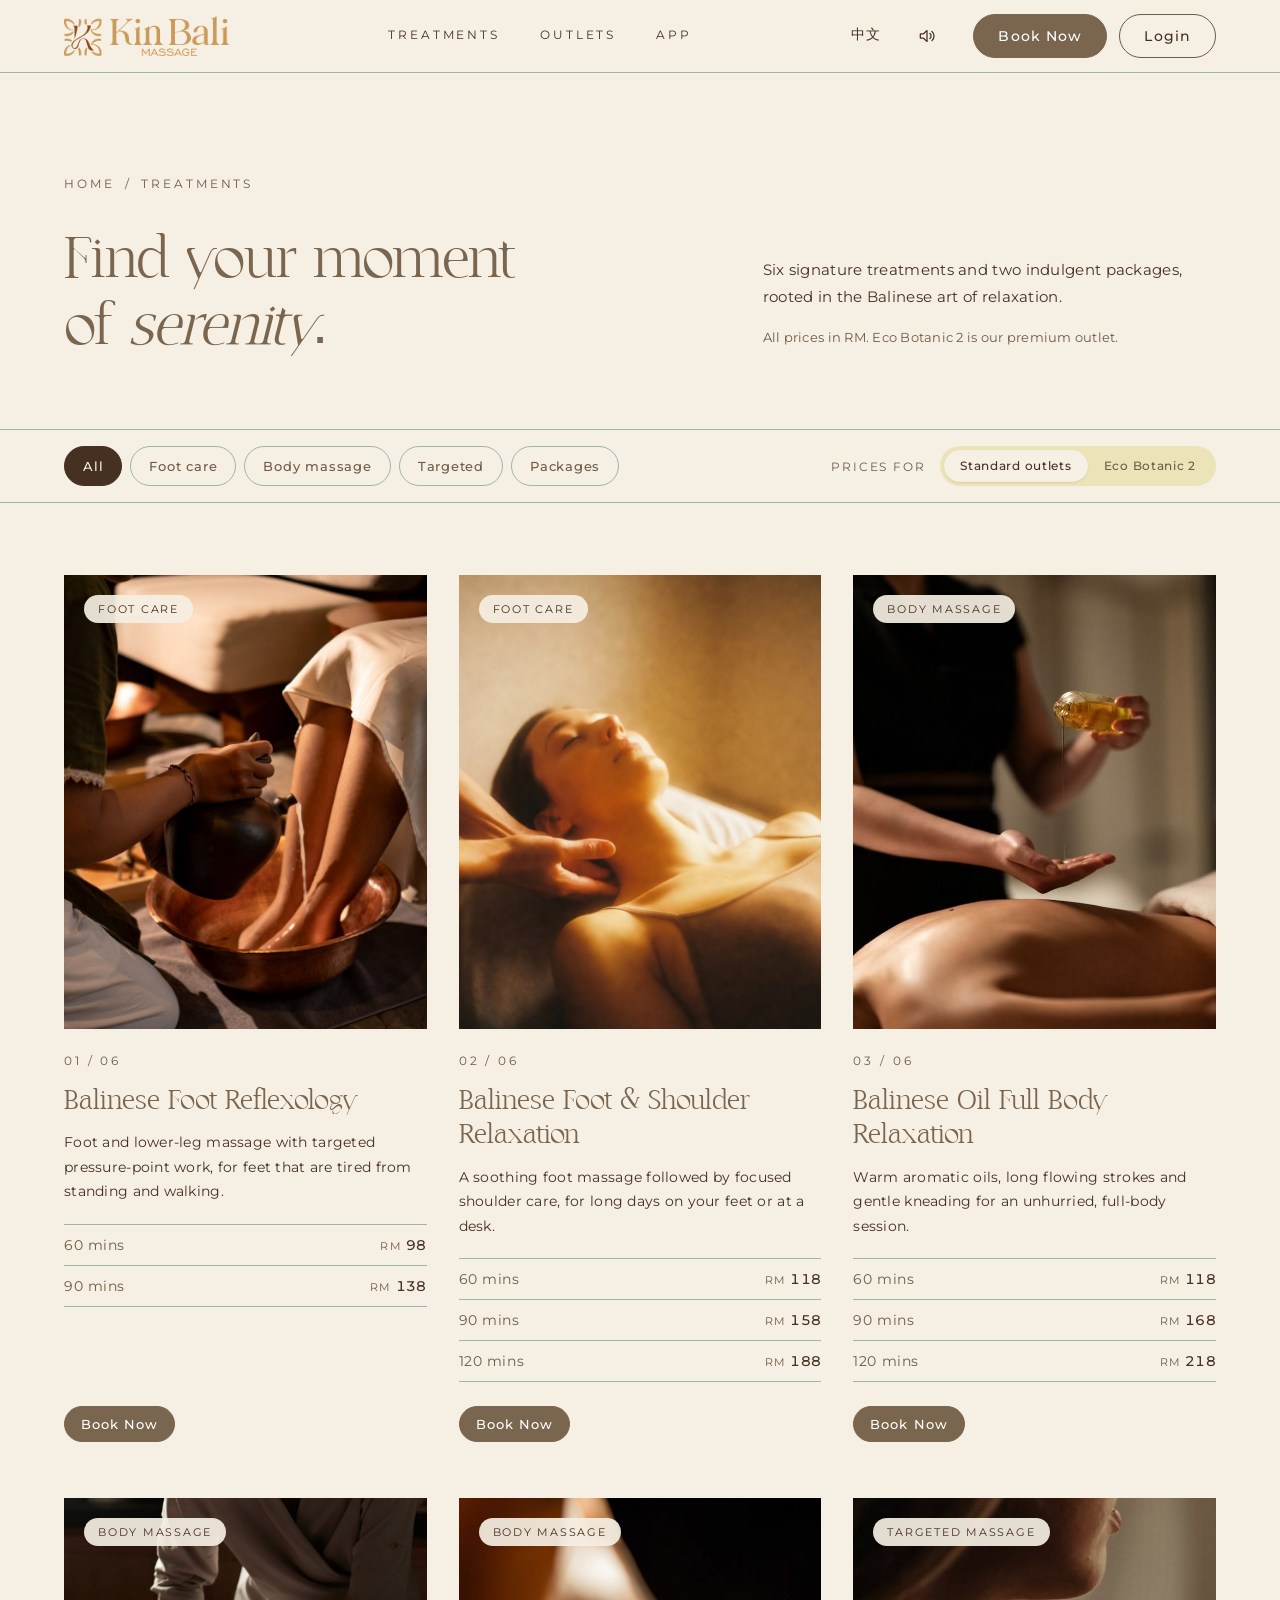
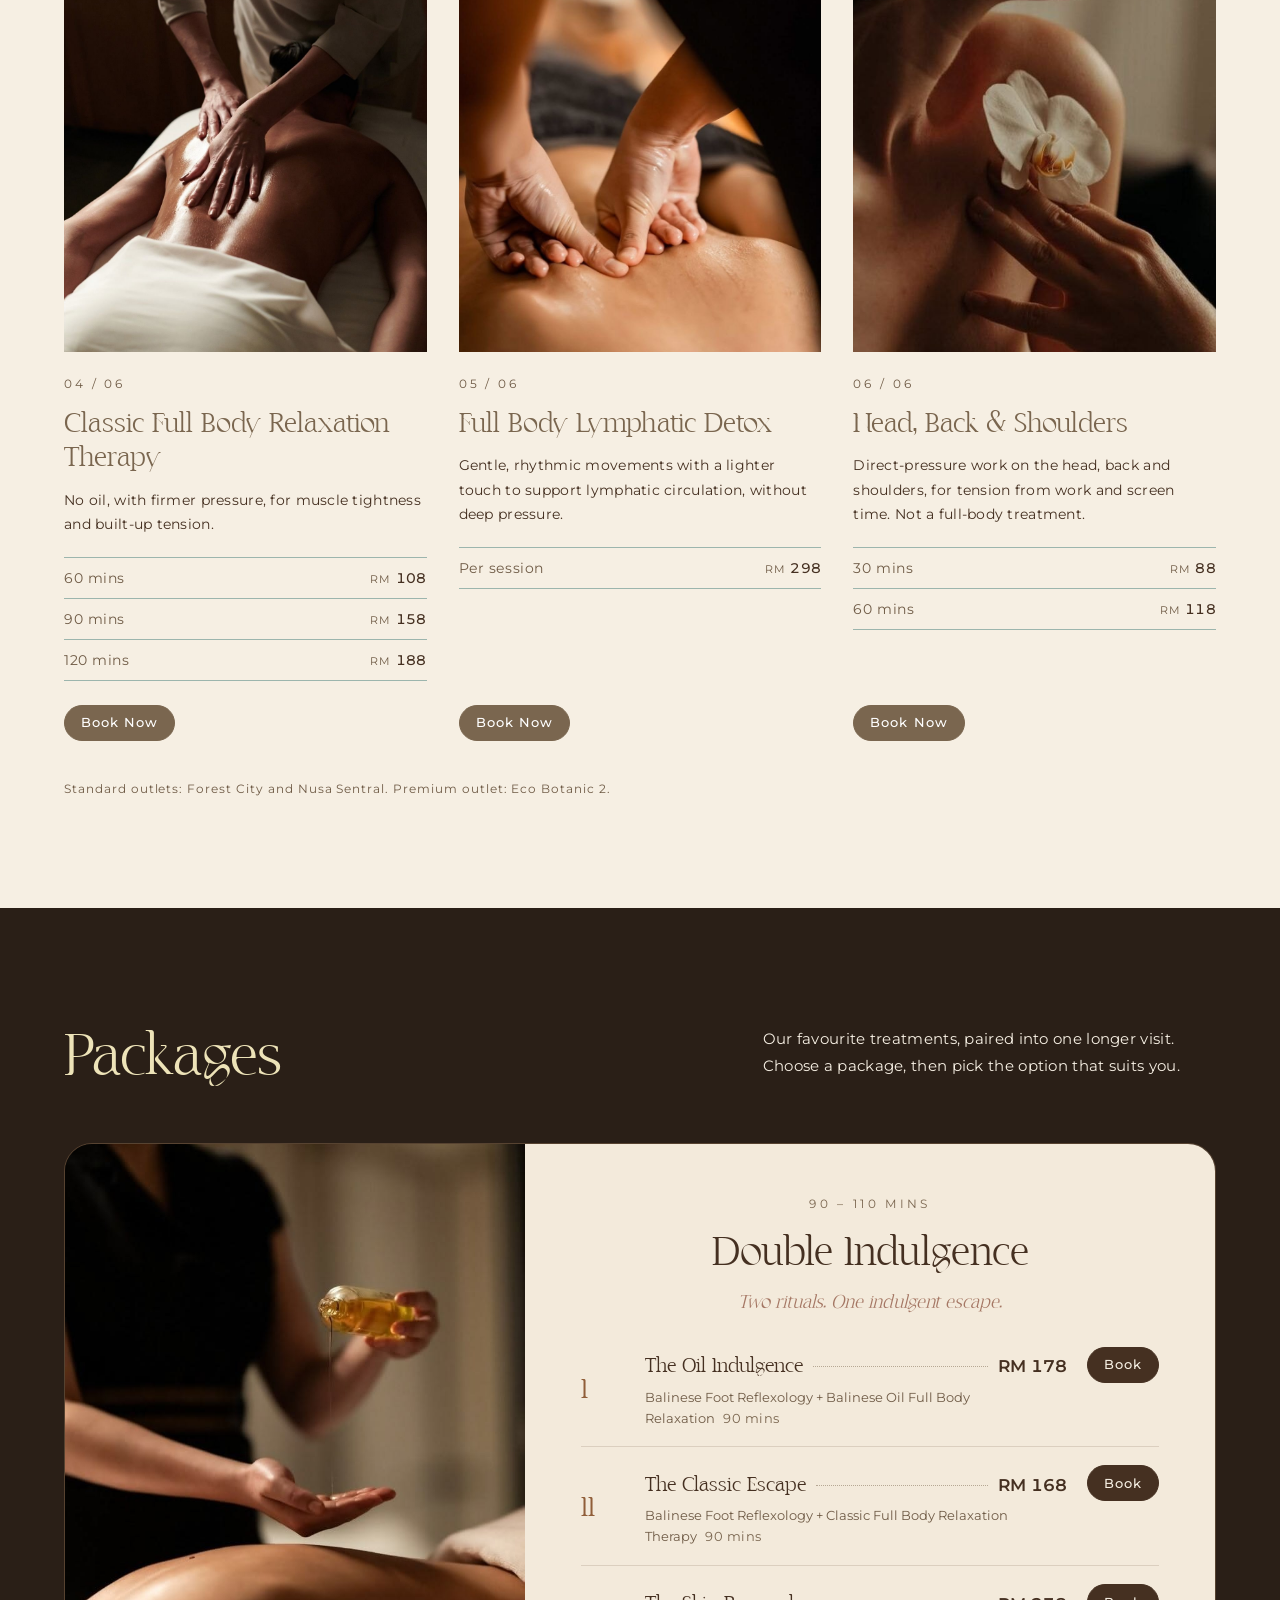
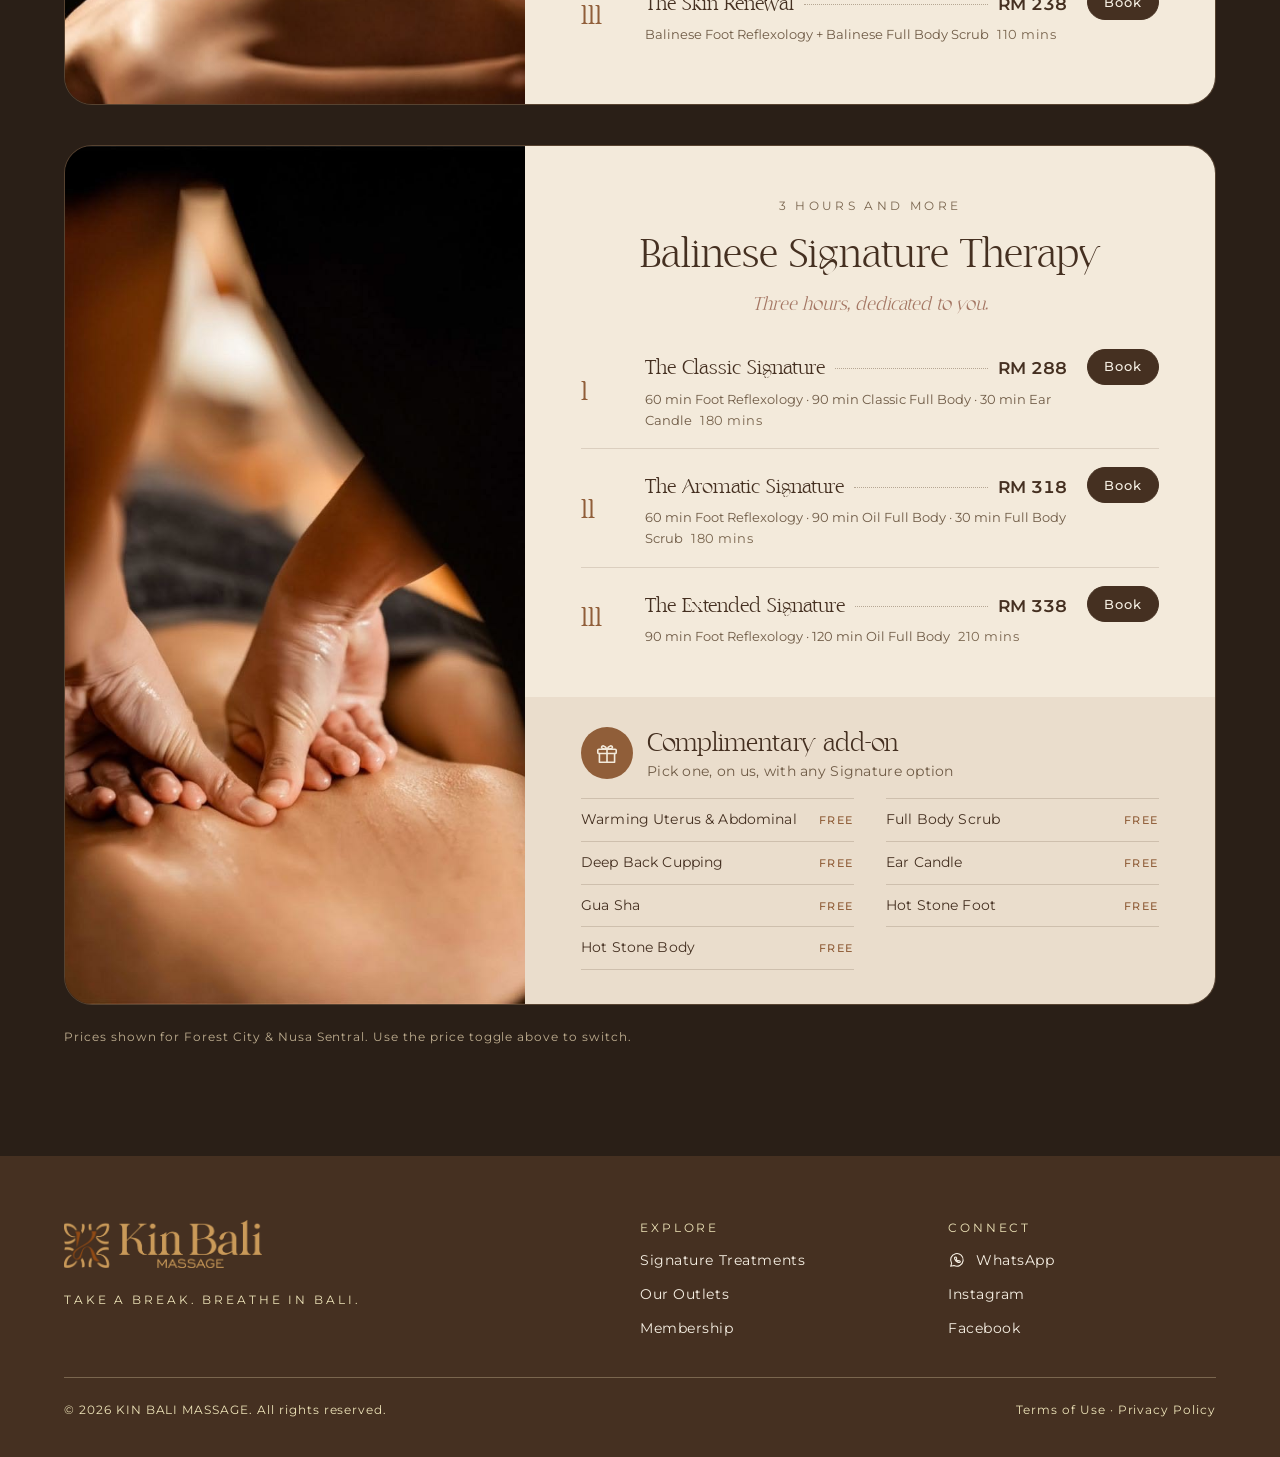
==== treatments.html @ 774e733e "Add files via upload" ====
<!doctype html>
<html lang="en">
<head>
<meta charset="utf-8">
<meta name="viewport" content="width=device-width, initial-scale=1">
<title>Treatments — Kin Bali Massage</title>
<meta name="description" content="Six signature Balinese treatments and two indulgent packages. Prices for Forest City, Nusa Sentral and Eco Botanic 2.">
<meta property="og:title" content="Treatments — Kin Bali Massage">
<meta property="og:description" content="Find your moment of serenity.">
<meta property="og:image" content="assets/img/outlet-interior.jpg">
<meta name="theme-color" content="#453021">
<link rel="icon" href="assets/img/favicon.png">
<link rel="preconnect" href="https://fonts.googleapis.com">
<link rel="preconnect" href="https://fonts.gstatic.com" crossorigin>
<link rel="stylesheet" href="https://fonts.googleapis.com/css2?family=Montserrat:ital,wght@0,400;0,500;0,600;1,400&amp;display=swap">
<link rel="stylesheet" href="assets/css/style.css">
<style>
/* Treatments */

/* Treatments-Mobile */

</style>
</head>
<body>
<div class="pt-veil" aria-hidden="true"><div class="pt-mark"><img src="assets/img/logo.png" alt=""></div></div>
<audio id="bgm" src="assets/media/bgm.mp4" loop preload="auto" aria-hidden="true"></audio>
<div class="v-d">
<div class="tr-root " style="width: 100%; background: var(--surface); color: var(--ink); font-family: var(--font-en-sans), var(--font-cn-sans);">
  <audio class="tr-sfx" data-sfx="01" src="assets/media/sfx-01.mp4" preload="auto" aria-hidden="true"></audio>
  <audio class="tr-sfx" data-sfx="02" src="assets/media/sfx-02.mp4" preload="auto" aria-hidden="true"></audio>
  <audio class="tr-sfx" data-sfx="03" src="assets/media/sfx-03.mp4" preload="auto" aria-hidden="true"></audio>
  <audio class="tr-sfx" data-sfx="04" src="assets/media/sfx-04.mp4" preload="auto" aria-hidden="true"></audio>
  <audio class="tr-sfx" data-sfx="05" src="assets/media/sfx-05.mp4" preload="auto" aria-hidden="true"></audio>
  <audio class="tr-sfx" data-sfx="06" src="assets/media/sfx-06.mp4" preload="auto" aria-hidden="true"></audio>
  <header class="site-header is-solid">
    <div class="site-wrap" style="display: flex; align-items: center; justify-content: space-between; gap: 24px;">
      <a href="index.html" aria-label="Kin Bali Massage home" style="display: flex; align-items: center;"><img class="site-logo" src="assets/img/logo.png" alt="Kin Bali Massage" style="height: 40px; width: auto; display: block;"></a>
      <nav class="site-nav-links" aria-label="Main" style="display: flex; align-items: center; gap: 40px; font-size: 12px; letter-spacing: 0.24em; text-transform: uppercase;">
        <a class="nav-link" href="#top" aria-current="page">Treatments</a>
        <a class="nav-link" href="index.html">Outlets</a>
        <a class="nav-link" href="index.html">App</a>
      </nav>
      <div style="display: flex; align-items: center; gap: 24px;">
        <a class="nav-link" href="#top" lang="zh-Hans" aria-label="切换到中文版 (Switch to Chinese)" style="font-size: 14px; letter-spacing: 0.08em;">中文</a>
        <button type="button" class="snd-btn" aria-label="Mute background music" aria-pressed="true" data-onclick="toggleSound">
          <svg class="ico-on" width="20" height="20" viewBox="0 0 24 24" fill="none" stroke="currentColor" stroke-width="1.5" stroke-linecap="round" stroke-linejoin="round" aria-hidden="true"><path d="M4 9.5h3.5L12 5.5v13l-4.5-4H4z"></path><path d="M15.5 9a4 4 0 0 1 0 6"></path><path d="M18 6.5a7.5 7.5 0 0 1 0 11"></path></svg>
          <svg class="ico-off" width="20" height="20" viewBox="0 0 24 24" fill="none" stroke="currentColor" stroke-width="1.5" stroke-linecap="round" stroke-linejoin="round" aria-hidden="true"><path d="M4 9.5h3.5L12 5.5v13l-4.5-4H4z"></path><path d="M16 9.5l5 5M21 9.5l-5 5"></path></svg>
        </button>
        <div style="display: flex; align-items: center; gap: 12px;">
          <button type="button" class="kb-btn kb-btn--primary kb-btn--md" data-onclick="openBook">Book Now</button>
          <a class="kb-btn kb-btn--secondary kb-btn--md" href="https://app.kinbali.com.my/login">Login</a>
        </div>
      </div>
    </div>
  </header>

  <!-- Intro -->
  <section id="top" class="tr-intro">
    <div class="site-wrap tr-intro__grid">
      <div>
        <p class="tr-crumb"><a href="index.html">Home</a><span aria-hidden="true">/</span><span>Treatments</span></p>
        <div class="kb-headline kb-headline--display kb-headline--left is-en kb-pre"><h1 class="kb-headline__title">Find your moment
of <em>serenity</em>.</h1></div>
      </div>
      <div style="display: flex; flex-direction: column; gap: 16px; padding-bottom: 8px;">
        <p class="tr-lede">Six signature treatments and two indulgent packages, rooted in the Balinese art of relaxation.</p>
        <p class="tr-lede" style="font-size: 13px; color: var(--ink-soft);">All prices in RM. Eco Botanic 2 is our premium outlet.</p>
      </div>
    </div>
  </section>

  <!-- Filter + price toggle -->
  <div class="tr-bar">
    <div class="site-wrap tr-bar__in">
      <div class="tr-chips" role="group" aria-label="Filter treatments"><button type="button" class="tr-chip f-all is-on" aria-pressed="true" data-onclick="c.pick">All</button><button type="button" class="tr-chip f-foot" aria-pressed="false" data-onclick="c.pick">Foot care</button><button type="button" class="tr-chip f-body" aria-pressed="false" data-onclick="c.pick">Body massage</button><button type="button" class="tr-chip f-target" aria-pressed="false" data-onclick="c.pick">Targeted</button><button type="button" class="tr-chip f-pkg" aria-pressed="false" data-onclick="c.pick">Packages</button></div>
      <div class="tr-tier"><span>Prices for</span><div class="tr-seg" role="group" aria-label="Show prices for"><button type="button" class="is-on" aria-pressed="true" data-onclick="pickTier0">Standard outlets</button><button type="button" class="" aria-pressed="false" data-onclick="pickTier1">Eco Botanic 2</button></div></div>
    </div>
  </div>

  <!-- Treatments -->
  <section class="tr-list js-grid" aria-label="Treatments">
    <div class="site-wrap">
      <div class="tr-grid">
        
          <article class="tr-card k-foot" data-num="01">
            <div class="tr-media kb-tone--glow">
              <img src="assets/img/treatment-01-foot.jpg" alt="Therapist pouring warm water over feet in a copper basin" style="object-position: center 60%;">
              
              <video class="tr-vid" src="assets/media/hover-01.mp4" muted="" playsinline="" preload="auto" aria-hidden="true"></video>
              <span class="tr-media__tag">Foot care</span>
            </div>
            <div class="tr-body">
              <span class="tr-num">01 / 06</span>
              <h3 class="tr-name">Balinese Foot Reflexology</h3>
              <p class="tr-desc">Foot and lower-leg massage with targeted pressure-point work, for feet that are tired from standing and walking.</p>
              <dl class="tr-prices">
                <div class="tr-row"><dt>60 mins</dt><dd><small>RM</small><span class="px" data-p0="98" data-p1="108">98</span></dd></div><div class="tr-row"><dt>90 mins</dt><dd><small>RM</small><span class="px" data-p0="138" data-p1="148">138</span></dd></div>
              </dl>
              <div class="tr-actions"><button type="button" class="kb-btn kb-btn--primary kb-btn--sm" data-onclick="t.book">Book Now</button></div>
            </div>
          </article>
        
          <article class="tr-card k-foot" data-num="02">
            <div class="tr-media kb-tone--ochre">
              <img src="assets/img/treatment-02-shoulder.jpg" alt="Therapist massaging a relaxed guest's neck and shoulders" style="object-position: center 40%;">
              
              <video class="tr-vid" src="assets/media/hover-02.mp4" muted="" playsinline="" preload="auto" aria-hidden="true"></video>
              <span class="tr-media__tag">Foot care</span>
            </div>
            <div class="tr-body">
              <span class="tr-num">02 / 06</span>
              <h3 class="tr-name">Balinese Foot & Shoulder Relaxation</h3>
              <p class="tr-desc">A soothing foot massage followed by focused shoulder care, for long days on your feet or at a desk.</p>
              <dl class="tr-prices">
                <div class="tr-row"><dt>60 mins</dt><dd><small>RM</small><span class="px" data-p0="118" data-p1="128">118</span></dd></div><div class="tr-row"><dt>90 mins</dt><dd><small>RM</small><span class="px" data-p0="158" data-p1="168">158</span></dd></div><div class="tr-row"><dt>120 mins</dt><dd><small>RM</small><span class="px" data-p0="188" data-p1="198">188</span></dd></div>
              </dl>
              <div class="tr-actions"><button type="button" class="kb-btn kb-btn--primary kb-btn--sm" data-onclick="t.book">Book Now</button></div>
            </div>
          </article>
        
          <article class="tr-card k-body" data-num="03">
            <div class="tr-media kb-tone--walnut">
              <img src="assets/img/treatment-03-oil.jpg" alt="Therapist pouring warm oil into her palm above a guest's back" style="object-position: center 55%;">
              
              <video class="tr-vid" src="assets/media/hover-03.mp4" muted="" playsinline="" preload="auto" aria-hidden="true"></video>
              <span class="tr-media__tag">Body massage</span>
            </div>
            <div class="tr-body">
              <span class="tr-num">03 / 06</span>
              <h3 class="tr-name">Balinese Oil Full Body Relaxation</h3>
              <p class="tr-desc">Warm aromatic oils, long flowing strokes and gentle kneading for an unhurried, full-body session.</p>
              <dl class="tr-prices">
                <div class="tr-row"><dt>60 mins</dt><dd><small>RM</small><span class="px" data-p0="118" data-p1="128">118</span></dd></div><div class="tr-row"><dt>90 mins</dt><dd><small>RM</small><span class="px" data-p0="168" data-p1="178">168</span></dd></div><div class="tr-row"><dt>120 mins</dt><dd><small>RM</small><span class="px" data-p0="218" data-p1="228">218</span></dd></div>
              </dl>
              <div class="tr-actions"><button type="button" class="kb-btn kb-btn--primary kb-btn--sm" data-onclick="t.book">Book Now</button></div>
            </div>
          </article>
        
          <article class="tr-card k-body" data-num="04">
            <div class="tr-media kb-tone--walnut">
              <img src="assets/img/treatment-04-classic.jpg" alt="Therapist pressing firmly along a guest's back" style="object-position: center 45%;">
              
              <video class="tr-vid" src="assets/media/hover-04.mp4" muted="" playsinline="" preload="auto" aria-hidden="true"></video>
              <span class="tr-media__tag">Body massage</span>
            </div>
            <div class="tr-body">
              <span class="tr-num">04 / 06</span>
              <h3 class="tr-name">Classic Full Body Relaxation Therapy</h3>
              <p class="tr-desc">No oil, with firmer pressure, for muscle tightness and built-up tension.</p>
              <dl class="tr-prices">
                <div class="tr-row"><dt>60 mins</dt><dd><small>RM</small><span class="px" data-p0="108" data-p1="118">108</span></dd></div><div class="tr-row"><dt>90 mins</dt><dd><small>RM</small><span class="px" data-p0="158" data-p1="168">158</span></dd></div><div class="tr-row"><dt>120 mins</dt><dd><small>RM</small><span class="px" data-p0="188" data-p1="198">188</span></dd></div>
              </dl>
              <div class="tr-actions"><button type="button" class="kb-btn kb-btn--primary kb-btn--sm" data-onclick="t.book">Book Now</button></div>
            </div>
          </article>
        
          <article class="tr-card k-body" data-num="05">
            <div class="tr-media kb-tone--sand">
              <img src="assets/img/treatment-05-lymphatic.jpg" alt="Therapist's hands working gently along a guest's back" style="object-position: center 60%;">
              
              <video class="tr-vid" src="assets/media/hover-05.mp4" muted="" playsinline="" preload="auto" aria-hidden="true"></video>
              <span class="tr-media__tag">Body massage</span>
            </div>
            <div class="tr-body">
              <span class="tr-num">05 / 06</span>
              <h3 class="tr-name">Full Body Lymphatic Detox</h3>
              <p class="tr-desc">Gentle, rhythmic movements with a lighter touch to support lymphatic circulation, without deep pressure.</p>
              <dl class="tr-prices">
                <div class="tr-row"><dt>Per session</dt><dd><small>RM</small><span class="px" data-p0="298" data-p1="318">298</span></dd></div>
              </dl>
              <div class="tr-actions"><button type="button" class="kb-btn kb-btn--primary kb-btn--sm" data-onclick="t.book">Book Now</button></div>
            </div>
          </article>
        
          <article class="tr-card k-target" data-num="06">
            <div class="tr-media kb-tone--clay">
              <img src="assets/img/treatment-06-head-back.jpg" alt="Close-up of a guest's neck and shoulder with a white orchid" style="object-position: center 45%;">
              
              <video class="tr-vid" src="assets/media/hover-06.mp4" muted="" playsinline="" preload="auto" aria-hidden="true"></video>
              <span class="tr-media__tag">Targeted massage</span>
            </div>
            <div class="tr-body">
              <span class="tr-num">06 / 06</span>
              <h3 class="tr-name">Head, Back & Shoulders</h3>
              <p class="tr-desc">Direct-pressure work on the head, back and shoulders, for tension from work and screen time. Not a full-body treatment.</p>
              <dl class="tr-prices">
                <div class="tr-row"><dt>30 mins</dt><dd><small>RM</small><span class="px" data-p0="88" data-p1="98">88</span></dd></div><div class="tr-row"><dt>60 mins</dt><dd><small>RM</small><span class="px" data-p0="118" data-p1="128">118</span></dd></div>
              </dl>
              <div class="tr-actions"><button type="button" class="kb-btn kb-btn--primary kb-btn--sm" data-onclick="t.book">Book Now</button></div>
            </div>
          </article>
        
      </div>
      <p class="tr-note">Standard outlets: Forest City and Nusa Sentral. Premium outlet: Eco Botanic 2.</p>
    </div>
  </section>

  <!-- Packages -->
  <section id="packages" class="tr-pkgs kb-night js-pkgs">
    <div class="site-wrap">
      <div class="tr-intro__grid">
        <div style="display: flex; flex-direction: column; gap: 24px;">
          <div class="kb-headline kb-headline--display kb-headline--left is-en"><h2 class="kb-headline__title">Packages</h2></div>
        </div>
        <p class="tr-lede" style="padding-bottom: 8px;">Our favourite treatments, paired into one longer visit. Choose a package, then pick the option that suits you.</p>
      </div>
      <div style="margin-top: 56px;">
        <div class="pc-stack">
        
          <article class="pc-stage ">
            <div class="pc-media"><img src="assets/img/treatment-03-oil.jpg" alt="Warm oil being poured for a full-body massage" style="object-position: center 55%;"></div>
            <div class="pc-menu">
              <span class="pc-kicker">90 – 110 mins</span>
              <h3 class="pc-name">Double Indulgence</h3>
              <p class="pc-tag">Two rituals. One indulgent escape.</p>
              
              <div class="pc-list">
                
                  <div class="pc-item"><span class="pc-rom">I</span><div class="pc-line"><b>The Oil Indulgence</b><i aria-hidden="true"></i><span>RM <span class="px" data-p0="178" data-p1="188">178</span></span></div><div class="pc-what">Balinese Foot Reflexology + Balinese Oil Full Body Relaxation<em>90 mins</em></div><button type="button" class="kb-btn kb-btn--primary kb-btn--sm" aria-label="Book The Oil Indulgence" data-onclick="o.book">Book</button></div>
                
                  <div class="pc-item"><span class="pc-rom">II</span><div class="pc-line"><b>The Classic Escape</b><i aria-hidden="true"></i><span>RM <span class="px" data-p0="168" data-p1="178">168</span></span></div><div class="pc-what">Balinese Foot Reflexology + Classic Full Body Relaxation Therapy<em>90 mins</em></div><button type="button" class="kb-btn kb-btn--primary kb-btn--sm" aria-label="Book The Classic Escape" data-onclick="o.book">Book</button></div>
                
                  <div class="pc-item"><span class="pc-rom">III</span><div class="pc-line"><b>The Skin Renewal</b><i aria-hidden="true"></i><span>RM <span class="px" data-p0="238" data-p1="248">238</span></span></div><div class="pc-what">Balinese Foot Reflexology + Balinese Full Body Scrub<em>110 mins</em></div><button type="button" class="kb-btn kb-btn--primary kb-btn--sm" aria-label="Book The Skin Renewal" data-onclick="o.book">Book</button></div>
                
              </div>
              
            </div>
          </article>
        
          <article class="pc-stage ">
            <div class="pc-media"><img src="assets/img/treatment-05-lymphatic.jpg" alt="Therapist's hands working gently along a guest's back" style="object-position: center 60%;"></div>
            <div class="pc-menu">
              <span class="pc-kicker">3 hours and more</span>
              <h3 class="pc-name">Balinese Signature Therapy</h3>
              <p class="pc-tag">Three hours, dedicated to you.</p>
              
              <div class="pc-list">
                
                  <div class="pc-item"><span class="pc-rom">I</span><div class="pc-line"><b>The Classic Signature</b><i aria-hidden="true"></i><span>RM <span class="px" data-p0="288" data-p1="298">288</span></span></div><div class="pc-what">60 min Foot Reflexology · 90 min Classic Full Body · 30 min Ear Candle<em>180 mins</em></div><button type="button" class="kb-btn kb-btn--primary kb-btn--sm" aria-label="Book The Classic Signature" data-onclick="o.book">Book</button></div>
                
                  <div class="pc-item"><span class="pc-rom">II</span><div class="pc-line"><b>The Aromatic Signature</b><i aria-hidden="true"></i><span>RM <span class="px" data-p0="318" data-p1="328">318</span></span></div><div class="pc-what">60 min Foot Reflexology · 90 min Oil Full Body · 30 min Full Body Scrub<em>180 mins</em></div><button type="button" class="kb-btn kb-btn--primary kb-btn--sm" aria-label="Book The Aromatic Signature" data-onclick="o.book">Book</button></div>
                
                  <div class="pc-item"><span class="pc-rom">III</span><div class="pc-line"><b>The Extended Signature</b><i aria-hidden="true"></i><span>RM <span class="px" data-p0="338" data-p1="348">338</span></span></div><div class="pc-what">90 min Foot Reflexology · 120 min Oil Full Body<em>210 mins</em></div><button type="button" class="kb-btn kb-btn--primary kb-btn--sm" aria-label="Book The Extended Signature" data-onclick="o.book">Book</button></div>
                
              </div>
              <div class="pc-gift pc-gift--b"><div class="pc-gift__head"><span class="pc-gift__ic"><svg width="22" height="22" viewBox="0 0 24 24" fill="none" stroke="currentColor" stroke-width="1.5" stroke-linecap="round" stroke-linejoin="round" aria-hidden="true"><rect x="3.5" y="8.5" width="17" height="4" rx="1"></rect><path d="M5 12.5v8h14v-8M12 8.5v12"></path><path d="M12 8.5C10.5 5 7 4.5 7 7c0 1.5 2.5 1.5 5 1.5zM12 8.5c1.5-3.5 5-4 5-1.5 0 1.5-2.5 1.5-5 1.5z"></path></svg></span><span><b>Complimentary add-on</b><small>Pick one, on us, with any Signature option</small></span></div><ul class="pc-gift__list"><li>Warming Uterus & Abdominal</li><li>Full Body Scrub</li><li>Deep Back Cupping</li><li>Ear Candle</li><li>Gua Sha</li><li>Hot Stone Foot</li><li>Hot Stone Body</li></ul></div>
            </div>
          </article>
        
      </div>
      </div>
      <p class="pc-note" style="margin-top: 24px;">Prices shown for <span class="tl" data-p0="Forest City &amp; Nusa Sentral" data-p1="Eco Botanic 2 (premium)">Forest City &amp; Nusa Sentral</span>. Use the price toggle above to switch.</p>
    </div>
  </section>

  <footer style="background: var(--earth-cocoa); color: var(--light-rice); padding: 64px 0 40px;">
    <div class="site-wrap" style="display: flex; flex-direction: column; gap: 40px;">
      <div class="site-foot">
        <div style="display: flex; flex-direction: column; gap: 24px;">
          <img src="assets/img/logo.png" alt="Kin Bali Massage" style="height: 48px; width: auto; align-self: flex-start;">
          <p style="margin: 0; font-size: 12px; line-height: 16px; letter-spacing: 0.24em; text-transform: uppercase; color: var(--light-butter);">Take a break. Breathe in Bali.</p>
        </div>
        <nav aria-label="Explore" style="display: flex; flex-direction: column; gap: 16px; font-size: 14px; letter-spacing: 0.04em;">
          <span style="font-size: 12px; letter-spacing: 0.24em; color: var(--light-butter);">EXPLORE</span>
          <a href="#top" style="color: var(--light-rice); text-decoration: none;">Signature Treatments</a>
          <a href="index.html" style="color: var(--light-rice); text-decoration: none;">Our Outlets</a>
          <a href="index.html" style="color: var(--light-rice); text-decoration: none;">Membership</a>
        </nav>
        <nav aria-label="Connect" style="display: flex; flex-direction: column; gap: 16px; font-size: 14px; letter-spacing: 0.04em;">
          <span style="font-size: 12px; letter-spacing: 0.24em; color: var(--light-butter);">CONNECT</span>
          <div class="wa-wrap "><button type="button" class="wa-trigger" aria-expanded="false" aria-haspopup="true" data-onclick="toggleWa"><svg width="18" height="18" viewBox="0 0 24 24" fill="none" stroke="currentColor" stroke-width="1.5" stroke-linecap="round" stroke-linejoin="round" aria-hidden="true"><path d="M3.6 20.4l1.2-4A8.4 8.4 0 1 1 8 19.3z"></path><path d="M9.2 8.6c.2-.5.6-.6.9-.6h.4c.2 0 .4.1.5.4l.6 1.5c.1.2 0 .5-.2.7l-.5.5c.5 1 1.3 1.8 2.3 2.3l.5-.5c.2-.2.5-.3.7-.2l1.5.6c.3.1.4.3.4.5v.4c0 .3-.1.7-.6.9-.6.3-1.7.4-3.3-.5a8 8 0 0 1-3-3c-.9-1.6-.8-2.7-.5-3.3z"></path></svg>WhatsApp</button><div class="wa-pop" role="menu" aria-label="Choose an outlet"><div class="wa-opt"><span class="wa-ic"><svg width="20" height="20" viewBox="0 0 24 24" fill="none" stroke="currentColor" stroke-width="1.5" stroke-linecap="round" stroke-linejoin="round" aria-hidden="true"><path d="M3.6 20.4l1.2-4A8.4 8.4 0 1 1 8 19.3z"></path><path d="M9.2 8.6c.2-.5.6-.6.9-.6h.4c.2 0 .4.1.5.4l.6 1.5c.1.2 0 .5-.2.7l-.5.5c.5 1 1.3 1.8 2.3 2.3l.5-.5c.2-.2.5-.3.7-.2l1.5.6c.3.1.4.3.4.5v.4c0 .3-.1.7-.6.9-.6.3-1.7.4-3.3-.5a8 8 0 0 1-3-3c-.9-1.6-.8-2.7-.5-3.3z"></path></svg></span><span class="wa-txt"><span class="wa-name">Forest City</span><span class="wa-area">Forest City, Gelang Patah</span></span><a class="kb-btn kb-btn--sm wa-book" href="https://wa.me/60128478080" target="_blank" rel="noopener">Book</a></div><div class="wa-opt"><span class="wa-ic"><svg width="20" height="20" viewBox="0 0 24 24" fill="none" stroke="currentColor" stroke-width="1.5" stroke-linecap="round" stroke-linejoin="round" aria-hidden="true"><path d="M3.6 20.4l1.2-4A8.4 8.4 0 1 1 8 19.3z"></path><path d="M9.2 8.6c.2-.5.6-.6.9-.6h.4c.2 0 .4.1.5.4l.6 1.5c.1.2 0 .5-.2.7l-.5.5c.5 1 1.3 1.8 2.3 2.3l.5-.5c.2-.2.5-.3.7-.2l1.5.6c.3.1.4.3.4.5v.4c0 .3-.1.7-.6.9-.6.3-1.7.4-3.3-.5a8 8 0 0 1-3-3c-.9-1.6-.8-2.7-.5-3.3z"></path></svg></span><span class="wa-txt"><span class="wa-name">Eco Botanic 2</span><span class="wa-area">Eco Botanic, Iskandar Puteri</span></span><a class="kb-btn kb-btn--sm wa-book" href="https://wa.me/60182286655" target="_blank" rel="noopener">Book</a></div><div class="wa-opt"><span class="wa-ic"><svg width="20" height="20" viewBox="0 0 24 24" fill="none" stroke="currentColor" stroke-width="1.5" stroke-linecap="round" stroke-linejoin="round" aria-hidden="true"><path d="M3.6 20.4l1.2-4A8.4 8.4 0 1 1 8 19.3z"></path><path d="M9.2 8.6c.2-.5.6-.6.9-.6h.4c.2 0 .4.1.5.4l.6 1.5c.1.2 0 .5-.2.7l-.5.5c.5 1 1.3 1.8 2.3 2.3l.5-.5c.2-.2.5-.3.7-.2l1.5.6c.3.1.4.3.4.5v.4c0 .3-.1.7-.6.9-.6.3-1.7.4-3.3-.5a8 8 0 0 1-3-3c-.9-1.6-.8-2.7-.5-3.3z"></path></svg></span><span class="wa-txt"><span class="wa-name">Nusa Sentral</span><span class="wa-area">Taman Nusa Sentral, Iskandar Puteri</span></span><a class="kb-btn kb-btn--sm wa-book" href="https://wa.me/60127586655" target="_blank" rel="noopener">Book</a></div></div></div>
          <a href="https://www.instagram.com/kinbalimassage/" target="_blank" rel="noopener" style="color: var(--light-rice); text-decoration: none;">Instagram</a>
          <a href="https://www.facebook.com/kinbalimassage/" target="_blank" rel="noopener" style="color: var(--light-rice); text-decoration: none;">Facebook</a>
        </nav>
      </div>
      <div style="display: flex; flex-wrap: wrap; justify-content: space-between; gap: 16px; padding-top: 24px; border-top: 1px solid var(--earth-walnut); font-size: 12px; letter-spacing: 0.08em; color: var(--light-butter);">
        <span>© 2026 KIN BALI MASSAGE. All rights reserved.</span>
        <span>Terms of Use · Privacy Policy</span>
      </div>
    </div>
  </footer>

  <div class="bk-scrim " data-onclick="scrimClick">
    <div class="wa-pop" role="dialog" aria-modal="true" aria-label="Choose an outlet">
      <button type="button" class="bk-close" aria-label="Close" data-onclick="closeBook"><svg width="20" height="20" viewBox="0 0 24 24" fill="none" stroke="currentColor" stroke-width="1.5" stroke-linecap="round" aria-hidden="true"><path d="M6 6l12 12M18 6L6 18"></path></svg></button>
      <p class="wa-pop__label">CHOOSE AN OUTLET</p>
      <p class="bk-for">Your visit</p>
      
        <div class="wa-opt"><span class="wa-ic"><svg width="20" height="20" viewBox="0 0 24 24" fill="none" stroke="currentColor" stroke-width="1.5" stroke-linecap="round" stroke-linejoin="round" aria-hidden="true"><path d="M3.6 20.4l1.2-4A8.4 8.4 0 1 1 8 19.3z"></path><path d="M9.2 8.6c.2-.5.6-.6.9-.6h.4c.2 0 .4.1.5.4l.6 1.5c.1.2 0 .5-.2.7l-.5.5c.5 1 1.3 1.8 2.3 2.3l.5-.5c.2-.2.5-.3.7-.2l1.5.6c.3.1.4.3.4.5v.4c0 .3-.1.7-.6.9-.6.3-1.7.4-3.3-.5a8 8 0 0 1-3-3c-.9-1.6-.8-2.7-.5-3.3z"></path></svg></span><span class="wa-txt"><span class="wa-name">Forest City</span><span class="wa-area">Forest City, Gelang Patah</span></span><a class="kb-btn kb-btn--sm wa-book" href="https://wa.me/60128478080" target="_blank" rel="noopener">Book</a></div>
      
        <div class="wa-opt"><span class="wa-ic"><svg width="20" height="20" viewBox="0 0 24 24" fill="none" stroke="currentColor" stroke-width="1.5" stroke-linecap="round" stroke-linejoin="round" aria-hidden="true"><path d="M3.6 20.4l1.2-4A8.4 8.4 0 1 1 8 19.3z"></path><path d="M9.2 8.6c.2-.5.6-.6.9-.6h.4c.2 0 .4.1.5.4l.6 1.5c.1.2 0 .5-.2.7l-.5.5c.5 1 1.3 1.8 2.3 2.3l.5-.5c.2-.2.5-.3.7-.2l1.5.6c.3.1.4.3.4.5v.4c0 .3-.1.7-.6.9-.6.3-1.7.4-3.3-.5a8 8 0 0 1-3-3c-.9-1.6-.8-2.7-.5-3.3z"></path></svg></span><span class="wa-txt"><span class="wa-name">Eco Botanic 2</span><span class="wa-area">Eco Botanic, Iskandar Puteri · Premium</span></span><a class="kb-btn kb-btn--sm wa-book" href="https://wa.me/60182286655" target="_blank" rel="noopener">Book</a></div>
      
        <div class="wa-opt"><span class="wa-ic"><svg width="20" height="20" viewBox="0 0 24 24" fill="none" stroke="currentColor" stroke-width="1.5" stroke-linecap="round" stroke-linejoin="round" aria-hidden="true"><path d="M3.6 20.4l1.2-4A8.4 8.4 0 1 1 8 19.3z"></path><path d="M9.2 8.6c.2-.5.6-.6.9-.6h.4c.2 0 .4.1.5.4l.6 1.5c.1.2 0 .5-.2.7l-.5.5c.5 1 1.3 1.8 2.3 2.3l.5-.5c.2-.2.5-.3.7-.2l1.5.6c.3.1.4.3.4.5v.4c0 .3-.1.7-.6.9-.6.3-1.7.4-3.3-.5a8 8 0 0 1-3-3c-.9-1.6-.8-2.7-.5-3.3z"></path></svg></span><span class="wa-txt"><span class="wa-name">Nusa Sentral</span><span class="wa-area">Taman Nusa Sentral, Iskandar Puteri</span></span><a class="kb-btn kb-btn--sm wa-book" href="https://wa.me/60127586655" target="_blank" rel="noopener">Book</a></div>
      
    </div>
  </div>
</div>
</div>
<div class="v-m">
<div class="phone tr-root " style="position: relative; background: var(--surface); color: var(--ink); font-family: var(--font-en-sans), var(--font-cn-sans);">

  <header style="display: flex; align-items: center; justify-content: space-between; gap: 12px; height: 64px; padding: 0 16px; box-sizing: border-box; background: var(--surface);">
    <a href="index.html" aria-label="Kin Bali Massage home" style="display: flex;"><img class="site-logo" src="assets/img/logo.png" alt="Kin Bali Massage" style="height: 24px; width: auto; display: block;"></a>
    <div style="display: flex; align-items: center; gap: 12px;">
      <a href="#t-top" lang="zh-Hans" aria-label="切换到中文版 (Switch to Chinese)" style="display: inline-flex; align-items: center; min-height: 44px; padding: 0 4px; font-size: 13px; letter-spacing: 0.06em; color: var(--ink); text-decoration: none;">中文</a>
      <button type="button" class="kb-btn kb-btn--primary kb-btn--sm" data-onclick="openBook">Book Now</button>
    </div>
  </header>

  <section id="t-top" style="padding: 32px 16px 28px; display: flex; flex-direction: column; gap: 16px;">
    <p class="tr-crumb" style="margin: 0 0 4px;"><a href="index.html">Home</a><span aria-hidden="true">/</span><span>Treatments</span></p>
    <div class="kb-headline kb-headline--title kb-headline--left is-en kb-pre kb-story-m"><h1 class="kb-headline__title">Find your moment
of <em>serenity</em>.</h1></div>
    <p class="tr-lede" style="font-size: 14px;">Six signature treatments and two indulgent packages, rooted in the Balinese art of relaxation.</p>
    <div class="tr-tier" style="flex-direction: column; align-items: flex-start; gap: 10px; margin-top: 4px;"><span>Prices for</span><div class="tr-seg" role="group" aria-label="Show prices for"><button type="button" class="is-on" aria-pressed="true" data-onclick="pickTier0">Standard outlets</button><button type="button" class="" aria-pressed="false" data-onclick="pickTier1">Eco Botanic 2</button></div></div>
  </section>

  <div class="trm-chips" role="group" aria-label="Filter treatments"><button type="button" class="tr-chip f-all is-on" aria-pressed="true" data-onclick="c.pick">All</button><button type="button" class="tr-chip f-foot" aria-pressed="false" data-onclick="c.pick">Foot care</button><button type="button" class="tr-chip f-body" aria-pressed="false" data-onclick="c.pick">Body massage</button><button type="button" class="tr-chip f-target" aria-pressed="false" data-onclick="c.pick">Targeted</button><button type="button" class="tr-chip f-pkg" aria-pressed="false" data-onclick="c.pick">Packages</button></div>

  <section class="js-grid" aria-label="Treatments" style="padding: 28px 16px 56px; display: flex; flex-direction: column; gap: 48px;">
    
          <article class="tr-card trm-card k-foot">
            <div class="tr-media kb-tone--glow">
              <img src="assets/img/treatment-01-foot.jpg" alt="Therapist pouring warm water over feet in a copper basin" style="object-position: center 60%;">
              
              <video class="tr-vid" src="assets/media/hover-01.mp4" muted="" playsinline="" preload="metadata" aria-hidden="true"></video>
              <span class="tr-media__tag">Foot care</span>
            </div>
            <div class="tr-body">
              <span class="tr-num">01 / 06</span>
              <h3 class="tr-name">Balinese Foot Reflexology</h3>
              <p class="tr-desc">Foot and lower-leg massage with targeted pressure-point work, for feet that are tired from standing and walking.</p>
              <dl class="tr-prices">
                <div class="tr-row"><dt>60 mins</dt><dd><small>RM</small><span class="px" data-p0="98" data-p1="108">98</span></dd></div><div class="tr-row"><dt>90 mins</dt><dd><small>RM</small><span class="px" data-p0="138" data-p1="148">138</span></dd></div>
              </dl>
              <div class="tr-actions"><button type="button" class="kb-btn kb-btn--primary kb-btn--sm" data-onclick="t.book">Book Now</button></div>
            </div>
          </article>
        
          <article class="tr-card trm-card k-foot">
            <div class="tr-media kb-tone--ochre">
              <img src="assets/img/treatment-02-shoulder.jpg" alt="Therapist massaging a relaxed guest's neck and shoulders" style="object-position: center 40%;">
              
              <video class="tr-vid" src="assets/media/hover-02.mp4" muted="" playsinline="" preload="metadata" aria-hidden="true"></video>
              <span class="tr-media__tag">Foot care</span>
            </div>
            <div class="tr-body">
              <span class="tr-num">02 / 06</span>
              <h3 class="tr-name">Balinese Foot & Shoulder Relaxation</h3>
              <p class="tr-desc">A soothing foot massage followed by focused shoulder care, for long days on your feet or at a desk.</p>
              <dl class="tr-prices">
                <div class="tr-row"><dt>60 mins</dt><dd><small>RM</small><span class="px" data-p0="118" data-p1="128">118</span></dd></div><div class="tr-row"><dt>90 mins</dt><dd><small>RM</small><span class="px" data-p0="158" data-p1="168">158</span></dd></div><div class="tr-row"><dt>120 mins</dt><dd><small>RM</small><span class="px" data-p0="188" data-p1="198">188</span></dd></div>
              </dl>
              <div class="tr-actions"><button type="button" class="kb-btn kb-btn--primary kb-btn--sm" data-onclick="t.book">Book Now</button></div>
            </div>
          </article>
        
          <article class="tr-card trm-card k-body">
            <div class="tr-media kb-tone--walnut">
              <img src="assets/img/treatment-03-oil.jpg" alt="Therapist pouring warm oil into her palm above a guest's back" style="object-position: center 55%;">
              
              <video class="tr-vid" src="assets/media/hover-03.mp4" muted="" playsinline="" preload="metadata" aria-hidden="true"></video>
              <span class="tr-media__tag">Body massage</span>
            </div>
            <div class="tr-body">
              <span class="tr-num">03 / 06</span>
              <h3 class="tr-name">Balinese Oil Full Body Relaxation</h3>
              <p class="tr-desc">Warm aromatic oils, long flowing strokes and gentle kneading for an unhurried, full-body session.</p>
              <dl class="tr-prices">
                <div class="tr-row"><dt>60 mins</dt><dd><small>RM</small><span class="px" data-p0="118" data-p1="128">118</span></dd></div><div class="tr-row"><dt>90 mins</dt><dd><small>RM</small><span class="px" data-p0="168" data-p1="178">168</span></dd></div><div class="tr-row"><dt>120 mins</dt><dd><small>RM</small><span class="px" data-p0="218" data-p1="228">218</span></dd></div>
              </dl>
              <div class="tr-actions"><button type="button" class="kb-btn kb-btn--primary kb-btn--sm" data-onclick="t.book">Book Now</button></div>
            </div>
          </article>
        
          <article class="tr-card trm-card k-body">
            <div class="tr-media kb-tone--walnut">
              <img src="assets/img/treatment-04-classic.jpg" alt="Therapist pressing firmly along a guest's back" style="object-position: center 45%;">
              
              <video class="tr-vid" src="assets/media/hover-04.mp4" muted="" playsinline="" preload="metadata" aria-hidden="true"></video>
              <span class="tr-media__tag">Body massage</span>
            </div>
            <div class="tr-body">
              <span class="tr-num">04 / 06</span>
              <h3 class="tr-name">Classic Full Body Relaxation Therapy</h3>
              <p class="tr-desc">No oil, with firmer pressure, for muscle tightness and built-up tension.</p>
              <dl class="tr-prices">
                <div class="tr-row"><dt>60 mins</dt><dd><small>RM</small><span class="px" data-p0="108" data-p1="118">108</span></dd></div><div class="tr-row"><dt>90 mins</dt><dd><small>RM</small><span class="px" data-p0="158" data-p1="168">158</span></dd></div><div class="tr-row"><dt>120 mins</dt><dd><small>RM</small><span class="px" data-p0="188" data-p1="198">188</span></dd></div>
              </dl>
              <div class="tr-actions"><button type="button" class="kb-btn kb-btn--primary kb-btn--sm" data-onclick="t.book">Book Now</button></div>
            </div>
          </article>
        
          <article class="tr-card trm-card k-body">
            <div class="tr-media kb-tone--sand">
              <img src="assets/img/treatment-05-lymphatic.jpg" alt="Therapist's hands working gently along a guest's back" style="object-position: center 60%;">
              
              <video class="tr-vid" src="assets/media/hover-05.mp4" muted="" playsinline="" preload="metadata" aria-hidden="true"></video>
              <span class="tr-media__tag">Body massage</span>
            </div>
            <div class="tr-body">
              <span class="tr-num">05 / 06</span>
              <h3 class="tr-name">Full Body Lymphatic Detox</h3>
              <p class="tr-desc">Gentle, rhythmic movements with a lighter touch to support lymphatic circulation, without deep pressure.</p>
              <dl class="tr-prices">
                <div class="tr-row"><dt>Per session</dt><dd><small>RM</small><span class="px" data-p0="298" data-p1="318">298</span></dd></div>
              </dl>
              <div class="tr-actions"><button type="button" class="kb-btn kb-btn--primary kb-btn--sm" data-onclick="t.book">Book Now</button></div>
            </div>
          </article>
        
          <article class="tr-card trm-card k-target">
            <div class="tr-media kb-tone--clay">
              <img src="assets/img/treatment-06-head-back.jpg" alt="Close-up of a guest's neck and shoulder with a white orchid" style="object-position: center 45%;">
              
              <video class="tr-vid" src="assets/media/hover-06.mp4" muted="" playsinline="" preload="metadata" aria-hidden="true"></video>
              <span class="tr-media__tag">Targeted massage</span>
            </div>
            <div class="tr-body">
              <span class="tr-num">06 / 06</span>
              <h3 class="tr-name">Head, Back & Shoulders</h3>
              <p class="tr-desc">Direct-pressure work on the head, back and shoulders, for tension from work and screen time. Not a full-body treatment.</p>
              <dl class="tr-prices">
                <div class="tr-row"><dt>30 mins</dt><dd><small>RM</small><span class="px" data-p0="88" data-p1="98">88</span></dd></div><div class="tr-row"><dt>60 mins</dt><dd><small>RM</small><span class="px" data-p0="118" data-p1="128">118</span></dd></div>
              </dl>
              <div class="tr-actions"><button type="button" class="kb-btn kb-btn--primary kb-btn--sm" data-onclick="t.book">Book Now</button></div>
            </div>
          </article>
        
    <p class="tr-note" style="margin: 0; line-height: 1.7;">Standard outlets: Forest City and Nusa Sentral. Premium outlet: Eco Botanic 2. All prices in RM.</p>
  </section>

  <section class="kb-night js-pkgs" style="padding: 56px 16px; display: flex; flex-direction: column; gap: 28px;">
    <div style="display: flex; flex-direction: column; align-items: center; gap: 14px; text-align: center;">
      <div class="kb-headline kb-headline--title kb-headline--center is-en kb-story-m"><h2 class="kb-headline__title">Packages</h2></div>
      <p class="tr-lede" style="font-size: 14px;">Our favourite treatments, paired into one longer visit.</p>
    </div>
    <div class="pc-stack">
        
          <article class="pc-stage pc-stage--m">
            <div class="pc-media"><img src="assets/img/treatment-03-oil.jpg" alt="Warm oil being poured for a full-body massage" style="object-position: center 55%;"></div>
            <div class="pc-menu">
              <span class="pc-kicker">90 – 110 mins</span>
              <h3 class="pc-name">Double Indulgence</h3>
              <p class="pc-tag">Two rituals. One indulgent escape.</p>
              
              <div class="pc-list">
                
                  <div class="pc-item"><span class="pc-rom">I</span><div class="pc-line"><b>The Oil Indulgence</b><i aria-hidden="true"></i><span>RM <span class="px" data-p0="178" data-p1="188">178</span></span></div><div class="pc-what">Balinese Foot Reflexology + Balinese Oil Full Body Relaxation<em>90 mins</em></div><button type="button" class="kb-btn kb-btn--primary kb-btn--sm" aria-label="Book The Oil Indulgence" data-onclick="o.book">Book</button></div>
                
                  <div class="pc-item"><span class="pc-rom">II</span><div class="pc-line"><b>The Classic Escape</b><i aria-hidden="true"></i><span>RM <span class="px" data-p0="168" data-p1="178">168</span></span></div><div class="pc-what">Balinese Foot Reflexology + Classic Full Body Relaxation Therapy<em>90 mins</em></div><button type="button" class="kb-btn kb-btn--primary kb-btn--sm" aria-label="Book The Classic Escape" data-onclick="o.book">Book</button></div>
                
                  <div class="pc-item"><span class="pc-rom">III</span><div class="pc-line"><b>The Skin Renewal</b><i aria-hidden="true"></i><span>RM <span class="px" data-p0="238" data-p1="248">238</span></span></div><div class="pc-what">Balinese Foot Reflexology + Balinese Full Body Scrub<em>110 mins</em></div><button type="button" class="kb-btn kb-btn--primary kb-btn--sm" aria-label="Book The Skin Renewal" data-onclick="o.book">Book</button></div>
                
              </div>
              
            </div>
          </article>
        
          <article class="pc-stage pc-stage--m">
            <div class="pc-media"><img src="assets/img/treatment-05-lymphatic.jpg" alt="Therapist's hands working gently along a guest's back" style="object-position: center 60%;"></div>
            <div class="pc-menu">
              <span class="pc-kicker">3 hours and more</span>
              <h3 class="pc-name">Balinese Signature Therapy</h3>
              <p class="pc-tag">Three hours, dedicated to you.</p>
              
              <div class="pc-list">
                
                  <div class="pc-item"><span class="pc-rom">I</span><div class="pc-line"><b>The Classic Signature</b><i aria-hidden="true"></i><span>RM <span class="px" data-p0="288" data-p1="298">288</span></span></div><div class="pc-what">60 min Foot Reflexology · 90 min Classic Full Body · 30 min Ear Candle<em>180 mins</em></div><button type="button" class="kb-btn kb-btn--primary kb-btn--sm" aria-label="Book The Classic Signature" data-onclick="o.book">Book</button></div>
                
                  <div class="pc-item"><span class="pc-rom">II</span><div class="pc-line"><b>The Aromatic Signature</b><i aria-hidden="true"></i><span>RM <span class="px" data-p0="318" data-p1="328">318</span></span></div><div class="pc-what">60 min Foot Reflexology · 90 min Oil Full Body · 30 min Full Body Scrub<em>180 mins</em></div><button type="button" class="kb-btn kb-btn--primary kb-btn--sm" aria-label="Book The Aromatic Signature" data-onclick="o.book">Book</button></div>
                
                  <div class="pc-item"><span class="pc-rom">III</span><div class="pc-line"><b>The Extended Signature</b><i aria-hidden="true"></i><span>RM <span class="px" data-p0="338" data-p1="348">338</span></span></div><div class="pc-what">90 min Foot Reflexology · 120 min Oil Full Body<em>210 mins</em></div><button type="button" class="kb-btn kb-btn--primary kb-btn--sm" aria-label="Book The Extended Signature" data-onclick="o.book">Book</button></div>
                
              </div>
              <div class="pc-gift pc-gift--b"><div class="pc-gift__head"><span class="pc-gift__ic"><svg width="22" height="22" viewBox="0 0 24 24" fill="none" stroke="currentColor" stroke-width="1.5" stroke-linecap="round" stroke-linejoin="round" aria-hidden="true"><rect x="3.5" y="8.5" width="17" height="4" rx="1"></rect><path d="M5 12.5v8h14v-8M12 8.5v12"></path><path d="M12 8.5C10.5 5 7 4.5 7 7c0 1.5 2.5 1.5 5 1.5zM12 8.5c1.5-3.5 5-4 5-1.5 0 1.5-2.5 1.5-5 1.5z"></path></svg></span><span><b>Complimentary add-on</b><small>Pick one, on us, with any Signature option</small></span></div><ul class="pc-gift__list"><li>Warming Uterus & Abdominal</li><li>Full Body Scrub</li><li>Deep Back Cupping</li><li>Ear Candle</li><li>Gua Sha</li><li>Hot Stone Foot</li><li>Hot Stone Body</li></ul></div>
            </div>
          </article>
        
      </div>
    <p class="pc-note">Prices shown for <span class="tl" data-p0="Forest City &amp; Nusa Sentral" data-p1="Eco Botanic 2 (premium)">Forest City &amp; Nusa Sentral</span>.</p>
  </section>

  <footer id="m-contact" style="background: var(--earth-cocoa); color: var(--light-rice); padding: 48px 16px 32px; display: flex; flex-direction: column; gap: 28px;">
    <img src="assets/img/logo.png" alt="Kin Bali Massage" style="height: 40px; width: auto; align-self: flex-start;">
    <div style="position: relative; display: grid; grid-template-columns: repeat(2, minmax(0, 1fr)); gap: 24px;">
      <nav aria-label="Explore" style="display: flex; flex-direction: column; gap: 10px; font-size: 16px;">
        <span style="margin-bottom: 4px; font-size: 10px; letter-spacing: 0.28em; color: var(--light-glow);">EXPLORE</span>
        <a href="#t-top" style="color: var(--light-rice); text-decoration: none;">Treatments</a>
        <a href="index.html" style="color: var(--light-rice); text-decoration: none;">Outlets</a>
        <a href="index.html" style="color: var(--light-rice); text-decoration: none;">Membership</a>
      </nav>
      <nav aria-label="Connect" style="display: flex; flex-direction: column; gap: 10px; font-size: 16px;">
        <span style="margin-bottom: 4px; font-size: 10px; letter-spacing: 0.28em; color: var(--light-glow);">CONNECT</span>
        <div class="wa-wrap wa-wrap--m "><button type="button" class="wa-trigger" aria-expanded="false" aria-haspopup="true" data-onclick="toggleWa"><svg width="18" height="18" viewBox="0 0 24 24" fill="none" stroke="currentColor" stroke-width="1.5" stroke-linecap="round" stroke-linejoin="round" aria-hidden="true"><path d="M3.6 20.4l1.2-4A8.4 8.4 0 1 1 8 19.3z"></path><path d="M9.2 8.6c.2-.5.6-.6.9-.6h.4c.2 0 .4.1.5.4l.6 1.5c.1.2 0 .5-.2.7l-.5.5c.5 1 1.3 1.8 2.3 2.3l.5-.5c.2-.2.5-.3.7-.2l1.5.6c.3.1.4.3.4.5v.4c0 .3-.1.7-.6.9-.6.3-1.7.4-3.3-.5a8 8 0 0 1-3-3c-.9-1.6-.8-2.7-.5-3.3z"></path></svg>WhatsApp</button><div class="wa-pop wa-pop--m" role="menu" aria-label="Choose an outlet"><div class="wa-opt"><span class="wa-ic"><svg width="20" height="20" viewBox="0 0 24 24" fill="none" stroke="currentColor" stroke-width="1.5" stroke-linecap="round" stroke-linejoin="round" aria-hidden="true"><path d="M3.6 20.4l1.2-4A8.4 8.4 0 1 1 8 19.3z"></path><path d="M9.2 8.6c.2-.5.6-.6.9-.6h.4c.2 0 .4.1.5.4l.6 1.5c.1.2 0 .5-.2.7l-.5.5c.5 1 1.3 1.8 2.3 2.3l.5-.5c.2-.2.5-.3.7-.2l1.5.6c.3.1.4.3.4.5v.4c0 .3-.1.7-.6.9-.6.3-1.7.4-3.3-.5a8 8 0 0 1-3-3c-.9-1.6-.8-2.7-.5-3.3z"></path></svg></span><span class="wa-txt"><span class="wa-name">Forest City</span><span class="wa-area">Forest City, Gelang Patah</span></span><a class="kb-btn kb-btn--sm wa-book" href="https://wa.me/60128478080" target="_blank" rel="noopener">Book</a></div><div class="wa-opt"><span class="wa-ic"><svg width="20" height="20" viewBox="0 0 24 24" fill="none" stroke="currentColor" stroke-width="1.5" stroke-linecap="round" stroke-linejoin="round" aria-hidden="true"><path d="M3.6 20.4l1.2-4A8.4 8.4 0 1 1 8 19.3z"></path><path d="M9.2 8.6c.2-.5.6-.6.9-.6h.4c.2 0 .4.1.5.4l.6 1.5c.1.2 0 .5-.2.7l-.5.5c.5 1 1.3 1.8 2.3 2.3l.5-.5c.2-.2.5-.3.7-.2l1.5.6c.3.1.4.3.4.5v.4c0 .3-.1.7-.6.9-.6.3-1.7.4-3.3-.5a8 8 0 0 1-3-3c-.9-1.6-.8-2.7-.5-3.3z"></path></svg></span><span class="wa-txt"><span class="wa-name">Eco Botanic 2</span><span class="wa-area">Eco Botanic, Iskandar Puteri</span></span><a class="kb-btn kb-btn--sm wa-book" href="https://wa.me/60182286655" target="_blank" rel="noopener">Book</a></div><div class="wa-opt"><span class="wa-ic"><svg width="20" height="20" viewBox="0 0 24 24" fill="none" stroke="currentColor" stroke-width="1.5" stroke-linecap="round" stroke-linejoin="round" aria-hidden="true"><path d="M3.6 20.4l1.2-4A8.4 8.4 0 1 1 8 19.3z"></path><path d="M9.2 8.6c.2-.5.6-.6.9-.6h.4c.2 0 .4.1.5.4l.6 1.5c.1.2 0 .5-.2.7l-.5.5c.5 1 1.3 1.8 2.3 2.3l.5-.5c.2-.2.5-.3.7-.2l1.5.6c.3.1.4.3.4.5v.4c0 .3-.1.7-.6.9-.6.3-1.7.4-3.3-.5a8 8 0 0 1-3-3c-.9-1.6-.8-2.7-.5-3.3z"></path></svg></span><span class="wa-txt"><span class="wa-name">Nusa Sentral</span><span class="wa-area">Taman Nusa Sentral, Iskandar Puteri</span></span><a class="kb-btn kb-btn--sm wa-book" href="https://wa.me/60127586655" target="_blank" rel="noopener">Book</a></div></div></div>
        <a href="https://www.instagram.com/kinbalimassage/" target="_blank" rel="noopener" style="color: var(--light-rice); text-decoration: none;">Instagram</a>
        <a href="https://www.facebook.com/kinbalimassage/" target="_blank" rel="noopener" style="color: var(--light-rice); text-decoration: none;">Facebook</a>
      </nav>
    </div>
    <div style="display: flex; flex-direction: column; gap: 8px; padding-top: 20px; border-top: 1px solid var(--earth-walnut); font-size: 8.5px; letter-spacing: 0.08em; color: var(--light-butter);">
      <span>Terms of Use · Privacy Policy</span>
      <span>© 2026 KIN BALI MASSAGE. All rights reserved.</span>
    </div>
  </footer>

  <div class="bk-scrim " data-onclick="scrimClick">
    <div class="wa-pop" role="dialog" aria-modal="true" aria-label="Choose an outlet">
      <button type="button" class="bk-close" aria-label="Close" data-onclick="closeBook"><svg width="20" height="20" viewBox="0 0 24 24" fill="none" stroke="currentColor" stroke-width="1.5" stroke-linecap="round" aria-hidden="true"><path d="M6 6l12 12M18 6L6 18"></path></svg></button>
      <p class="wa-pop__label">CHOOSE AN OUTLET</p>
      <p class="bk-for">Your visit</p>
      
        <div class="wa-opt"><span class="wa-ic"><svg width="20" height="20" viewBox="0 0 24 24" fill="none" stroke="currentColor" stroke-width="1.5" stroke-linecap="round" stroke-linejoin="round" aria-hidden="true"><path d="M3.6 20.4l1.2-4A8.4 8.4 0 1 1 8 19.3z"></path><path d="M9.2 8.6c.2-.5.6-.6.9-.6h.4c.2 0 .4.1.5.4l.6 1.5c.1.2 0 .5-.2.7l-.5.5c.5 1 1.3 1.8 2.3 2.3l.5-.5c.2-.2.5-.3.7-.2l1.5.6c.3.1.4.3.4.5v.4c0 .3-.1.7-.6.9-.6.3-1.7.4-3.3-.5a8 8 0 0 1-3-3c-.9-1.6-.8-2.7-.5-3.3z"></path></svg></span><span class="wa-txt"><span class="wa-name">Forest City</span><span class="wa-area">Forest City, Gelang Patah</span></span><a class="kb-btn kb-btn--sm wa-book" href="https://wa.me/60128478080" target="_blank" rel="noopener">Book</a></div>
      
        <div class="wa-opt"><span class="wa-ic"><svg width="20" height="20" viewBox="0 0 24 24" fill="none" stroke="currentColor" stroke-width="1.5" stroke-linecap="round" stroke-linejoin="round" aria-hidden="true"><path d="M3.6 20.4l1.2-4A8.4 8.4 0 1 1 8 19.3z"></path><path d="M9.2 8.6c.2-.5.6-.6.9-.6h.4c.2 0 .4.1.5.4l.6 1.5c.1.2 0 .5-.2.7l-.5.5c.5 1 1.3 1.8 2.3 2.3l.5-.5c.2-.2.5-.3.7-.2l1.5.6c.3.1.4.3.4.5v.4c0 .3-.1.7-.6.9-.6.3-1.7.4-3.3-.5a8 8 0 0 1-3-3c-.9-1.6-.8-2.7-.5-3.3z"></path></svg></span><span class="wa-txt"><span class="wa-name">Eco Botanic 2</span><span class="wa-area">Eco Botanic, Iskandar Puteri · Premium</span></span><a class="kb-btn kb-btn--sm wa-book" href="https://wa.me/60182286655" target="_blank" rel="noopener">Book</a></div>
      
        <div class="wa-opt"><span class="wa-ic"><svg width="20" height="20" viewBox="0 0 24 24" fill="none" stroke="currentColor" stroke-width="1.5" stroke-linecap="round" stroke-linejoin="round" aria-hidden="true"><path d="M3.6 20.4l1.2-4A8.4 8.4 0 1 1 8 19.3z"></path><path d="M9.2 8.6c.2-.5.6-.6.9-.6h.4c.2 0 .4.1.5.4l.6 1.5c.1.2 0 .5-.2.7l-.5.5c.5 1 1.3 1.8 2.3 2.3l.5-.5c.2-.2.5-.3.7-.2l1.5.6c.3.1.4.3.4.5v.4c0 .3-.1.7-.6.9-.6.3-1.7.4-3.3-.5a8 8 0 0 1-3-3c-.9-1.6-.8-2.7-.5-3.3z"></path></svg></span><span class="wa-txt"><span class="wa-name">Nusa Sentral</span><span class="wa-area">Taman Nusa Sentral, Iskandar Puteri</span></span><a class="kb-btn kb-btn--sm wa-book" href="https://wa.me/60127586655" target="_blank" rel="noopener">Book</a></div>
      
    </div>
  </div>
</div>
</div>
<script src="assets/js/common.js"></script>
<script src="assets/js/treatments.js"></script>
</body>
</html>
---- assets/css/style.css ----
/* Kin Bali Massage — site styles */
@font-face { font-family: "Cannu Regular axg PE"; src: url("../fonts/CannuRegular-axgPE.ttf") format("truetype"); font-weight: 400; font-style: normal; font-display: swap; }
/* Kin Bali — CSS variables from the design system's tokens.json (light theme on :root, night theme on .kb-night) */
:root {
  --earth-cocoa: #453021; --earth-walnut: #7a664f; --earth-ochre: #905e39; --earth-clay: #a47663; --earth-sand: #ba9169;
  --leaf-jungle: #2c3f28; --leaf-moss: #7c8060; --leaf-sage: #9cb5ad;
  --light-rice: #f6efe3; --light-butter: #ede3b8; --light-glow: #e6b484;
  --surface: var(--light-rice); --surface-alt: var(--light-butter); --block-deep: var(--leaf-jungle);
  --ink: var(--earth-cocoa); --ink-soft: #6f5b46; --ink-brand: var(--earth-walnut); --ink-accent: var(--earth-clay);
  --line: var(--leaf-sage); --action: var(--earth-walnut); --on-action: #ffffff;
  --space-1: 8px; --space-2: 16px; --space-3: 24px; --space-4: 40px; --space-5: 64px;
  --radius-none: 0px; --radius-pill: 999px;
  --font-cn-serif: "方正小标宋简", "FZXiaoBiaoSong-B05S", "Noto Serif SC", serif;
  --font-cn-sans: "Microsoft YaHei", "PingFang SC", "Noto Sans SC", sans-serif;
  --font-en-serif: "Cannu Regular axg PE", "Cannu", Georgia, serif;
  --font-en-sans: "Montserrat", "Helvetica Neue", Arial, sans-serif;
  --ease: cubic-bezier(.22,.61,.36,1);
  --silk: cubic-bezier(.77, 0, .18, 1);
}
.kb-night {
  --surface: #2a1f17; --surface-alt: var(--earth-cocoa); --block-deep: var(--leaf-moss);
  --ink: var(--light-rice); --ink-soft: #bfae90; --ink-brand: var(--light-butter); --ink-accent: #d4a08a;
  --line: #6f877f; --action: var(--light-butter); --on-action: var(--earth-cocoa);
  background: var(--surface); color: var(--ink);
}

/* Layout */
.site-wrap { box-sizing: border-box; width: 100%; max-width: 1312px; margin: 0 auto; padding-left: var(--space-5); padding-right: var(--space-5); }
.site-story { display: grid; grid-template-columns: minmax(0, 45fr) minmax(0, 55fr); gap: var(--space-5); align-items: center; }
.site-foot { display: grid; grid-template-columns: minmax(0, 2fr) minmax(0, 1fr) minmax(0, 1fr); gap: var(--space-4); }

/* Header: transparent with white logo and links over the hero video;
   after 200px of scroll it fades into the solid bar (rice background, brand colours, hairline) */
.site-header { position: fixed; top: 0; left: 0; right: 0; z-index: 30; background-color: transparent; transition: background-color .5s var(--ease), box-shadow .5s var(--ease); }
.site-header .site-wrap { height: 96px; transition: height .5s var(--ease); }
.site-header.is-solid { background-color: var(--surface); box-shadow: 0 1px 0 var(--line); }
.site-header.is-solid .site-wrap { height: 72px; }
.is-clear { --ink: #ffffff; --ink-soft: rgba(255, 255, 255, 0.82); --ink-brand: #ffffff; --action: #ffffff; --on-action: var(--earth-cocoa); }
.site-logo { transition: filter .5s var(--ease); }
.is-clear .site-logo { filter: brightness(0) invert(1); }
.is-clear a, .is-clear button { transition: color .5s var(--ease), background-color .5s var(--ease), border-color .5s var(--ease); }

/* Parallax photo frames */
.px-frame { position: relative; overflow: hidden; }
.px-layer { position: absolute; left: 0; right: 0; top: -12%; height: 124%; will-change: transform; }
.px-caption { position: absolute; left: 24px; bottom: 24px; font-size: 12px; letter-spacing: 0.24em; text-transform: uppercase; }

/* Horizontal scrollers (outlets) */
.rail { display: flex; gap: var(--space-3); overflow-x: auto; scroll-snap-type: x mandatory; scroll-behavior: smooth; scroll-padding-left: var(--space-5); padding: var(--space-1) var(--space-5) var(--space-3); margin: 0 calc(-1 * var(--space-5)); scrollbar-width: none; -webkit-overflow-scrolling: touch; }
.rail::-webkit-scrollbar { display: none; }
.rail > * { flex: 0 0 auto; scroll-snap-align: start; }
.rail-item { width: calc((100% - 2 * var(--space-5) - 2 * var(--space-3)) / 3); min-width: 300px; }
.rail-nav { display: flex; gap: var(--space-1); }
.rail-btn { width: 44px; height: 44px; display: inline-flex; align-items: center; justify-content: center; background: transparent; border: 1px solid var(--ink-soft); border-radius: var(--radius-pill); color: var(--ink); cursor: pointer; transition: background-color .3s var(--ease), color .3s var(--ease); }
.rail-btn:hover { background: var(--action); color: var(--on-action); border-color: var(--action); }
.rail-btn:focus-visible { outline: 2px solid var(--ink); outline-offset: 3px; }
.kb-outlet { transition: transform .5s var(--ease); }
.kb-outlet:hover { transform: translateY(-4px); }
/* Opening hours: time sits a fixed distance after the day label instead of pushed to the far right */
.kb-outlet .kb-outlet__row { justify-content: flex-start; gap: 24px; }
.kb-outlet .kb-outlet__row dt { flex: none; width: 80px; }
/* Every outlet card keeps room for two rows of hours, so the Book Now row lines up across cards */
.kb-outlet .kb-outlet__hours { min-height: 50px; }
.rail-item .kb-outlet { flex: 1 1 auto; }
/* Outlets on desktop: three equal columns, each a third of the row */
.outlet-grid { display: grid; grid-template-columns: repeat(3, minmax(0, 1fr)); gap: var(--space-4); }
.outlet-grid > .rail-item { width: auto; min-width: 0; }
@media (max-width: 720px) { .outlet-grid { grid-template-columns: minmax(0, 1fr); } }
.kb-outlet .kb-outlet__actions { margin-top: auto; }
/* Google Maps and Waze as round icon buttons (the link text stays for screen readers) */
.kb-outlet .kb-outlet__actions .kb-btn--link { position: relative; width: 44px; height: 44px; padding: 0; border: 0; border-radius: var(--radius-pill); font-size: 0; color: var(--ink); transition: background-color .3s var(--ease), border-color .3s var(--ease), color .3s var(--ease); }
.kb-outlet .kb-outlet__actions .kb-btn--link::after { content: ""; position: absolute; left: 50%; top: 50%; width: 24px; height: 24px; margin: -12px 0 0 -12px; background-color: currentColor; -webkit-mask: url(../../assets/img/icon-map.svg) center / contain no-repeat; mask: url(../../assets/img/icon-map.svg) center / contain no-repeat; }
.kb-outlet .kb-outlet__actions .kb-btn--link:nth-child(3)::after { -webkit-mask-image: url(../../assets/img/icon-waze.svg); mask-image: url(../../assets/img/icon-waze.svg); }
.kb-outlet .kb-outlet__actions .kb-btn--link:hover { color: var(--earth-ochre); }

/* Reveal on scroll */
.reveal { opacity: 0; transform: translateY(28px); transition: opacity .9s var(--ease), transform .9s var(--ease); }
.reveal.is-in { opacity: 1; transform: none; }
.reveal-2 { transition-delay: .12s; }
.reveal-3 { transition-delay: .24s; }

/* Hero video (16:9) */
.hero-video { position: relative; width: 100%; aspect-ratio: 16 / 9; overflow: hidden; background: var(--earth-cocoa); }
.hero-video video { position: absolute; inset: 0; width: 100%; height: 100%; object-fit: cover; }
.hero-shade { position: absolute; inset: 0; background: linear-gradient(to top, rgba(42,31,23,.82) 0%, rgba(42,31,23,.35) 45%, rgba(42,31,23,0) 70%); pointer-events: none; }
.scroll-cue { display: flex; flex-direction: column; align-items: center; gap: 12px; font-size: 11px; letter-spacing: 0.24em; color: var(--light-butter); }
.scroll-cue i { display: block; width: 1px; height: 48px; background: rgba(237,227,184,.35); position: relative; overflow: hidden; }
.scroll-cue i::after { content: ""; position: absolute; left: 0; top: -100%; width: 1px; height: 100%; background: var(--light-butter); animation: cue 2.2s var(--ease) infinite; }
@keyframes cue { to { top: 100%; } }

/* Treatments coverflow: one feature card in the middle (copy left, photo right),
   smaller portrait cards flanking it. Every card is the same element, so moving
   between slots is one continuous glide of position, size and photo width. */
.cf { --dur: 1.7s; position: relative; height: 540px; touch-action: pan-y; }
.cf-glow { position: absolute; left: 50%; top: 50%; width: 900px; height: 420px; margin: -210px 0 0 -450px; border-radius: 50%; background: var(--light-glow); opacity: .2; filter: blur(110px); pointer-events: none; }
.cf-item { position: absolute; left: 50%; top: 50%; width: 72px; height: 160px; overflow: hidden; background: var(--surface-alt); opacity: 0; z-index: 1; transform: translate(-50%, -50%) translateX(var(--x, 0px)); transition: width var(--dur) var(--silk), height var(--dur) var(--silk), transform var(--dur) var(--silk), opacity var(--dur) var(--ease); }
.cf-item.p0 { --x: 0px; width: 820px; height: 470px; opacity: 1; z-index: 3; }
.cf-item.p1 { --x: 502px; width: 120px; height: 280px; opacity: .65; z-index: 2; }
.cf-item.m1 { --x: -502px; width: 120px; height: 280px; opacity: .65; z-index: 2; }
.cf-item.p2 { --x: 626px; width: 88px; height: 200px; opacity: .35; }
.cf-item.m2 { --x: -626px; width: 88px; height: 200px; opacity: .35; }
.cf-item.p1:hover, .cf-item.m1:hover, .cf-item.p2:hover, .cf-item.m2:hover { opacity: 1; transition-duration: .4s; }
.cf-item.p3 { --x: 740px; } .cf-item.m3 { --x: -740px; }
.cf-item.p4 { --x: 820px; } .cf-item.m4 { --x: -820px; }
.cf-photo { position: absolute; z-index: 2; top: 0; right: 0; width: 100%; height: 100%; overflow: hidden; transition: width var(--dur) var(--silk), height var(--dur) var(--silk); }
.cf-item.p0 .cf-photo { width: 50%; }
.cf-photo-inner { position: absolute; inset: 0; display: flex; align-items: flex-end; padding: var(--space-3); box-sizing: border-box; transform: scale(1.08); opacity: .5; transition: transform 2.5s var(--ease), opacity 1s var(--ease); }
.cf-item.p0 .cf-photo-inner { transform: scale(1); opacity: 1; transition: transform 2.5s var(--ease), opacity 1.2s var(--ease) .2s; }
.cf-item:not(.p0) .cf-photo-inner { opacity: 1; }
.cf-item:not(.p0):hover .cf-photo-inner { transform: scale(1.14); }
.cf-img { position: absolute; inset: 0; width: 100%; height: 100%; object-fit: cover; display: block; }
.cf-label { font-size: 11px; letter-spacing: 0.24em; text-transform: uppercase; white-space: nowrap; opacity: 0; transition: opacity .3s var(--ease); }
.cf-item.p0 .cf-label { opacity: 1; transition: opacity .6s var(--ease) .6s; }
.cf-copy { position: absolute; z-index: 1; left: 0; top: 0; bottom: 0; width: 410px; box-sizing: border-box; padding: var(--space-4); display: flex; flex-direction: column; align-items: flex-start; gap: var(--space-2); pointer-events: none; }
.cf-copy > * { opacity: 0; transform: translateY(14px); transition: opacity .35s var(--ease), transform .35s var(--ease); }
.cf-item.p0 .cf-copy { pointer-events: auto; }
.cf-item.p0 .cf-copy > * { opacity: 1; transform: none; transition: opacity .95s var(--ease), transform 1.2s var(--ease); }
.cf-item.p0 .cf-copy > *:nth-child(1) { transition-delay: .67s; }
.cf-item.p0 .cf-copy > *:nth-child(2) { transition-delay: .78s; }
.cf-item.p0 .cf-copy > *:nth-child(3) { transition-delay: .89s; }
.cf-item.p0 .cf-copy > *:nth-child(4) { transition-delay: 1s; }
.cf-item.p0 .cf-copy > *:nth-child(5) { transition-delay: 1.1s; }
.cf-num { font-size: 12px; line-height: 16px; letter-spacing: 0.24em; color: var(--ink-soft); }
.cf-name { margin: 0; font-family: var(--font-en-serif); font-size: 40px; line-height: 1.1; font-weight: 400; color: var(--ink-brand); }
.cf-desc { margin: 0; font-size: 15px; line-height: 1.8; letter-spacing: 0.02em; color: var(--ink); }
.cf-foot { margin-top: auto; align-self: stretch; display: flex; align-items: center; justify-content: space-between; flex-wrap: wrap; gap: var(--space-2); padding-top: var(--space-2); border-top: 1px solid var(--line); }
.cf-price { font-size: 15px; font-weight: 500; letter-spacing: 0.04em; color: var(--ink); }
.cf-hit { position: absolute; inset: 0; z-index: 4; width: 100%; height: 100%; margin: 0; padding: 0; border: 0; background: transparent; cursor: pointer; }
.cf-item.p0 .cf-hit { display: none; }
.cf-hit:focus-visible { outline: 2px solid var(--ink); outline-offset: -4px; }

/* Coverflow on a phone: the feature card stands upright (photo on top), neighbours peek at the edges */
.cf--v { height: 600px; }
.cf--v .cf-glow { width: 360px; height: 360px; margin: -180px 0 0 -180px; filter: blur(70px); }
.cf--v .cf-item.p0 { width: 300px; height: 570px; }
.cf--v .cf-item.p1 { --x: 196px; width: 64px; height: 320px; }
.cf--v .cf-item.m1 { --x: -196px; width: 64px; height: 320px; }
.cf--v .cf-item.p2, .cf--v .cf-item.p3, .cf--v .cf-item.p4 { --x: 260px; width: 48px; height: 220px; opacity: 0; }
.cf--v .cf-item.m2, .cf--v .cf-item.m3, .cf--v .cf-item.m4 { --x: -260px; width: 48px; height: 220px; opacity: 0; }
.cf--v .cf-item.p0 .cf-photo { width: 100%; height: 190px; }
.cf--v .cf-copy { top: 190px; width: 300px; padding: 20px; gap: 12px; }
.cf--v .cf-num { display: none; }
.cf--v .cf-name { font-size: 26px; }
.cf--v .cf-desc { font-size: 14px; line-height: 1.7; }

/* Progress bar under the carousel */
.acc-progress { display: grid; grid-template-columns: repeat(3, minmax(0, 1fr)); gap: var(--space-2); }
.acc-seg { display: flex; flex-direction: column; gap: 12px; padding: 0; margin: 0; background: none; border: 0; text-align: left; font: inherit; cursor: pointer; color: var(--ink-soft); transition: color .3s var(--ease); }
.acc-seg.is-on { color: var(--ink); }
.acc-seg:focus-visible { outline: 2px solid var(--ink); outline-offset: 3px; }
.acc-seg__label { font-size: 12px; line-height: 16px; letter-spacing: 0.16em; text-transform: uppercase; }
.acc-track { position: relative; height: 2px; background: var(--line); overflow: hidden; }
.acc-fill { position: absolute; left: 0; top: 0; bottom: 0; width: 100%; background: var(--ink-brand); opacity: 0; transition: opacity .6s var(--ease); }
.acc-fill.run-a { opacity: 1; animation: accA 7s linear forwards; }
.acc-fill.run-b { opacity: 1; animation: accB 7s linear forwards; }
.acc-fill.full { opacity: 1; }
@keyframes accA { from { width: 0; } to { width: 100%; } }
@keyframes accB { from { width: 0; } to { width: 100%; } }

/* Membership: headline across two columns, the app screen in the third, standing on the 03 hairline */
.member-top { display: grid; grid-template-columns: repeat(3, minmax(0, 1fr)); gap: 40px; align-items: end; }
.member-top > :first-child { grid-column: 1 / 3; }
.member-top > .app-phone { justify-self: stretch; }
/* Phone mockup cut off at the bottom; the screen scrolls slowly as the page scrolls */
/* iPhone-style mockup: thin black bezel, titanium rim, big corner radius, Dynamic Island */
.app-phone { position: relative; height: 460px; overflow: hidden; box-sizing: border-box; border: 11px solid #0c0a09; border-bottom: 0; border-radius: 58px 58px 0 0; background: #f5ebdf; box-shadow: 0 0 0 2px #6e655c, 0 0 0 3.5px #3a332d, 0 0 0 4.5px rgba(237, 227, 184, 0.18), 0 30px 80px rgba(0, 0, 0, 0.35); }
.app-phone::after { content: ""; position: absolute; top: 8px; left: 50%; width: 30%; max-width: 100px; min-width: 72px; height: 28px; transform: translateX(-50%); border-radius: 999px; background: #000; z-index: 2; pointer-events: none; }
/* The screenshot sits 20px into the screen on the app's own cream, so the rounded corners and the island never cover its status bar or logo */
.app-phone img { display: block; width: 100%; height: auto; margin-top: 20px; }
@media (max-width: 720px) {
  .member-top { grid-template-columns: minmax(0, 1fr); }
  .member-top > .app-phone { width: 260px; height: 360px; justify-self: center; }
  .member-top > div:first-child { grid-column: auto; padding-bottom: 0 !important; }
  .member-grid { grid-template-columns: minmax(0, 1fr) !important; }
}

/* Membership option B: benefits either side of the app, which stands on the section floor */
.member-stage { align-self: stretch; display: grid; grid-template-columns: minmax(0, 1fr) 340px minmax(0, 1fr); gap: 72px; align-items: end; }
.ms-side { align-self: center; display: flex; flex-direction: column; gap: 40px; }
.ms-left { text-align: right; }
.ms-badges { display: flex; flex-direction: column; align-items: flex-start; gap: 12px; }
@media (max-width: 720px) {
  .member-stage { grid-template-columns: minmax(0, 1fr); gap: 32px; justify-items: center; }
  .ms-side { text-align: center; align-items: center; }
  .ms-side > div { align-items: center !important; }
  .ms-badges { align-items: center; }
  .member-stage > .app-phone { order: 3; width: 260px !important; height: 360px !important; }
}

/* Mobile membership: 2x2 perk cards laid over the faded lower part of the app mockup; the 4th card holds the store badges */
.m-perks { position: relative; z-index: 1; align-self: stretch; display: grid; grid-template-columns: repeat(2, minmax(0, 1fr)); column-gap: 20px; row-gap: 12px; }
.m-perk { display: flex; flex-direction: column; gap: 8px; padding: 14px 6px; box-sizing: border-box; }
.m-perk--app { justify-content: center; gap: 8px; }
.store-badge--sm { height: 42px; padding: 0 12px; gap: 0; width: 100%; justify-content: center; }
.store-badge--sm > span { min-width: 0; text-align: center; }
.store-badge--sm small, .store-badge--sm b { white-space: nowrap; }
.store-badge--sm small { font-size: 8.5px; letter-spacing: 0.04em; }
.store-badge--sm b { font-size: 12px; letter-spacing: 0; }
.store-badge--sm svg { display: none; }

/* Mobile outlets: compact list rows that expand */
.mo-list { display: flex; flex-direction: column; padding: 0 16px; border-top: 1px solid var(--line); margin: 0 16px; padding: 0; }
.mo-row { border-bottom: 1px solid var(--line); }
.mo-head { display: flex; align-items: center; gap: 12px; padding: 16px 0; }
.mo-toggle { flex: 1 1 auto; min-width: 0; display: grid; grid-template-columns: minmax(0, 1fr) 16px; column-gap: 8px; row-gap: 2px; padding: 0; margin: 0; border: 0; background: none; text-align: left; font: inherit; color: var(--ink); cursor: pointer; }
.mo-toggle:focus-visible { outline: 2px solid var(--ink); outline-offset: 4px; }
.mo-name { grid-column: 1; font-family: var(--font-en-serif); font-size: 21px; line-height: 1.2; color: var(--ink-brand); }
.mo-meta, .mo-short { grid-column: 1; font-size: 12px; line-height: 18px; color: var(--ink-soft); }
.mo-short { color: var(--ink); }
.mo-chev { grid-column: 2; grid-row: 1 / span 3; align-self: center; color: var(--ink-soft); transition: transform .4s var(--ease); }
.mo-row.is-open .mo-chev { transform: rotate(180deg); }
.mo-detail { max-height: 0; overflow: hidden; opacity: 0; transition: max-height .5s var(--ease), opacity .4s var(--ease); }
.mo-row.is-open .mo-detail { max-height: 200px; opacity: 1; }
.mo-hours { margin: 0 0 12px; display: flex; flex-direction: column; gap: 6px; }
.mo-hrow { display: flex; gap: 24px; font-size: 13px; line-height: 1.6; }
.mo-hrow dt { width: 80px; color: var(--ink-soft); }
.mo-hrow dd { margin: 0; font-variant-numeric: tabular-nums; }
.mo-links { display: flex; gap: 20px; padding-bottom: 16px; }
.mo-link { display: inline-flex; align-items: center; gap: 8px; min-height: 44px; font-size: 13px; letter-spacing: 0.04em; color: var(--ink); text-decoration: none; }
.mo-link::before { content: ""; width: 20px; height: 20px; background-color: currentColor; -webkit-mask: url(../../assets/img/icon-map.svg) center / contain no-repeat; mask: url(../../assets/img/icon-map.svg) center / contain no-repeat; }
.mo-link--waze::before { -webkit-mask-image: url(../../assets/img/icon-waze.svg); mask-image: url(../../assets/img/icon-waze.svg); }

/* Mobile menu overlay */
.m-menu { position: fixed; inset: 0; z-index: 50; display: flex; flex-direction: column; box-sizing: border-box; padding-bottom: 32px; opacity: 0; visibility: hidden; transform: translateY(-12px); transition: opacity .45s var(--ease), transform .55s var(--ease), visibility 0s linear .55s; }
.m-menu.is-open { opacity: 1; visibility: visible; transform: none; transition: opacity .45s var(--ease), transform .55s var(--ease), visibility 0s; }
.m-menu__body { flex: 1 1 auto; display: flex; flex-direction: column; justify-content: flex-start; gap: 24px; padding: 24px 24px 0; }
.m-menu__book { display: flex; justify-content: flex-start; gap: 12px; }
.m-menu__book .kb-btn { width: 40vw; max-width: 100%; }
.m-menu__links { display: flex; flex-direction: column; }
.m-menu__links a { display: flex; align-items: baseline; gap: 16px; padding: 18px 0; border-bottom: 1px solid var(--line); font-family: var(--font-en-serif); font-size: 32px; line-height: 1.1; color: var(--ink-brand); text-decoration: none; opacity: 0; transform: translateY(14px); transition: opacity .5s var(--ease), transform .6s var(--ease); }
.m-menu__links a span { font-family: var(--font-en-sans); font-size: 11px; letter-spacing: 0.24em; color: var(--ink-soft); }
.m-menu.is-open .m-menu__links a { opacity: 1; transform: none; }
.m-menu.is-open .m-menu__links a:nth-child(1) { transition-delay: .12s; }
.m-menu.is-open .m-menu__links a:nth-child(2) { transition-delay: .18s; }
.m-menu.is-open .m-menu__links a:nth-child(3) { transition-delay: .24s; }
.m-menu.is-open .m-menu__links a:nth-child(4) { transition-delay: .30s; }
.m-menu.is-open .m-menu__links a:nth-child(5) { transition-delay: .36s; }
.m-menu__foot { display: flex; flex-direction: column; gap: 20px; padding: 0 24px; }
.m-menu__foot .kb-btn { width: 100%; }

/* Background-music toggle in the nav */
.snd-btn { width: 44px; height: 44px; display: inline-flex; align-items: center; justify-content: center; padding: 0; margin: 0; border: 0; background: none; color: var(--ink); cursor: pointer; transition: color .3s var(--ease), opacity .3s var(--ease); }
.snd-btn:hover { opacity: .7; }
.snd-btn:focus-visible { outline: 2px solid var(--ink); outline-offset: 2px; border-radius: var(--radius-pill); }

/* App download badges (placeholders styled to the system; swap in the official Apple / Google badge files before launch) */
.store-badge { display: inline-flex; align-items: center; gap: 10px; box-sizing: border-box; height: 52px; padding: 0 22px 0 16px; border: 1px solid var(--ink-soft); border-radius: var(--radius-pill); color: var(--ink); text-decoration: none; font-family: var(--font-en-sans); transition: background-color .3s var(--ease), color .3s var(--ease), border-color .3s var(--ease); }
.store-badge:hover { background: var(--action); border-color: var(--action); color: var(--on-action); }
.store-badge:focus-visible { outline: 2px solid var(--ink); outline-offset: 3px; }
.store-badge small { display: block; font-size: 10px; line-height: 1.2; letter-spacing: 0.08em; opacity: .85; }
.store-badge b { display: block; font-size: 16px; line-height: 1.2; font-weight: 600; letter-spacing: 0.02em; }

/* Section titles without the hairlines (pill only, left-aligned) */
.kb-norule { justify-content: flex-start; }
.kb-norule .kb-section-title__rule { display: none; }
.kb-norule.kb-center { justify-content: center; }

/* Headlines whose title carries a line break (Born in Bali. / Created for Malaysia.) */
.kb-pre .kb-headline__title { white-space: pre-line; }
/* Mobile Our Story headline: sized so "Created for Malaysia." spans ~80% of a 390px screen */
.kb-headline.kb-story-m .kb-headline__title { font-size: 38px; line-height: 1.12; }

/* Buttons keep their own text colour on hover (the page-wide a:hover colour would hide it, e.g. butter text on a butter button) */
a.kb-btn.kb-btn--primary:hover { color: var(--on-action); }
a.kb-btn.kb-btn--secondary:hover { color: var(--ink); }

/* Text links (e.g. "More", "Details"): no underline at rest, underline fades in on hover */
a.kb-btn.kb-btn--link { border-bottom-color: transparent; transition: border-color .3s var(--ease), color .3s var(--ease); }
a.kb-btn.kb-btn--link:hover { border-bottom-color: var(--ink); }

/* Nav links underline on hover */
.nav-link { position: relative; text-decoration: none; padding-bottom: 4px; }
.nav-link::after { content: ""; position: absolute; left: 0; right: 0; bottom: 0; height: 1px; background: var(--ink-brand); transform: scaleX(0); transform-origin: left; transition: transform .4s var(--ease); }
.nav-link:hover::after { transform: scaleX(1); }

@media (prefers-reduced-motion: reduce) {
  .reveal { opacity: 1; transform: none; transition: none; }
  .scroll-cue i::after { animation: none; }
  .px-layer { transform: none !important; }
  .cf-item, .cf-photo, .cf-photo-inner, .cf-copy > * { transition-duration: .01s !important; transition-delay: 0s !important; }
}
@media (max-width: 960px) { .site-nav-links { display: none !important; } }
@media (max-width: 720px) {
  .site-wrap { padding-left: var(--space-2); padding-right: var(--space-2); }
  .site-story, .site-foot { grid-template-columns: minmax(0, 1fr); gap: var(--space-4); }
  .site-photo-tall { height: 360px !important; }
  .rail { scroll-padding-left: var(--space-2); padding-left: var(--space-2); padding-right: var(--space-2); margin: 0 calc(-1 * var(--space-2)); }
  .rail-item { width: 300px; }
  .hero-video { aspect-ratio: auto; height: 640px; }
  .hero-copy { padding-bottom: 32px !important; }
  .hero-cue { display: none !important; }
  .acc-seg__label { display: none; }
  .cf { height: 600px; }
  .cf .cf-glow { width: 360px; height: 360px; margin: -180px 0 0 -180px; filter: blur(70px); }
  .cf .cf-item.p0 { width: 300px; height: 570px; }
  .cf .cf-item.p1 { --x: 196px; width: 64px; height: 320px; }
  .cf .cf-item.m1 { --x: -196px; width: 64px; height: 320px; }
  .cf .cf-item.p2, .cf .cf-item.p3, .cf .cf-item.p4 { --x: 260px; width: 48px; height: 220px; opacity: 0; }
  .cf .cf-item.m2, .cf .cf-item.m3, .cf .cf-item.m4 { --x: -260px; width: 48px; height: 220px; opacity: 0; }
  .cf .cf-item.p0 .cf-photo { width: 100%; height: 190px; }
  .cf .cf-copy { top: 190px; width: 300px; padding: 20px; gap: 12px; }
  .cf .cf-num { display: none; }
  .cf .cf-name { font-size: 26px; }
  .cf .cf-desc { font-size: 14px; line-height: 1.7; }
}

/* Footer WhatsApp: pick an outlet */
.wa-wrap { position: relative; display: inline-flex; align-self: flex-start; }
.wa-trigger { display: inline-flex; align-items: center; gap: 10px; padding: 0; border: 0; background: none; font: inherit; letter-spacing: inherit; color: var(--light-rice); cursor: pointer; transition: color .3s var(--ease); }
.wa-trigger:hover, .wa-wrap.is-open .wa-trigger { color: var(--light-glow); }
.wa-trigger:focus-visible { outline: 2px solid var(--light-glow); outline-offset: 4px; }
.wa-pop { position: absolute; left: -24px; bottom: calc(100% + 16px); z-index: 40; width: 372px; box-sizing: border-box; padding: 24px 24px 12px; border: 1px solid rgba(230, 180, 132, 0.32); border-radius: 20px; background: linear-gradient(135deg, #3d2c20 0%, #2c2018 100%); box-shadow: 0 24px 60px rgba(0, 0, 0, 0.45); opacity: 0; visibility: hidden; transform: translateY(10px); transition: opacity .35s var(--ease), transform .45s var(--ease), visibility 0s linear .45s; }
.wa-wrap.is-open .wa-pop { opacity: 1; visibility: visible; transform: none; transition: opacity .35s var(--ease), transform .45s var(--ease), visibility 0s; }
.wa-pop__label { margin: 0 0 8px; font-size: 12px; line-height: 16px; letter-spacing: 0.24em; color: #bfae90; }
.wa-opt { display: flex; align-items: center; gap: 16px; padding: 12px 0; color: var(--light-rice); text-decoration: none; }
.wa-ic { flex: none; width: 44px; height: 44px; border-radius: 50%; display: flex; align-items: center; justify-content: center; background: rgba(230, 180, 132, 0.14); color: var(--light-glow); transition: background-color .3s var(--ease); }
.wa-txt { display: flex; flex-direction: column; gap: 2px; min-width: 0; }
.wa-name { font-size: 17px; line-height: 1.3; letter-spacing: 0.01em; color: var(--light-rice); transition: color .3s var(--ease); }
.wa-area { font-size: 13px; line-height: 1.4; letter-spacing: 0.02em; color: #bfae90; }
.wa-opt:hover .wa-name, .wa-opt:focus-visible .wa-name { color: var(--light-glow); }
.wa-opt:hover .wa-ic { background: rgba(230, 180, 132, 0.26); }
.wa-opt:focus-visible { outline: 2px solid var(--light-glow); outline-offset: 2px; border-radius: 12px; }
.wa-wrap--m { position: static; }
.wa-pop--m { left: 0; right: 0; width: auto; bottom: calc(100% + 12px); padding: 20px 20px 8px; }
.wa-pop--m .wa-name { font-size: 16px; }
.wa-pop--m .wa-area { font-size: 12px; }

/* ===== Treatments directory page ===== */
.tr-intro { padding: 176px 0 72px; }
.tr-intro__grid { display: grid; grid-template-columns: minmax(0, 7fr) minmax(0, 5fr); gap: var(--space-5); align-items: end; }
.tr-crumb { display: flex; align-items: center; gap: 10px; margin: 0 0 32px; font-size: 12px; letter-spacing: 0.24em; text-transform: uppercase; color: var(--ink-soft); }
.tr-crumb a { color: var(--ink-soft); text-decoration: none; }
.tr-crumb a:hover { color: var(--ink); }
.tr-lede { margin: 0; font-size: 15px; line-height: 1.8; letter-spacing: 0.02em; }
.tr-bar { position: sticky; top: 72px; z-index: 20; background: var(--surface); border-top: 1px solid var(--line); border-bottom: 1px solid var(--line); }
.tr-bar__in { display: flex; align-items: center; justify-content: space-between; gap: 24px; min-height: 72px; flex-wrap: wrap; }
.tr-chips { display: flex; gap: 8px; flex-wrap: wrap; }
.tr-chip { height: 40px; padding: 0 18px; border: 1px solid var(--line); border-radius: var(--radius-pill); background: transparent; color: var(--ink-soft); font: 500 13px/1 var(--font-en-sans); letter-spacing: 0.06em; cursor: pointer; white-space: nowrap; transition: background-color .3s var(--ease), color .3s var(--ease), border-color .3s var(--ease); }
.tr-chip:hover { color: var(--ink); border-color: var(--ink-soft); }
.tr-chip.is-on { background: var(--earth-cocoa); border-color: var(--earth-cocoa); color: var(--light-rice); }
.tr-chip:focus-visible, .tr-seg button:focus-visible { outline: 2px solid var(--ink); outline-offset: 3px; }
.tr-tier { display: flex; align-items: center; gap: 14px; font-size: 12px; letter-spacing: 0.16em; text-transform: uppercase; color: var(--ink-soft); }
.tr-seg { display: inline-flex; padding: 4px; border-radius: var(--radius-pill); background: var(--surface-alt); }
.tr-seg button { height: 32px; padding: 0 16px; border: 0; border-radius: var(--radius-pill); background: transparent; color: var(--ink-soft); font: 500 12px/1 var(--font-en-sans); letter-spacing: 0.06em; text-transform: none; cursor: pointer; white-space: nowrap; transition: background-color .3s var(--ease), color .3s var(--ease); }
.tr-seg button.is-on { background: var(--surface); color: var(--ink); box-shadow: 0 1px 2px rgba(69, 48, 33, 0.12); }
.tr-list { padding: 72px 0 112px; }
.tr-grid { display: grid; grid-template-columns: repeat(3, minmax(0, 1fr)); gap: 56px 32px; }
.tr-card { display: flex; flex-direction: column; min-width: 0; }
.tr-card.is-hidden, .tr-hide { display: none !important; }
.tr-media { position: relative; aspect-ratio: 4 / 5; overflow: hidden; }
.tr-media img { position: absolute; inset: 0; width: 100%; height: 100%; object-fit: cover; transform: scale(1.02); transition: transform 1.2s var(--ease); }
.tr-card:hover .tr-media img { transform: scale(1.07); }
.tr-media__num { position: absolute; left: 24px; bottom: 16px; font-family: var(--font-en-serif); font-size: 96px; line-height: 1; color: rgba(246, 239, 227, 0.9); }
.tr-media__tag { position: absolute; left: 20px; top: 20px; display: inline-flex; align-items: center; height: 28px; padding: 0 14px; border-radius: var(--radius-pill); background: rgba(246, 239, 227, 0.92); color: var(--earth-cocoa); font-size: 11px; letter-spacing: 0.16em; text-transform: uppercase; }
.tr-body { display: flex; flex-direction: column; gap: 14px; padding-top: 24px; flex: 1 1 auto; }
.tr-num { font-size: 12px; letter-spacing: 0.24em; color: var(--ink-soft); }
.tr-name { margin: 0; font-family: var(--font-en-serif); font-size: 30px; line-height: 1.15; font-weight: 400; color: var(--ink-brand); }
.tr-desc { margin: 0; font-size: 14px; line-height: 1.75; letter-spacing: 0.02em; }
.tr-prices { margin: 6px 0 0; padding: 0; border-top: 1px solid var(--line); }
.tr-row { display: flex; align-items: baseline; gap: 12px; padding: 11px 0; border-bottom: 1px solid var(--line); font-size: 14px; }
.tr-row dt { color: var(--ink-soft); letter-spacing: 0.04em; }
.tr-row::after { content: none; }
.tr-row dd { margin: 0 0 0 auto; color: var(--ink); font-weight: 500; letter-spacing: 0.02em; font-variant-numeric: tabular-nums; }
.tr-row dd small { margin-right: 4px; font-size: 11px; font-weight: 400; letter-spacing: 0.12em; color: var(--ink-soft); }
.tr-actions { display: flex; align-items: center; gap: 16px; margin-top: auto; padding-top: 10px; }
.tr-pkgs { padding: 112px 0; }
.tr-pkgs__grid { display: grid; grid-template-columns: repeat(2, minmax(0, 1fr)); gap: 32px; margin-top: 56px; }
.tr-pkg { display: flex; flex-direction: column; border: 1px solid rgba(230, 180, 132, 0.28); border-radius: 24px; overflow: hidden; background: linear-gradient(160deg, rgba(69, 48, 33, 0.9) 0%, rgba(42, 31, 23, 0.6) 100%); }
.tr-pkg__media { position: relative; height: 240px; overflow: hidden; }
.tr-pkg__media img { width: 100%; height: 100%; object-fit: cover; display: block; }
.tr-pkg__media::after { content: ""; position: absolute; inset: 0; background: linear-gradient(to bottom, rgba(42, 31, 23, 0) 30%, rgba(42, 31, 23, 0.85) 100%); }
.tr-pkg__head { position: absolute; left: 32px; right: 32px; bottom: 24px; z-index: 1; display: flex; flex-direction: column; gap: 6px; }
.tr-pkg__kicker { font-size: 12px; letter-spacing: 0.24em; text-transform: uppercase; color: var(--light-glow); }
.tr-pkg__name { margin: 0; font-family: var(--font-en-serif); font-size: 40px; line-height: 1.1; font-weight: 400; color: var(--light-rice); }
.tr-pkg__body { display: flex; flex-direction: column; gap: 20px; padding: 28px 32px 32px; flex: 1 1 auto; }
.tr-pkg__tag { margin: 0; font-family: var(--font-en-serif); font-size: 22px; line-height: 1.3; font-style: italic; color: var(--ink-brand); }
.tr-opt { display: grid; grid-template-columns: minmax(0, 1fr) auto; gap: 4px 20px; padding: 16px 0; border-top: 1px solid rgba(111, 135, 127, 0.5); }
.tr-opt__name { font-size: 16px; color: var(--ink); }
.tr-opt__mins { margin-left: 8px; font-size: 12px; letter-spacing: 0.08em; color: var(--ink-soft); }
.tr-opt__what { grid-column: 1; font-size: 13px; line-height: 1.6; color: var(--ink-soft); }
.tr-opt__price { grid-column: 2; grid-row: 1 / span 2; align-self: center; font-size: 17px; font-weight: 500; color: var(--light-butter); font-variant-numeric: tabular-nums; white-space: nowrap; }
.tr-opt__price small { margin-right: 4px; font-size: 11px; font-weight: 400; letter-spacing: 0.12em; color: var(--ink-soft); }
.tr-addons { display: flex; flex-direction: column; gap: 12px; padding-top: 4px; }
.tr-addons__label { font-size: 12px; letter-spacing: 0.24em; text-transform: uppercase; color: var(--ink-soft); }
.tr-addons__list { display: flex; flex-wrap: wrap; gap: 8px; }
.tr-addons__list span { display: inline-flex; align-items: center; height: 30px; padding: 0 14px; border: 1px solid rgba(230, 180, 132, 0.35); border-radius: var(--radius-pill); font-size: 12px; letter-spacing: 0.04em; color: var(--light-rice); }
.tr-pkg__foot { margin-top: auto; display: flex; justify-content: flex-start; }
.tr-note { margin: 40px 0 0; font-size: 12px; letter-spacing: 0.08em; color: var(--ink-soft); }
/* Book: choose-an-outlet dialog */
.bk-scrim { position: fixed; inset: 0; z-index: 60; display: flex; align-items: center; justify-content: center; padding: 24px; background: rgba(28, 20, 14, 0.55); opacity: 0; visibility: hidden; transition: opacity .35s var(--ease), visibility 0s linear .35s; }
.bk-scrim.is-open { opacity: 1; visibility: visible; transition: opacity .35s var(--ease), visibility 0s; }
.bk-scrim .wa-pop { position: relative; left: auto; bottom: auto; width: 100%; max-width: 380px; opacity: 1; visibility: visible; transform: translateY(14px); transition: transform .45s var(--ease); }
.bk-scrim.is-open .wa-pop { transform: none; }
.bk-for { margin: -2px 0 10px; font-family: var(--font-en-serif); font-size: 22px; line-height: 1.2; color: var(--light-rice); }
.bk-close { position: absolute; right: 12px; top: 12px; width: 40px; height: 40px; display: flex; align-items: center; justify-content: center; border: 0; border-radius: 50%; background: none; color: #bfae90; cursor: pointer; }
.bk-close:hover { color: var(--light-rice); background: rgba(230, 180, 132, 0.12); }
/* Treatments on a phone */
.trm-chips { position: sticky; top: 0; z-index: 15; display: flex; gap: 8px; overflow-x: auto; padding: 12px 16px; background: var(--surface); border-bottom: 1px solid var(--line); scrollbar-width: none; }
.trm-chips::-webkit-scrollbar { display: none; }
.trm-chips .tr-chip { flex: none; height: 36px; padding: 0 14px; font-size: 12px; }
.trm-card .tr-media { aspect-ratio: 4 / 3; }
.trm-card .tr-name { font-size: 26px; }
.trm-pkg .tr-pkg__media { height: 200px; }
.trm-pkg .tr-pkg__head { left: 20px; right: 20px; }
.trm-pkg .tr-pkg__name { font-size: 30px; }
.trm-pkg .tr-pkg__body { padding: 20px 20px 24px; }
@media (max-width: 1100px) { .tr-grid { grid-template-columns: repeat(2, minmax(0, 1fr)); } }
@media (max-width: 720px) {
  .tr-intro { padding: 128px 0 48px; }
  .tr-intro__grid, .tr-pkgs__grid { grid-template-columns: minmax(0, 1fr); }
  .tr-grid { grid-template-columns: minmax(0, 1fr); }
  .tr-bar { top: 0; }
}

/* Packages — menu cards (option C, one card per package) */
.pc-stack { display: flex; flex-direction: column; gap: 40px; }
.pc-stage { display: grid; grid-template-columns: minmax(0, 4fr) minmax(0, 6fr); border-radius: 28px; overflow: hidden; border: 1px solid rgba(230, 180, 132, 0.24); }
.pc-stage--rev .pc-media { order: 2; }
.pc-media { position: relative; min-height: 560px; }
.pc-media img { position: absolute; inset: 0; width: 100%; height: 100%; object-fit: cover; }
.pc-menu { display: flex; flex-direction: column; align-items: center; gap: 16px; padding: 52px 56px 40px; background: #f3eadb; color: var(--earth-cocoa); text-align: center; }
.pc-kicker { font-size: 12px; letter-spacing: 0.28em; text-transform: uppercase; color: var(--earth-walnut); }
.pc-name { margin: 0; font-family: var(--font-en-serif); font-size: 44px; line-height: 1.05; font-weight: 400; color: var(--earth-cocoa); }
.pc-tag { margin: 0; font-family: var(--font-en-serif); font-size: 20px; font-style: italic; color: var(--earth-clay); }
.pc-orn { display: flex; align-items: center; gap: 14px; width: 100%; margin-top: 4px; font-size: 11px; letter-spacing: 0.28em; text-transform: uppercase; color: var(--earth-walnut); }
.pc-orn::before, .pc-orn::after { content: ""; flex: 1 1 0; height: 1px; background: rgba(122, 102, 79, 0.35); }
.pc-list { width: 100%; display: flex; flex-direction: column; }
.pc-item { display: grid; grid-template-columns: 44px minmax(0, 1fr) auto; gap: 4px 20px; align-items: center; padding: 18px 0; text-align: left; border-bottom: 1px solid rgba(122, 102, 79, 0.2); }
.pc-item:last-child { border-bottom: 0; }
.pc-rom { grid-row: 1 / span 2; font-family: var(--font-en-serif); font-size: 30px; line-height: 1; color: var(--earth-ochre); }
.pc-line { display: flex; align-items: baseline; gap: 10px; min-width: 0; }
.pc-line b { font-family: var(--font-en-serif); font-size: 22px; font-weight: 400; white-space: nowrap; }
.pc-line i { flex: 1 1 auto; min-width: 16px; border-bottom: 1.5px dotted rgba(122, 102, 79, 0.5); transform: translateY(-5px); }
.pc-line span { font-size: 17px; font-weight: 600; font-variant-numeric: tabular-nums; white-space: nowrap; }
.pc-what { grid-column: 2; font-size: 13px; line-height: 1.6; color: #6f5b46; }
.pc-what em { font-style: normal; margin-left: 8px; color: var(--earth-walnut); letter-spacing: 0.04em; }
.pc-item .kb-btn { grid-column: 3; grid-row: 1; align-self: center; }
.pc-stage--m .pc-item .kb-btn { align-self: start; }
.pc-menu .kb-btn--primary { background: var(--earth-cocoa); border-color: var(--earth-cocoa); color: var(--light-rice); }
.pc-menu a.kb-btn--primary:hover, .pc-menu .kb-btn--primary:hover { color: var(--light-rice); }
.pc-addons { width: 100%; padding-top: 16px; border-top: 1px solid rgba(122, 102, 79, 0.2); font-size: 13px; line-height: 1.8; color: #6f5b46; }
.pc-addons b { display: block; margin-bottom: 4px; font-size: 11px; font-weight: 500; letter-spacing: 0.24em; text-transform: uppercase; color: var(--earth-walnut); }
.pc-note { margin: 0; font-size: 12px; letter-spacing: 0.08em; color: var(--ink-soft); }
/* phone */
.pc-stage--m { grid-template-columns: minmax(0, 1fr); border-radius: 22px; }
.pc-stage--m .pc-media { min-height: 200px; order: 0; }
.pc-stage--m .pc-menu { padding: 28px 20px 20px; gap: 12px; }
.pc-stage--m .pc-name { font-size: 30px; }
.pc-stage--m .pc-tag { font-size: 17px; }
.pc-stage--m .pc-item { grid-template-columns: 30px minmax(0, 1fr) auto; gap: 4px 12px; padding: 16px 0; }
.pc-stage--m .pc-rom { font-size: 22px; }
.pc-stage--m .pc-line { flex-direction: column; align-items: flex-start; gap: 2px; }
.pc-stage--m .pc-line b { font-size: 18px; white-space: normal; }
.pc-stage--m .pc-line i { display: none; }
.pc-stage--m .pc-line span { font-size: 15px; }
.pc-stage--m .pc-what { font-size: 12px; }
.pc-stage--m .pc-what em { display: block; margin: 2px 0 0; }

.pc-addons b { margin-bottom: 12px; }
.pc-chips { display: flex; flex-wrap: wrap; justify-content: center; gap: 8px; }
.pc-chips span { display: inline-flex; align-items: center; height: 32px; padding: 0 14px; border: 1px solid rgba(122, 102, 79, 0.4); border-radius: 999px; background: rgba(255, 255, 255, 0.45); font-size: 12px; letter-spacing: 0.03em; color: var(--earth-cocoa); white-space: nowrap; }
.pc-stage--m .pc-chips span { height: 30px; padding: 0 12px; font-size: 11.5px; }

/* Signature complimentary add-on panel */
.pc-gift { width: 100%; box-sizing: border-box; margin-top: 8px; padding: 22px 24px; border-radius: 18px; background: rgba(144, 94, 57, 0.09); text-align: left; }
.pc-gift__head { display: flex; align-items: center; gap: 14px; margin-bottom: 16px; }
.pc-gift__ic { flex: none; width: 44px; height: 44px; border-radius: 50%; display: flex; align-items: center; justify-content: center; background: var(--earth-ochre); color: #f3eadb; }
.pc-gift__head b { display: block; font-family: var(--font-en-serif); font-size: 20px; font-weight: 400; line-height: 1.2; color: var(--earth-cocoa); }
.pc-gift__head small { display: block; margin-top: 2px; font-size: 12px; letter-spacing: 0.02em; color: #6f5b46; }
.pc-gift__list { list-style: none; margin: 0; padding: 0; display: grid; grid-template-columns: repeat(2, minmax(0, 1fr)); gap: 10px 24px; }
.pc-gift__list li { position: relative; padding-left: 18px; font-size: 13px; line-height: 1.5; color: var(--earth-cocoa); }
.pc-gift__list li::before { content: ""; position: absolute; left: 0; top: 6px; width: 7px; height: 7px; border-radius: 50%; background: var(--earth-ochre); }
.pc-stage--m .pc-gift { padding: 18px 16px; }
.pc-stage--m .pc-gift__head b { font-size: 18px; }
.pc-stage--m .pc-gift__list { gap: 8px 12px; }
.pc-stage--m .pc-gift__list li { font-size: 12px; padding-left: 14px; }
/* add-on panel spans the full width of the cream menu, flush to its bottom */
.pc-gift { align-self: stretch; width: auto; margin: 16px -56px -40px; padding: 28px 56px 34px; border-radius: 0; }
.pc-stage--m .pc-gift { margin: 12px -20px -20px; padding: 20px 20px 24px; }
/* option A: three-column list */
.pc-gift--a .pc-gift__list { grid-template-columns: repeat(3, minmax(0, 1fr)); }
/* option B: title on the left, add-ons as pills on the right */
.pc-gift--b { display: grid; grid-template-columns: 220px minmax(0, 1fr); gap: 24px; align-items: center; }
.pc-gift--b .pc-gift__head { flex-direction: column; align-items: flex-start; gap: 12px; margin: 0; }
.pc-gift--b .pc-gift__list { display: flex; flex-wrap: wrap; gap: 8px; }
.pc-gift--b .pc-gift__list li { display: inline-flex; align-items: center; height: 34px; padding: 0 16px; border: 1px solid rgba(144, 94, 57, 0.45); border-radius: 999px; background: rgba(255, 255, 255, 0.55); font-size: 12.5px; }
.pc-gift--b .pc-gift__list li::before { content: none; }
/* option C: deep ochre band, centred like a menu footer */
.pc-gift--c { background: var(--earth-ochre); color: #f3eadb; text-align: center; padding: 30px 56px 34px; }
.pc-gift--c .pc-gift__head { flex-direction: column; gap: 10px; margin-bottom: 14px; }
.pc-gift--c .pc-gift__ic { width: 40px; height: 40px; background: rgba(243, 234, 219, 0.16); color: #f3eadb; }
.pc-gift--c .pc-gift__head b { font-size: 24px; font-style: italic; color: #f3eadb; }
.pc-gift--c .pc-gift__head small { color: rgba(243, 234, 219, 0.78); letter-spacing: 0.16em; text-transform: uppercase; font-size: 11px; }
.pc-gift--c .pc-gift__list { display: flex; flex-wrap: wrap; justify-content: center; gap: 6px 0; }
.pc-gift--c .pc-gift__list li { padding: 0 14px; font-family: var(--font-en-serif); font-size: 17px; color: #f3eadb; }
.pc-gift--c .pc-gift__list li::before { content: none; }
.pc-gift--c .pc-gift__list li + li { border-left: 1px solid rgba(243, 234, 219, 0.35); }
.pc-stage--m .pc-gift--b { grid-template-columns: minmax(0, 1fr); gap: 16px; }
.pc-stage--m .pc-gift--b .pc-gift__head { flex-direction: row; align-items: center; }
.pc-stage--m .pc-gift--b .pc-gift__list li { height: 30px; padding: 0 12px; font-size: 12px; }
/* add-ons, simpler: plain text separated by hairlines (no pills) */
.pc-gift--b .pc-gift__list { gap: 8px; }
.pc-gift--b .pc-gift__list li, .pc-stage--m .pc-gift--b .pc-gift__list li { height: auto; padding: 8px 12px; border: 0; border-radius: 8px; background: rgba(255, 255, 255, 0.6); box-shadow: 0 1px 0 rgba(144, 94, 57, 0.12); font-family: var(--font-en-sans); font-style: italic; font-size: 12px; line-height: 1.3; letter-spacing: 0.01em; color: var(--earth-cocoa); }
.pc-stage--m .pc-gift--b .pc-gift__list li { font-size: 11.5px; padding: 7px 10px; }
/* add-ons as hairline rows, like the treatment duration / price rows */
.pc-gift--b { display: block; }
.pc-gift--b .pc-gift__head, .pc-stage--m .pc-gift--b .pc-gift__head { flex-direction: row; align-items: center; gap: 14px; margin: 0 0 18px; }
.pc-gift--b .pc-gift__list { display: grid; grid-template-columns: repeat(2, minmax(0, 1fr)); gap: 0 32px; }
.pc-gift--b .pc-gift__list li, .pc-stage--m .pc-gift--b .pc-gift__list li { display: flex; align-items: baseline; justify-content: space-between; gap: 12px; height: auto; padding: 11px 0; border: 0; border-bottom: 1px solid rgba(122, 102, 79, 0.25); border-radius: 0; background: none; box-shadow: none; font-family: var(--font-en-sans); font-style: normal; font-size: 14px; line-height: 1.4; letter-spacing: 0.01em; color: var(--earth-cocoa); }
.pc-gift--b .pc-gift__list li::before { content: none; }
.pc-gift--b .pc-gift__list li::after { content: "Free"; flex: none; font-size: 11px; font-weight: 500; letter-spacing: 0.14em; text-transform: uppercase; color: var(--earth-ochre); }
.pc-gift--b .pc-gift__list li:nth-child(1), .pc-gift--b .pc-gift__list li:nth-child(2) { border-top: 1px solid rgba(122, 102, 79, 0.25); }
.pc-stage--m .pc-gift--b .pc-gift__list { grid-template-columns: minmax(0, 1fr); }
.pc-stage--m .pc-gift--b .pc-gift__list li { font-size: 13px; padding: 10px 0; }
.pc-stage--m .pc-gift--b .pc-gift__list li:nth-child(2) { border-top: 0; }
/* larger add-on heading */
.pc-gift--b .pc-gift__ic { width: 52px; height: 52px; }
.pc-gift--b .pc-gift__ic svg { width: 26px; height: 26px; }
.pc-gift--b .pc-gift__head b { font-size: 28px; }
.pc-gift--b .pc-gift__head small { margin-top: 4px; font-size: 14px; }
.pc-stage--m .pc-gift--b .pc-gift__ic { width: 46px; height: 46px; }
.pc-stage--m .pc-gift--b .pc-gift__head b { font-size: 22px; }
.pc-stage--m .pc-gift--b .pc-gift__head small { font-size: 12.5px; }
.pc-gift--b .pc-gift__list { margin-top: 10px; }

/* Page transition: cocoa veil with the turning logo mark */
.pt-veil { position: fixed; inset: 0; z-index: 200; display: flex; align-items: center; justify-content: center; background: var(--earth-cocoa); opacity: 1; visibility: visible; pointer-events: none; }
.pt-veil.is-idle { opacity: 0; visibility: hidden; transition: opacity .8s var(--ease), visibility 0s linear .8s; }
.pt-veil.is-leaving { opacity: 1; visibility: visible; pointer-events: auto; transition: opacity .5s var(--ease), visibility 0s; }
.pt-mark { width: 60px; height: 64px; overflow: hidden; animation: ptSpin 1.4s var(--silk) infinite; }
.pt-mark img { display: block; height: 64px; width: auto; max-width: none; }
.pt-veil.is-idle .pt-mark { animation-play-state: paused; }
@keyframes ptSpin { 0% { transform: rotate(0deg) scale(.9); opacity: .55; } 50% { opacity: 1; transform: rotate(180deg) scale(1); } 100% { transform: rotate(360deg) scale(.9); opacity: .55; } }
@media (prefers-reduced-motion: reduce) { .pt-mark { animation: none; } }

/* Treatments: soft cross-fades when filtering or switching price tier */
.tr-root .tr-list, .tr-root .tr-pkgs, .tr-root section[aria-label="Treatments"], .tr-root .kb-night { transition: opacity .28s var(--ease), transform .28s var(--ease); }
.tr-root.is-fading .tr-list, .tr-root.is-fading .tr-pkgs, .tr-root.is-fading section[aria-label="Treatments"], .tr-root.is-fading section.kb-night { opacity: 0; transform: translateY(10px); }
.tr-card { animation: trIn .7s var(--ease) both; }
.tr-card:nth-child(2) { animation-delay: .06s; } .tr-card:nth-child(3) { animation-delay: .12s; } .tr-card:nth-child(4) { animation-delay: .18s; } .tr-card:nth-child(5) { animation-delay: .24s; } .tr-card:nth-child(6) { animation-delay: .3s; }
.pc-stage { animation: trIn .8s var(--ease) both; }
@keyframes trIn { from { opacity: 0; transform: translateY(18px); } to { opacity: 1; transform: none; } }
.tr-row dd, .pc-line span { transition: opacity .22s var(--ease), filter .22s var(--ease); }
.tr-root.is-repricing .tr-row dd, .tr-root.is-repricing .pc-line span { opacity: 0; filter: blur(3px); }
.tr-chip, .tr-seg button { transition: background-color .45s var(--ease), color .45s var(--ease), border-color .45s var(--ease), box-shadow .45s var(--ease); }
@media (prefers-reduced-motion: reduce) { .tr-card, .pc-stage { animation: none; } }

/* Treatment cards: AI motion loop fades in over the photo (hover on desktop, in view on phones) */
.tr-media .tr-vid { position: absolute; inset: 0; width: 100%; height: 100%; object-fit: cover; opacity: 0; transition: opacity .7s var(--ease); pointer-events: none; }
.tr-media .tr-vid.is-on { opacity: 1; }
@media (prefers-reduced-motion: reduce) { .tr-media .tr-vid { display: none; } }

/* Outlet choice rows: only the Book button links to WhatsApp */
.wa-opt { cursor: default; }
.wa-opt .wa-txt { flex: 1 1 auto; }
.wa-opt:hover .wa-name { color: var(--light-rice); }
.wa-opt:hover .wa-ic { background: rgba(230, 180, 132, 0.14); }
.wa-book { flex: none; background: var(--light-butter); border-color: var(--light-butter); color: var(--earth-cocoa); }
a.wa-book:hover { color: var(--earth-cocoa); opacity: .88; }
.wa-book:focus-visible { outline: 2px solid var(--light-glow); outline-offset: 3px; }

/* Footer WhatsApp pop-up: open toward the left so it stays inside the page, at least 10% from the right edge */
.wa-wrap:not(.wa-wrap--m) .wa-pop { left: auto; right: 0; width: 400px; max-width: calc(90vw - 24px); padding-top: 14px; }
.wa-pop--m { right: calc(10vw - 16px); padding-top: 10px; }

/* components */
/* Kin Bali Massage — component styles. Every colour, font, space and radius is a token from tokens.css. */

body { margin: 0; background: var(--surface); color: var(--ink); font-family: var(--font-en-sans), var(--font-cn-sans); -webkit-font-smoothing: antialiased; }

/* Colour blocks that stand in for photos */
.kb-tone--ochre { background: var(--earth-ochre); }
.kb-tone--walnut { background: var(--earth-walnut); }
.kb-tone--clay { background: var(--earth-clay); }
.kb-tone--sand { background: var(--earth-sand); }
.kb-tone--glow { background: var(--light-glow); }
.kb-tone--deep { background: var(--block-deep); }

/* Button */
.kb-btn { display: inline-flex; align-items: center; justify-content: center; gap: var(--space-1); box-sizing: border-box; height: 44px; padding: 0 var(--space-3); border: 1px solid transparent; border-radius: var(--radius-pill); font-family: var(--font-en-sans), var(--font-cn-sans); font-size: 14px; font-weight: 500; letter-spacing: 0.08em; line-height: 1; text-decoration: none; white-space: nowrap; cursor: pointer; transition: background-color .2s ease, border-color .2s ease, opacity .2s ease; }
.kb-btn--sm { height: 36px; padding: 0 var(--space-2); font-size: 13px; }
.kb-btn--primary { background: var(--action); border-color: var(--action); color: var(--on-action); }
.kb-btn--primary:hover { opacity: .88; }
.kb-btn--secondary { background: transparent; border-color: var(--ink-soft); color: var(--ink); }
.kb-btn--secondary:hover { background: var(--surface-alt); }
.kb-btn--link { height: auto; padding: 2px 0; border: 0; border-bottom: 1px solid var(--ink-soft); border-radius: var(--radius-none); background: none; color: var(--ink); }
.kb-btn--link::after { content: "\2192"; }
.kb-btn--link:hover { border-bottom-color: var(--ink); }
.kb-btn:focus-visible { outline: 2px solid var(--ink); outline-offset: 3px; }
.kb-btn:disabled { opacity: .4; cursor: not-allowed; }

/* Tag */
.kb-tag { display: inline-flex; align-items: center; box-sizing: border-box; height: 26px; padding: 0 var(--space-2); border: 1px solid transparent; border-radius: var(--radius-pill); font-family: var(--font-en-sans), var(--font-cn-sans); font-size: 12px; font-weight: 400; letter-spacing: 0.08em; line-height: 1; white-space: nowrap; }
.kb-tag--solid { background: var(--action); border-color: var(--action); color: var(--on-action); }
.kb-tag--soft { background: var(--surface-alt); color: var(--ink-soft); }
.kb-tag--outline { background: transparent; border-color: var(--ink-soft); color: var(--ink-soft); }

/* Headline */
.kb-headline--center { text-align: center; }
.kb-headline__eyebrow { margin: 0 0 var(--space-2); font-family: var(--font-en-sans), var(--font-cn-sans); font-size: 12px; line-height: 16px; letter-spacing: 0.24em; text-transform: uppercase; color: var(--ink-soft); }
.kb-headline__eyebrow.is-zh { letter-spacing: 0.16em; }
.kb-headline__title { margin: 0; font-family: var(--font-en-serif), var(--font-cn-serif); font-weight: 400; color: var(--ink-brand); }
.kb-headline__title em { font-style: italic; }
.kb-headline--display .kb-headline__title { font-size: 64px; line-height: 1.05; letter-spacing: -0.01em; }
.kb-headline--title .kb-headline__title { font-size: 28px; line-height: 1.2; }
.kb-headline.is-zh .kb-headline__title { color: var(--ink-accent); }
.kb-headline--display.is-zh .kb-headline__title { font-size: 44px; line-height: 1.35; letter-spacing: 0.06em; }
.kb-headline--title.is-zh .kb-headline__title { font-size: 26px; line-height: 1.4; letter-spacing: 0.04em; }
.kb-headline__subtitle { margin: var(--space-2) 0 0; font-family: var(--font-en-sans), var(--font-cn-sans); font-size: 12px; line-height: 16px; letter-spacing: 0.24em; text-transform: uppercase; color: var(--ink-soft); }
.kb-headline__subtitle.is-zh { font-size: 16px; line-height: 1.8; letter-spacing: 0.12em; text-transform: none; }
@media (max-width: 600px) {
  .kb-headline--display .kb-headline__title { font-size: 44px; }
  .kb-headline--display.is-zh .kb-headline__title { font-size: 32px; }
}

/* SectionTitle — the font sheet's hairline device */
.kb-section-title { display: flex; align-items: center; gap: var(--space-3); margin: 0; font-weight: 400; }
.kb-section-title__rule { flex: 1 1 0; height: 1px; background: var(--line); }
.kb-section-title__label { flex: none; font-family: var(--font-en-sans), var(--font-cn-sans); text-transform: uppercase; }
.kb-section-title--lg .kb-section-title__label { font-size: 22px; line-height: 1.2; font-weight: 600; letter-spacing: 0.16em; padding-left: 0.16em; color: var(--ink-brand); }
.kb-section-title--sm .kb-section-title__label { font-size: 12px; line-height: 16px; font-weight: 400; letter-spacing: 0.24em; padding-left: 0.24em; color: var(--ink-soft); }
.kb-section-title.is-zh .kb-section-title__label { font-family: var(--font-cn-serif); font-weight: 400; letter-spacing: 0.2em; padding-left: 0.2em; }
.kb-section-title--lg.is-zh .kb-section-title__label { font-size: 24px; }

/* TreatmentCard */
.kb-card { display: flex; flex-direction: column; box-sizing: border-box; min-width: 0; border-radius: var(--radius-none); }
.kb-card--panel { background: var(--surface-alt); }
.kb-card__media { aspect-ratio: 4 / 3; overflow: hidden; }
.kb-card__media img { display: block; width: 100%; height: 100%; object-fit: cover; }
.kb-card__body { flex: 1 1 auto; display: flex; flex-direction: column; align-items: flex-start; gap: var(--space-1); padding: var(--space-3); }
.kb-card--plain .kb-card__body { padding: var(--space-3) 0 0; }
.kb-card__name { margin: var(--space-1) 0 0; font-family: var(--font-en-serif), var(--font-cn-serif); font-size: 26px; line-height: 1.4; font-weight: 400; letter-spacing: 0.04em; color: var(--ink); }
.kb-card__name-en { margin: 0; font-family: var(--font-en-serif); font-size: 17px; line-height: 1.3; color: var(--ink-soft); }
.kb-card__meta { margin: var(--space-1) 0 0; font-size: 12px; line-height: 1.7; letter-spacing: 0.12em; color: var(--ink-soft); }
.kb-card__desc { margin: 0; font-size: 15px; line-height: 1.8; letter-spacing: 0.04em; color: var(--ink); }
.kb-card__foot { align-self: stretch; margin-top: auto; padding-top: var(--space-2); border-top: 1px solid var(--line); display: flex; align-items: center; justify-content: space-between; flex-wrap: wrap; gap: var(--space-2); }
.kb-card__price { font-size: 15px; font-weight: 500; letter-spacing: 0.04em; color: var(--ink); font-variant-numeric: tabular-nums; }
.kb-card__actions { display: inline-flex; align-items: center; gap: var(--space-2); }

/* PriceTable */
.kb-prices { color: var(--ink); }
.kb-prices__title { margin: 0 0 var(--space-2); font-family: var(--font-en-serif), var(--font-cn-serif); font-size: 26px; line-height: 1.4; font-weight: 400; letter-spacing: 0.04em; color: var(--ink); }
.kb-prices__table { width: 100%; border-collapse: collapse; font-variant-numeric: tabular-nums; }
.kb-prices__table th, .kb-prices__table td { padding: var(--space-2) 0; border-bottom: 1px solid var(--line); text-align: right; font-size: 15px; line-height: 1.5; font-weight: 400; letter-spacing: 0.04em; }
.kb-prices__table th:first-child { text-align: left; }
.kb-prices__table th:not(:first-child), .kb-prices__table td { width: 30%; }
.kb-prices__table thead th { padding-top: 0; padding-bottom: var(--space-1); border-bottom-color: var(--ink-soft); font-size: 12px; letter-spacing: 0.12em; color: var(--ink-soft); }
.kb-prices__note { margin: var(--space-2) 0 0; font-size: 12px; line-height: 1.7; letter-spacing: 0.08em; color: var(--ink-soft); }

/* OutletCard */
.kb-outlet { display: flex; flex-direction: column; gap: var(--space-2); box-sizing: border-box; min-width: 0; padding-top: var(--space-3); border-top: 1px solid var(--line); }
.kb-outlet__name { margin: 0; font-family: var(--font-en-serif), var(--font-cn-serif); font-size: 26px; line-height: 1.2; font-weight: 400; color: var(--ink-brand); }
.kb-outlet__area { display: flex; align-items: center; flex-wrap: wrap; gap: var(--space-1) var(--space-2); min-height: 26px; margin: 0; font-size: 14px; line-height: 1.6; color: var(--ink-soft); }
.kb-outlet__hours { display: flex; flex-direction: column; gap: var(--space-1); margin: 0; }
.kb-outlet__row { display: flex; justify-content: space-between; gap: var(--space-2); font-size: 13px; line-height: 1.6; }
.kb-outlet__row dt { color: var(--ink-soft); letter-spacing: 0.08em; }
.kb-outlet__row dd { margin: 0; color: var(--ink); letter-spacing: 0.04em; font-variant-numeric: tabular-nums; }
.kb-outlet__actions { display: flex; align-items: center; flex-wrap: wrap; gap: var(--space-2); margin-top: var(--space-1); }

/* Layout helpers (previews and pages) */
.kb-preview { box-sizing: border-box; padding: var(--space-4); }
.kb-row { display: flex; flex-wrap: wrap; align-items: center; gap: var(--space-3); }
.kb-stack { display: flex; flex-direction: column; gap: var(--space-4); }
.kb-grid { display: grid; grid-template-columns: repeat(3, minmax(0, 1fr)); gap: var(--space-3); }
@media (max-width: 720px) { .kb-grid { grid-template-columns: 1fr; } }

/* ---- live site shell ---- */
html { scroll-behavior: smooth; }
html, body { margin: 0; background: var(--earth-cocoa); }
a { color: var(--ink); } a:hover { color: var(--ink-brand); }
.v-m { display: none; }
@media (max-width: 820px) { .v-d { display: none; } .v-m { display: block; } }
.snd-btn[aria-pressed="true"] .ico-off, .snd-btn[aria-pressed="false"] .ico-on { display: none; }
.cf-item[aria-hidden="true"], .cf-item[aria-hidden="true"] .cf-hit { pointer-events: none; }
.v-m .phone { width: 100%; height: auto; overflow: visible; }
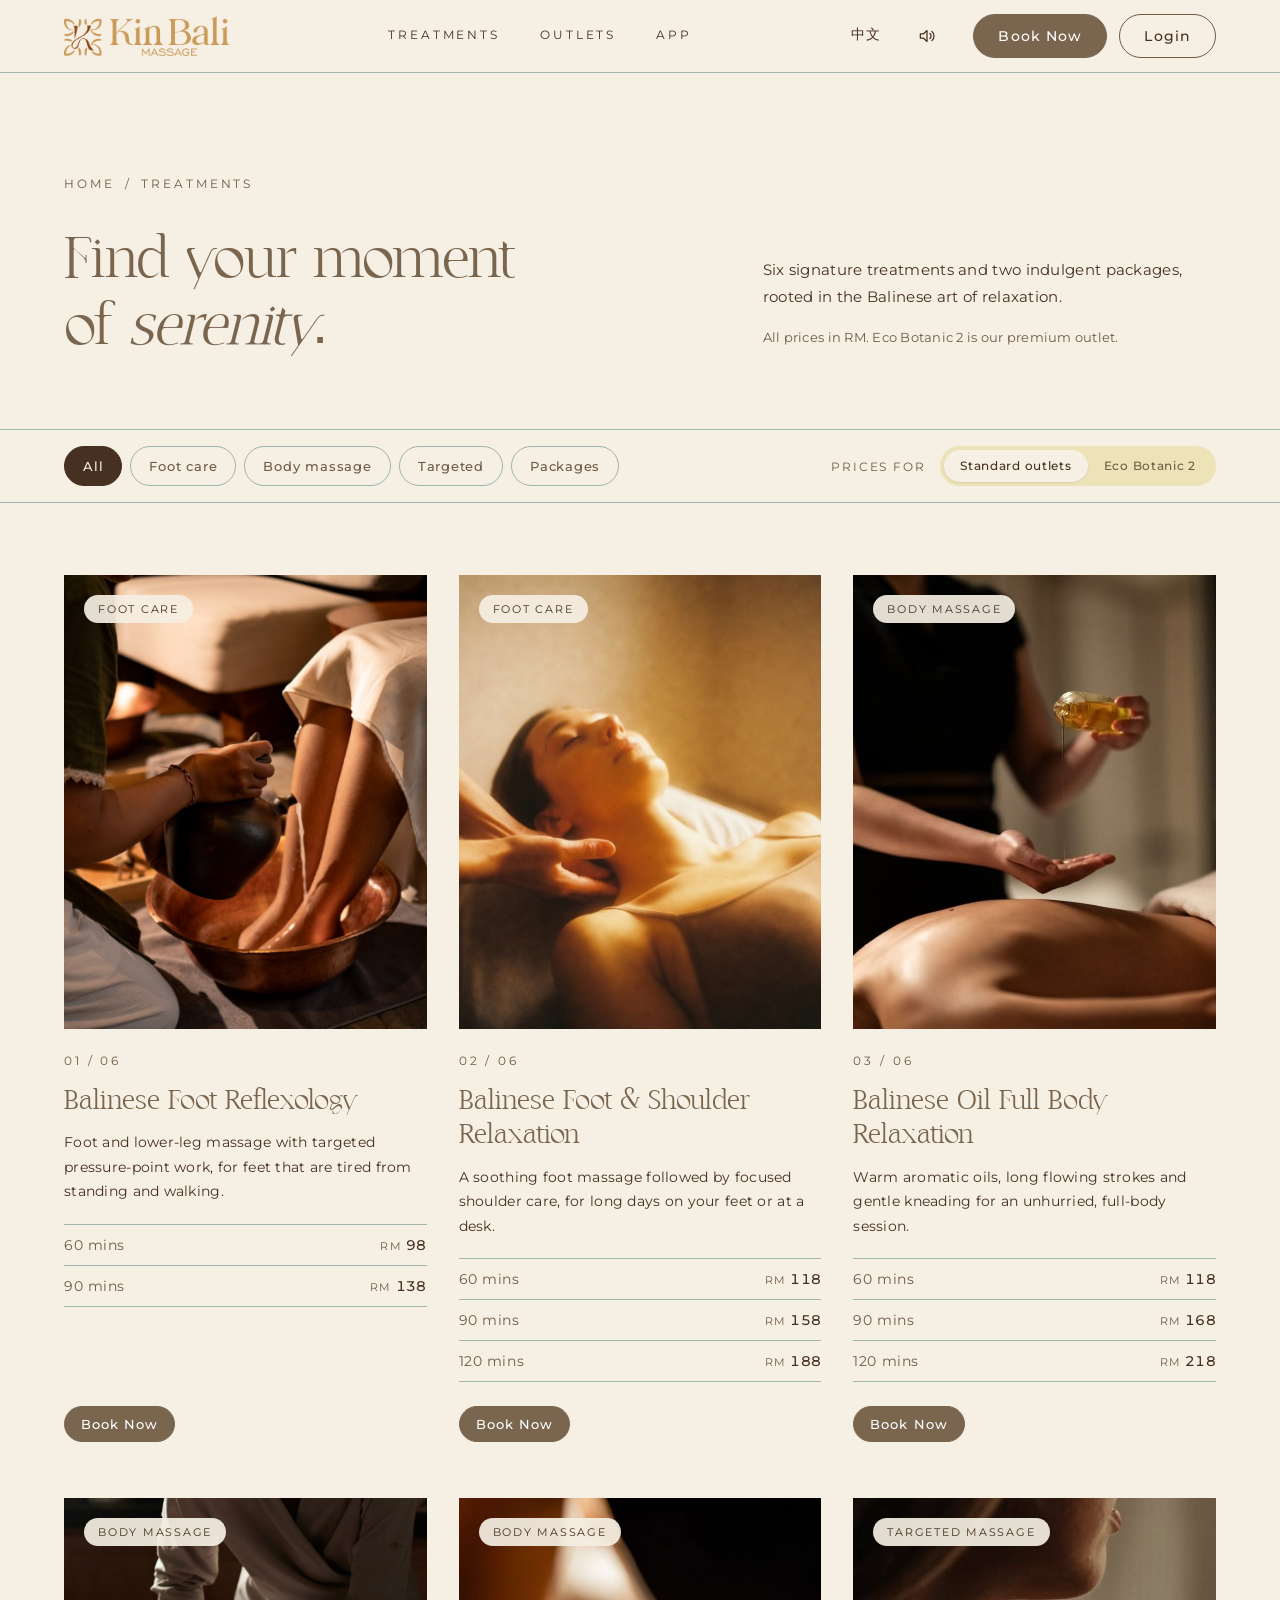
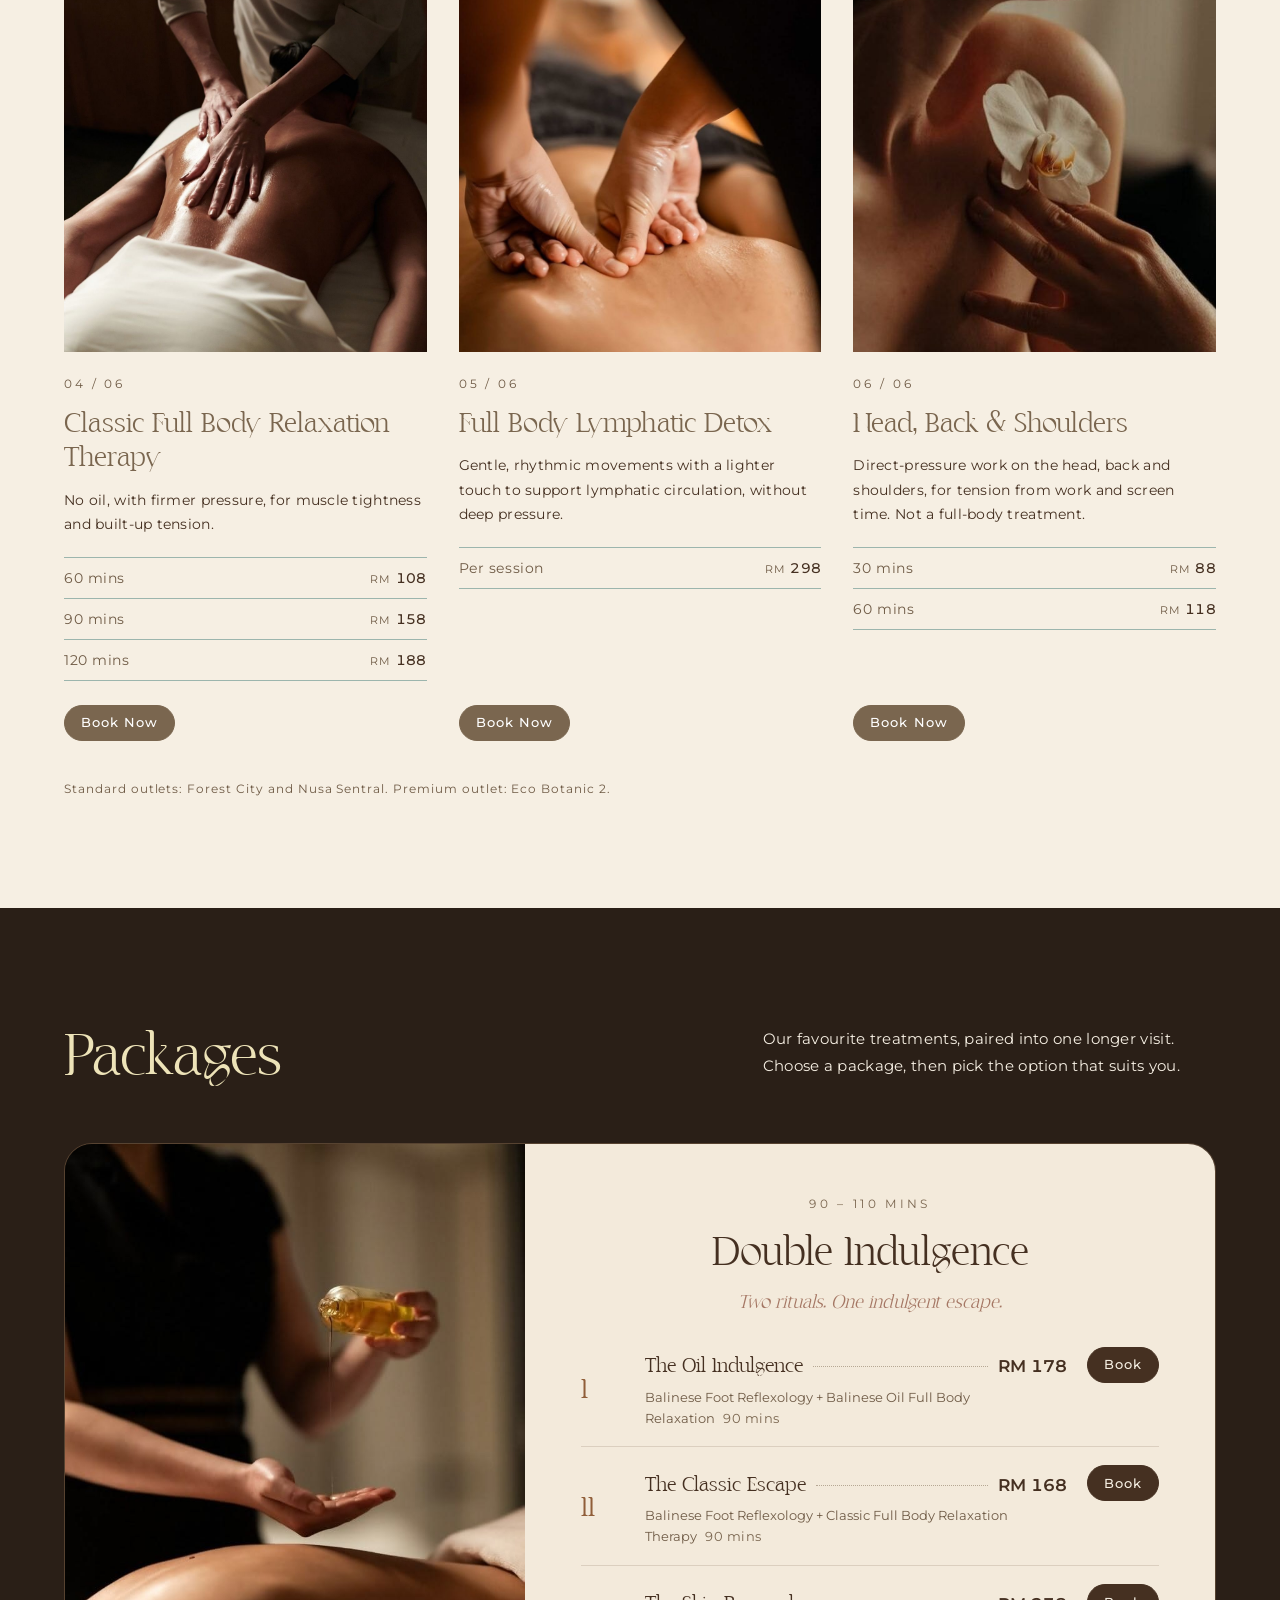
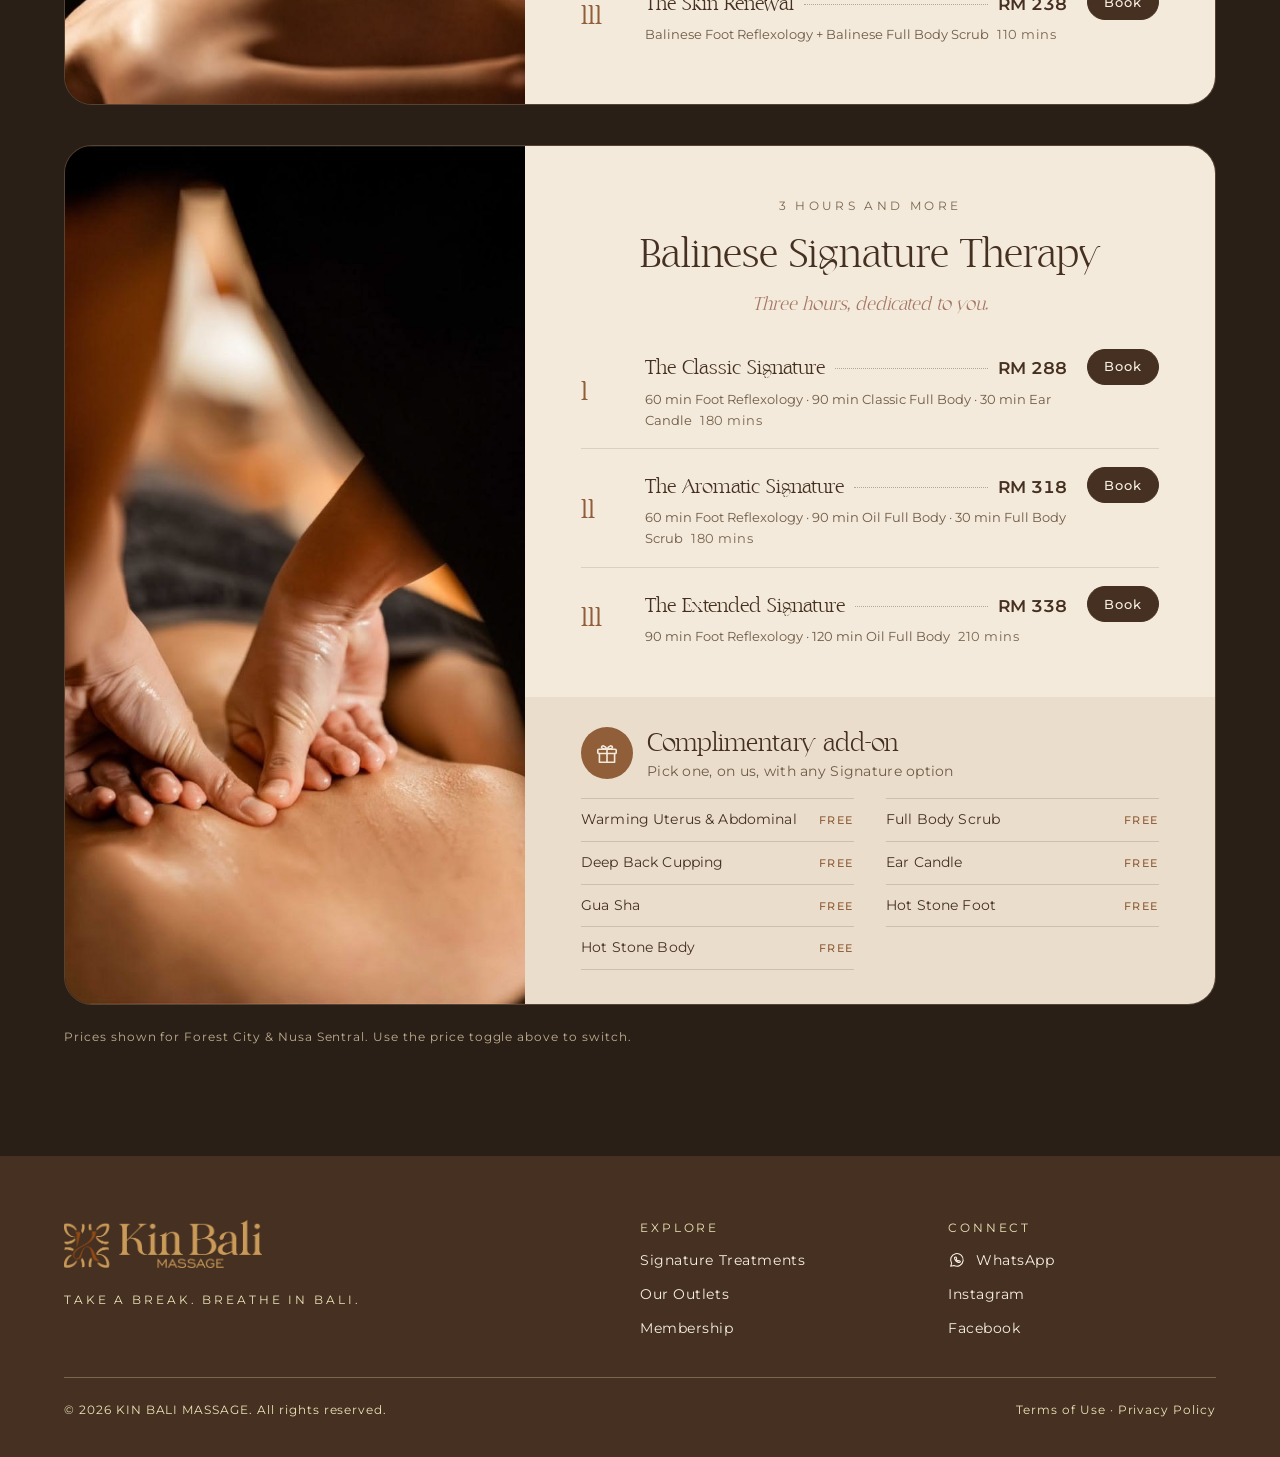
==== commit 233146be: "Add files via upload" ====
--- a/treatments.html
+++ b/treatments.html
@@ -13,8 +13,27 @@
 <link rel="preconnect" href="https://fonts.googleapis.com">
 <link rel="preconnect" href="https://fonts.gstatic.com" crossorigin>
 <link rel="stylesheet" href="https://fonts.googleapis.com/css2?family=Montserrat:ital,wght@0,400;0,500;0,600;1,400&amp;display=swap">
-<link rel="stylesheet" href="assets/css/style.css">
+<link rel="stylesheet" href="assets/css/style.css?v=2">
 <style>
+/* Main */
+.v-d .story-bg { background: url(assets/img/forest-bg.jpg) center / cover no-repeat; }
+/* Mobile */
+.v-m .story-bg { background: url(assets/img/forest-bg.jpg) center / cover no-repeat; }
+#m-story > * { position: relative; }
+#m-story > .v-m .story-bg { position: absolute; }
+
+
+.m-header { position: sticky; top: 0; z-index: 20; margin-bottom: -64px; background-color: transparent; transition: background-color .5s var(--ease), box-shadow .5s var(--ease), transform .45s var(--ease); }
+.m-header.is-hidden { transform: translateY(-100%); box-shadow: none; }
+.m-header.is-solid { background-color: var(--surface); box-shadow: 0 1px 0 var(--line); }
+.m-rail { display: flex; gap: 16px; overflow-x: auto; scroll-snap-type: x mandatory; scroll-padding-left: 16px; padding: 8px 16px 24px; scrollbar-width: none; -webkit-overflow-scrolling: touch; }
+.m-rail::-webkit-scrollbar { display: none; }
+.m-rail > * { flex: 0 0 auto; scroll-snap-align: start; width: 300px; }
+.dots { display: flex; justify-content: center; gap: 8px; }
+.dot { width: 6px; height: 6px; border-radius: 50%; background: var(--line); transition: background-color .3s var(--ease), transform .3s var(--ease); }
+.dot.is-on { background: var(--ink-brand); transform: scale(1.4); }
+.bar { position: sticky; bottom: 0; z-index: 20; display: flex; gap: 12px; padding: 12px 16px; background: var(--surface); border-top: 1px solid var(--line); box-sizing: border-box; }
+.bar .kb-btn { flex: 1 1 0; }
 /* Treatments */
 
 /* Treatments-Mobile */
@@ -24,21 +43,16 @@
 <body>
 <div class="pt-veil" aria-hidden="true"><div class="pt-mark"><img src="assets/img/logo.png" alt=""></div></div>
 <audio id="bgm" src="assets/media/bgm.mp4" loop preload="auto" aria-hidden="true"></audio>
+<div class="pg" id="pg-home" data-title="Kin Bali Massage — Balinese Massage in Johor" hidden>
 <div class="v-d">
-<div class="tr-root " style="width: 100%; background: var(--surface); color: var(--ink); font-family: var(--font-en-sans), var(--font-cn-sans);">
-  <audio class="tr-sfx" data-sfx="01" src="assets/media/sfx-01.mp4" preload="auto" aria-hidden="true"></audio>
-  <audio class="tr-sfx" data-sfx="02" src="assets/media/sfx-02.mp4" preload="auto" aria-hidden="true"></audio>
-  <audio class="tr-sfx" data-sfx="03" src="assets/media/sfx-03.mp4" preload="auto" aria-hidden="true"></audio>
-  <audio class="tr-sfx" data-sfx="04" src="assets/media/sfx-04.mp4" preload="auto" aria-hidden="true"></audio>
-  <audio class="tr-sfx" data-sfx="05" src="assets/media/sfx-05.mp4" preload="auto" aria-hidden="true"></audio>
-  <audio class="tr-sfx" data-sfx="06" src="assets/media/sfx-06.mp4" preload="auto" aria-hidden="true"></audio>
-  <header class="site-header is-solid">
+<div data-ref="pageRef" style="width: 100%; background: var(--surface); color: var(--ink); font-family: var(--font-en-sans), var(--font-cn-sans);">
+  <header class="site-header is-clear">
     <div class="site-wrap" style="display: flex; align-items: center; justify-content: space-between; gap: 24px;">
-      <a href="index.html" aria-label="Kin Bali Massage home" style="display: flex; align-items: center;"><img class="site-logo" src="assets/img/logo.png" alt="Kin Bali Massage" style="height: 40px; width: auto; display: block;"></a>
+      <a href="#top" aria-label="Kin Bali Massage home" style="display: flex; align-items: center;"><img class="site-logo" src="assets/img/logo.png" alt="Kin Bali Massage" style="height: 40px; width: auto; display: block;"></a>
       <nav class="site-nav-links" aria-label="Main" style="display: flex; align-items: center; gap: 40px; font-size: 12px; letter-spacing: 0.24em; text-transform: uppercase;">
-        <a class="nav-link" href="#top" aria-current="page">Treatments</a>
-        <a class="nav-link" href="index.html">Outlets</a>
-        <a class="nav-link" href="index.html">App</a>
+        <a class="nav-link" href="treatments.html">Treatments</a>
+        <a class="nav-link" href="#outlets">Outlets</a>
+        <a class="nav-link" href="#membership">App</a>
       </nav>
       <div style="display: flex; align-items: center; gap: 24px;">
         <a class="nav-link" href="#top" lang="zh-Hans" aria-label="切换到中文版 (Switch to Chinese)" style="font-size: 14px; letter-spacing: 0.08em;">中文</a>
@@ -47,6 +61,757 @@
           <svg class="ico-off" width="20" height="20" viewBox="0 0 24 24" fill="none" stroke="currentColor" stroke-width="1.5" stroke-linecap="round" stroke-linejoin="round" aria-hidden="true"><path d="M4 9.5h3.5L12 5.5v13l-4.5-4H4z"></path><path d="M16 9.5l5 5M21 9.5l-5 5"></path></svg>
         </button>
         <div style="display: flex; align-items: center; gap: 12px;">
+          <a class="kb-btn kb-btn--primary kb-btn--md" href="#outlets">Book Now</a>
+          <a class="kb-btn kb-btn--secondary kb-btn--md" href="https://app.kinbali.com.my/login">Login</a>
+        </div>
+      </div>
+    </div>
+  </header>
+
+  <!-- Hero: 16:9 video, copy and buttons centred over it -->
+  <section id="top" class="hero-video">
+    <div class="px-layer" style="transform: var(--heroVideoShift, none);">
+      <video data-src="assets/media/hero.mp4" muted loop playsinline preload="none" aria-hidden="true" style="position: absolute; inset: 0; width: 100%; height: 100%; object-fit: cover; display: block;"></video>
+    </div>
+    <div class="hero-shade" style="background: rgba(42, 31, 23, 0.42);"></div>
+    <div class="kb-night hero-copy" style="position: absolute; inset: 0; display: flex; align-items: center; justify-content: center; padding: 96px 24px; box-sizing: border-box; background: transparent;">
+      <div style="display: flex; flex-direction: column; align-items: center; gap: 40px; max-width: 760px; text-align: center; transform: var(--heroTextShift, none); opacity: var(--heroTextFade, 1); will-change: transform, opacity;">
+        <div class="kb-headline kb-headline--display kb-headline--center is-en kb-pre"><h1 class="kb-headline__title">Escape the noise.
+Embrace <em>serenity</em>.</h1><p class="kb-headline__subtitle">A moment of calm, inspired by the art of Balinese massage.</p></div>
+        <div style="display: flex; flex-wrap: wrap; justify-content: center; gap: 16px; align-items: center;">
+          <a class="kb-btn kb-btn--primary kb-btn--md" href="#outlets">Book Now</a>
+          <a class="kb-btn kb-btn--secondary kb-btn--md" href="treatments.html">Explore treatments</a>
+        </div>
+      </div>
+      <a href="#treatments" class="scroll-cue hero-cue" style="position: absolute; left: 50%; bottom: 32px; transform: translateX(-50%); text-decoration: none; opacity: var(--heroTextFade, 1);">SCROLL<i></i></a>
+    </div>
+  </section>
+
+  <!-- Signature treatments: coverflow carousel, feature card in the middle, auto-advances every 3.5s -->
+  <section id="treatments" style="padding: 104px 0; overflow: hidden;">
+    <div class="site-wrap" style="display: flex; flex-direction: column; gap: 40px;">
+      <div class="reveal js-in-treat" data-ref="treatRef" style="display: flex; align-items: center; justify-content: space-between; flex-wrap: wrap; gap: 24px;">
+        <h2 class="kb-section-title kb-section-title--lg kb-section-title--left"><span class="kb-section-title__label">Signature Treatments</span><span class="kb-section-title__rule" aria-hidden="true"></span></h2>
+        <a class="kb-btn kb-btn--link kb-btn--md" href="treatments.html">More</a>
+      </div>
+      <div class="cf reveal reveal-2 js-in-treat" data-ontouchstart="cfTouchStart" data-ontouchend="cfTouchEnd">
+        <div class="cf-glow" aria-hidden="true"></div>
+        
+          <div class="cf-item p0" data-onmouseenter="t.enter" data-onmouseleave="cfLeave" aria-hidden="false">
+            <div class="cf-photo kb-tone--glow">
+              <div class="cf-photo-inner"><img class="cf-img" src="assets/img/treatment-01-foot.jpg" alt="Therapist pouring warm water over feet in a copper basin" style="object-position: center 60%;"></div>
+            </div>
+            <div class="cf-copy">
+              <span class="cf-num">01 / 03</span>
+              <span class="kb-tag kb-tag--outline">Feet</span>
+              <h3 class="cf-name">Balinese Foot Reflexology</h3>
+              <p class="cf-desc">A restorative foot ritual inspired by traditional Balinese techniques.</p>
+              <div class="cf-foot">
+                <span class="cf-price">From RM 98</span>
+                <span style="display: flex; align-items: center; gap: 16px;">
+                  <a class="kb-btn kb-btn--link kb-btn--sm" href="treatments.html">Details</a>
+                  <a class="kb-btn kb-btn--primary kb-btn--sm" href="#outlets">Book Now</a>
+                </span>
+              </div>
+            </div>
+            <button type="button" class="cf-hit" aria-label="Show Balinese Foot Reflexology" tabindex="-1" data-onclick="t.go"></button>
+          </div>
+        
+          <div class="cf-item p1" data-onmouseenter="t.enter" data-onmouseleave="cfLeave" aria-hidden="false">
+            <div class="cf-photo kb-tone--ochre">
+              <div class="cf-photo-inner"><img class="cf-img" src="assets/img/treatment-02-shoulder.jpg" alt="Therapist massaging a relaxed guest's neck and shoulders" style="object-position: center 40%;"></div>
+            </div>
+            <div class="cf-copy">
+              <span class="cf-num">02 / 03</span>
+              <span class="kb-tag kb-tag--outline">Feet · Shoulders</span>
+              <h3 class="cf-name">Balinese Foot & Shoulder Relaxation</h3>
+              <p class="cf-desc">The perfect balance of soothing foot massage and tension-relieving shoulder care.</p>
+              <div class="cf-foot">
+                <span class="cf-price">From RM 118</span>
+                <span style="display: flex; align-items: center; gap: 16px;">
+                  <a class="kb-btn kb-btn--link kb-btn--sm" href="treatments.html">Details</a>
+                  <a class="kb-btn kb-btn--primary kb-btn--sm" href="#outlets">Book Now</a>
+                </span>
+              </div>
+            </div>
+            <button type="button" class="cf-hit" aria-label="Show Balinese Foot & Shoulder Relaxation" tabindex="0" data-onclick="t.go"></button>
+          </div>
+        
+          <div class="cf-item p2" data-onmouseenter="t.enter" data-onmouseleave="cfLeave" aria-hidden="false">
+            <div class="cf-photo kb-tone--walnut">
+              <div class="cf-photo-inner"><img class="cf-img" src="assets/img/treatment-03-oil.jpg" alt="Therapist pouring warm oil into her palm above a guest's back" style="object-position: center 55%;"></div>
+            </div>
+            <div class="cf-copy">
+              <span class="cf-num">03 / 03</span>
+              <span class="kb-tag kb-tag--outline">Full body</span>
+              <h3 class="cf-name">Balinese Oil Full Body Relaxation</h3>
+              <p class="cf-desc">Warm oils and flowing massage techniques for a deeply relaxing experience.</p>
+              <div class="cf-foot">
+                <span class="cf-price">From RM 118</span>
+                <span style="display: flex; align-items: center; gap: 16px;">
+                  <a class="kb-btn kb-btn--link kb-btn--sm" href="treatments.html">Details</a>
+                  <a class="kb-btn kb-btn--primary kb-btn--sm" href="#outlets">Book Now</a>
+                </span>
+              </div>
+            </div>
+            <button type="button" class="cf-hit" aria-label="Show Balinese Oil Full Body Relaxation" tabindex="0" data-onclick="t.go"></button>
+          </div>
+        
+          <div class="cf-item p3" data-onmouseenter="t.enter" data-onmouseleave="cfLeave" aria-hidden="true">
+            <div class="cf-photo kb-tone--glow">
+              <div class="cf-photo-inner"><img class="cf-img" src="assets/img/treatment-01-foot.jpg" alt="Therapist pouring warm water over feet in a copper basin" style="object-position: center 60%;"></div>
+            </div>
+            <div class="cf-copy">
+              <span class="cf-num">01 / 03</span>
+              <span class="kb-tag kb-tag--outline">Feet</span>
+              <h3 class="cf-name">Balinese Foot Reflexology</h3>
+              <p class="cf-desc">A restorative foot ritual inspired by traditional Balinese techniques.</p>
+              <div class="cf-foot">
+                <span class="cf-price">From RM 98</span>
+                <span style="display: flex; align-items: center; gap: 16px;">
+                  <a class="kb-btn kb-btn--link kb-btn--sm" href="treatments.html">Details</a>
+                  <a class="kb-btn kb-btn--primary kb-btn--sm" href="#outlets">Book Now</a>
+                </span>
+              </div>
+            </div>
+            <button type="button" class="cf-hit" aria-label="Show Balinese Foot Reflexology" tabindex="-1" data-onclick="t.go"></button>
+          </div>
+        
+          <div class="cf-item p4" data-onmouseenter="t.enter" data-onmouseleave="cfLeave" aria-hidden="true">
+            <div class="cf-photo kb-tone--ochre">
+              <div class="cf-photo-inner"><img class="cf-img" src="assets/img/treatment-02-shoulder.jpg" alt="Therapist massaging a relaxed guest's neck and shoulders" style="object-position: center 40%;"></div>
+            </div>
+            <div class="cf-copy">
+              <span class="cf-num">02 / 03</span>
+              <span class="kb-tag kb-tag--outline">Feet · Shoulders</span>
+              <h3 class="cf-name">Balinese Foot & Shoulder Relaxation</h3>
+              <p class="cf-desc">The perfect balance of soothing foot massage and tension-relieving shoulder care.</p>
+              <div class="cf-foot">
+                <span class="cf-price">From RM 118</span>
+                <span style="display: flex; align-items: center; gap: 16px;">
+                  <a class="kb-btn kb-btn--link kb-btn--sm" href="treatments.html">Details</a>
+                  <a class="kb-btn kb-btn--primary kb-btn--sm" href="#outlets">Book Now</a>
+                </span>
+              </div>
+            </div>
+            <button type="button" class="cf-hit" aria-label="Show Balinese Foot & Shoulder Relaxation" tabindex="-1" data-onclick="t.go"></button>
+          </div>
+        
+          <div class="cf-item m4" data-onmouseenter="t.enter" data-onmouseleave="cfLeave" aria-hidden="true">
+            <div class="cf-photo kb-tone--walnut">
+              <div class="cf-photo-inner"><img class="cf-img" src="assets/img/treatment-03-oil.jpg" alt="Therapist pouring warm oil into her palm above a guest's back" style="object-position: center 55%;"></div>
+            </div>
+            <div class="cf-copy">
+              <span class="cf-num">03 / 03</span>
+              <span class="kb-tag kb-tag--outline">Full body</span>
+              <h3 class="cf-name">Balinese Oil Full Body Relaxation</h3>
+              <p class="cf-desc">Warm oils and flowing massage techniques for a deeply relaxing experience.</p>
+              <div class="cf-foot">
+                <span class="cf-price">From RM 118</span>
+                <span style="display: flex; align-items: center; gap: 16px;">
+                  <a class="kb-btn kb-btn--link kb-btn--sm" href="treatments.html">Details</a>
+                  <a class="kb-btn kb-btn--primary kb-btn--sm" href="#outlets">Book Now</a>
+                </span>
+              </div>
+            </div>
+            <button type="button" class="cf-hit" aria-label="Show Balinese Oil Full Body Relaxation" tabindex="-1" data-onclick="t.go"></button>
+          </div>
+        
+          <div class="cf-item m3" data-onmouseenter="t.enter" data-onmouseleave="cfLeave" aria-hidden="true">
+            <div class="cf-photo kb-tone--glow">
+              <div class="cf-photo-inner"><img class="cf-img" src="assets/img/treatment-01-foot.jpg" alt="Therapist pouring warm water over feet in a copper basin" style="object-position: center 60%;"></div>
+            </div>
+            <div class="cf-copy">
+              <span class="cf-num">01 / 03</span>
+              <span class="kb-tag kb-tag--outline">Feet</span>
+              <h3 class="cf-name">Balinese Foot Reflexology</h3>
+              <p class="cf-desc">A restorative foot ritual inspired by traditional Balinese techniques.</p>
+              <div class="cf-foot">
+                <span class="cf-price">From RM 98</span>
+                <span style="display: flex; align-items: center; gap: 16px;">
+                  <a class="kb-btn kb-btn--link kb-btn--sm" href="treatments.html">Details</a>
+                  <a class="kb-btn kb-btn--primary kb-btn--sm" href="#outlets">Book Now</a>
+                </span>
+              </div>
+            </div>
+            <button type="button" class="cf-hit" aria-label="Show Balinese Foot Reflexology" tabindex="-1" data-onclick="t.go"></button>
+          </div>
+        
+          <div class="cf-item m2" data-onmouseenter="t.enter" data-onmouseleave="cfLeave" aria-hidden="false">
+            <div class="cf-photo kb-tone--ochre">
+              <div class="cf-photo-inner"><img class="cf-img" src="assets/img/treatment-02-shoulder.jpg" alt="Therapist massaging a relaxed guest's neck and shoulders" style="object-position: center 40%;"></div>
+            </div>
+            <div class="cf-copy">
+              <span class="cf-num">02 / 03</span>
+              <span class="kb-tag kb-tag--outline">Feet · Shoulders</span>
+              <h3 class="cf-name">Balinese Foot & Shoulder Relaxation</h3>
+              <p class="cf-desc">The perfect balance of soothing foot massage and tension-relieving shoulder care.</p>
+              <div class="cf-foot">
+                <span class="cf-price">From RM 118</span>
+                <span style="display: flex; align-items: center; gap: 16px;">
+                  <a class="kb-btn kb-btn--link kb-btn--sm" href="treatments.html">Details</a>
+                  <a class="kb-btn kb-btn--primary kb-btn--sm" href="#outlets">Book Now</a>
+                </span>
+              </div>
+            </div>
+            <button type="button" class="cf-hit" aria-label="Show Balinese Foot & Shoulder Relaxation" tabindex="0" data-onclick="t.go"></button>
+          </div>
+        
+          <div class="cf-item m1" data-onmouseenter="t.enter" data-onmouseleave="cfLeave" aria-hidden="false">
+            <div class="cf-photo kb-tone--walnut">
+              <div class="cf-photo-inner"><img class="cf-img" src="assets/img/treatment-03-oil.jpg" alt="Therapist pouring warm oil into her palm above a guest's back" style="object-position: center 55%;"></div>
+            </div>
+            <div class="cf-copy">
+              <span class="cf-num">03 / 03</span>
+              <span class="kb-tag kb-tag--outline">Full body</span>
+              <h3 class="cf-name">Balinese Oil Full Body Relaxation</h3>
+              <p class="cf-desc">Warm oils and flowing massage techniques for a deeply relaxing experience.</p>
+              <div class="cf-foot">
+                <span class="cf-price">From RM 118</span>
+                <span style="display: flex; align-items: center; gap: 16px;">
+                  <a class="kb-btn kb-btn--link kb-btn--sm" href="treatments.html">Details</a>
+                  <a class="kb-btn kb-btn--primary kb-btn--sm" href="#outlets">Book Now</a>
+                </span>
+              </div>
+            </div>
+            <button type="button" class="cf-hit" aria-label="Show Balinese Oil Full Body Relaxation" tabindex="0" data-onclick="t.go"></button>
+          </div>
+        
+      </div>
+      <div class="acc-progress" role="tablist" aria-label="Treatments">
+        
+          <button type="button" role="tab" aria-selected="true" class="acc-seg is-on" data-onclick="t.pick">
+            <span class="acc-track"><span class="acc-fill run-b"></span></span>
+            <span class="acc-seg__label">01 · Balinese Foot Reflexology</span>
+          </button>
+        
+          <button type="button" role="tab" aria-selected="false" class="acc-seg " data-onclick="t.pick">
+            <span class="acc-track"><span class="acc-fill "></span></span>
+            <span class="acc-seg__label">02 · Balinese Foot & Shoulder Relaxation</span>
+          </button>
+        
+          <button type="button" role="tab" aria-selected="false" class="acc-seg " data-onclick="t.pick">
+            <span class="acc-track"><span class="acc-fill "></span></span>
+            <span class="acc-seg__label">03 · Balinese Oil Full Body Relaxation</span>
+          </button>
+        
+      </div>
+    </div>
+  </section>
+
+  <!-- Story: photo parallax, copy reveals -->
+  <section id="story" class="kb-night" style="position: relative; background: var(--leaf-jungle); padding: 104px 0; overflow: hidden;">
+    <div class="px-layer story-bg" aria-hidden="true" style="transform: var(--storyBgShift, none);"></div>
+    <div aria-hidden="true" style="position: absolute; inset: 0; background: rgba(24, 28, 16, 0.45); pointer-events: none;"></div>
+    <div class="site-wrap site-story" style="position: relative;">
+      <div class="px-frame site-photo-tall" role="img" aria-label="Kin Bali Massage outlet interior" style="width: 100%; aspect-ratio: 504 / 740; max-height: 740px;">
+        <div class="px-layer kb-tone--clay" style="top: 0; height: 112%; transform: var(--storyPhotoShift, none);"><img src="assets/img/outlet-interior.jpg" alt="Kin Bali Massage outlet reception with warm lighting and carved wooden stools" style="display: block; width: 100%; height: 100%; object-fit: cover; object-position: right top;"></div>
+      </div>
+      <div data-ref="storyRef" style="display: flex; flex-direction: column; gap: 24px;">
+        <div class="reveal js-in-story"><h2 class="kb-section-title kb-section-title--sm kb-section-title--left"><span class="kb-section-title__label">Our Story</span><span class="kb-section-title__rule" aria-hidden="true"></span></h2></div>
+        <div class="reveal reveal-2 js-in-story"><div class="kb-headline kb-headline--display kb-headline--left is-en kb-pre"><h2 class="kb-headline__title">Born in Bali.
+Created for <em>Malaysia</em>.</h2></div></div>
+        <div class="reveal reveal-3 js-in-story" style="display: flex; flex-direction: column; gap: 16px; margin-top: 16px;">
+          <p style="margin: 0; font-size: 15px; line-height: 1.8; letter-spacing: 0.04em;">Inspired by Bali's timeless wellness traditions, natural beauty and warm hospitality, KIN BALI brings the art of Balinese relaxation into modern Malaysia.</p>
+          <p style="margin: 0; font-size: 15px; line-height: 1.8; letter-spacing: 0.04em;">More than a massage, it is a moment to slow down, reconnect with yourself and restore your sense of balance.</p>
+        </div>
+      </div>
+    </div>
+  </section>
+
+  <!-- Outlets: horizontal rail -->
+  <section id="outlets" style="padding: 104px 0;">
+    <div class="site-wrap" style="display: flex; flex-direction: column; gap: 48px;">
+      <div class="reveal js-in-outlet" data-ref="outletRef" style="display: flex; align-items: center; justify-content: space-between; gap: 24px;">
+        <h2 class="kb-section-title kb-section-title--lg kb-section-title--left"><span class="kb-section-title__label">Our Outlets</span><span class="kb-section-title__rule" aria-hidden="true"></span></h2>
+      </div>
+      <div class="outlet-grid" data-ref="outletRail">
+        <div class="rail-item" style="display: flex; flex-direction: column; gap: 24px;">
+          <article class="kb-outlet"><h3 class="kb-outlet__name">Kin Bali Nusa Sentral</h3><p class="kb-outlet__area"><span>Taman Nusa Sentral, Iskandar Puteri</span></p><dl class="kb-outlet__hours"><div class="kb-outlet__row"><dt>Mon – Thu</dt><dd>10:00am – 1:00am</dd></div><div class="kb-outlet__row"><dt>Fri – Sun</dt><dd>10:00am – 3:00am</dd></div></dl><div class="kb-outlet__actions"><a class="kb-btn kb-btn--primary kb-btn--sm" href="https://wa.me/60127586655" target="_blank" rel="noopener">Book Now</a><a class="kb-btn kb-btn--link kb-btn--sm" href="https://www.google.com/maps/search/?api=1&amp;query=Kin%20Bali%20Nusa%20Sentral%20Johor" target="_blank" rel="noopener">Google Maps</a><a class="kb-btn kb-btn--link kb-btn--sm" href="https://waze.com/ul?q=Kin%20Bali%20Nusa%20Sentral%20Johor" target="_blank" rel="noopener">Waze</a></div></article>
+        </div>
+        <div class="rail-item" style="display: flex; flex-direction: column; gap: 24px;">
+          <article class="kb-outlet"><h3 class="kb-outlet__name">Kin Bali Eco Botanic 2</h3><p class="kb-outlet__area"><span>Eco Botanic, Iskandar Puteri</span></p><dl class="kb-outlet__hours"><div class="kb-outlet__row"><dt>Mon – Thu</dt><dd>10:00am – 1:00am</dd></div><div class="kb-outlet__row"><dt>Fri – Sun</dt><dd>10:00am – 3:00am</dd></div></dl><div class="kb-outlet__actions"><a class="kb-btn kb-btn--primary kb-btn--sm" href="https://wa.me/60182286655" target="_blank" rel="noopener">Book Now</a><a class="kb-btn kb-btn--link kb-btn--sm" href="https://www.google.com/maps/search/?api=1&amp;query=Kin%20Bali%20Eco%20Botanic%202%20Johor" target="_blank" rel="noopener">Google Maps</a><a class="kb-btn kb-btn--link kb-btn--sm" href="https://waze.com/ul?q=Kin%20Bali%20Eco%20Botanic%202%20Johor" target="_blank" rel="noopener">Waze</a></div></article>
+        </div>
+        <div class="rail-item" style="display: flex; flex-direction: column; gap: 24px;">
+          <article class="kb-outlet"><h3 class="kb-outlet__name">Kin Bali Forest City</h3><p class="kb-outlet__area"><span>Forest City, Gelang Patah</span></p><dl class="kb-outlet__hours"><div class="kb-outlet__row"><dt>Daily</dt><dd>12:00pm – 12:00am</dd></div></dl><div class="kb-outlet__actions"><a class="kb-btn kb-btn--primary kb-btn--sm" href="https://wa.me/60128478080" target="_blank" rel="noopener">Book Now</a><a class="kb-btn kb-btn--link kb-btn--sm" href="https://www.google.com/maps/search/?api=1&amp;query=Kin%20Bali%20Forest%20City%20Johor" target="_blank" rel="noopener">Google Maps</a><a class="kb-btn kb-btn--link kb-btn--sm" href="https://waze.com/ul?q=Kin%20Bali%20Forest%20City%20Johor" target="_blank" rel="noopener">Waze</a></div></article>
+        </div>
+      </div>
+    </div>
+  </section>
+
+  <!-- Membership: centre stage — headline on top, the app rising from the section floor, benefits either side -->
+  <section id="membership" class="kb-night" style="position: relative; padding: 60px 0 0; overflow: hidden;">
+    <div aria-hidden="true" style="position: absolute; left: 50%; bottom: -200px; width: 760px; height: 560px; margin-left: -380px; border-radius: 50%; background: var(--light-glow); opacity: 0.22; filter: blur(110px); transform: var(--glowShift, none); will-change: transform; pointer-events: none;"></div>
+    <div class="site-wrap" data-ref="memberRef" style="position: relative; display: flex; flex-direction: column; align-items: center; gap: 40px;">
+      <div class="reveal js-in-member" style="max-width: 760px;"><div class="kb-headline kb-headline--display kb-headline--center is-en"><h2 class="kb-headline__title">A little <em>more</em>, every time.</h2><p class="kb-headline__subtitle">Exclusive privileges, birthday treats and rewards from our partners.</p></div></div>
+      <div class="member-stage reveal reveal-2 js-in-member">
+        <div class="ms-side ms-left">
+          <div style="display: flex; flex-direction: column; align-items: flex-end; gap: 8px;">
+            <span style="font-size: 12px; letter-spacing: 0.24em; color: var(--ink-soft);">01</span>
+            <h3 style="margin: 0; font-family: var(--font-en-serif); font-size: 28px; line-height: 1.2; font-weight: 400; color: var(--ink-brand);">Member Privileges</h3>
+            <p style="margin: 0; font-size: 14px; line-height: 22px;">Exclusive perks. Special birthday treats.</p>
+          </div>
+          <div style="display: flex; flex-direction: column; align-items: flex-end; gap: 8px;">
+            <span style="font-size: 12px; letter-spacing: 0.24em; color: var(--ink-soft);">02</span>
+            <h3 style="margin: 0; font-family: var(--font-en-serif); font-size: 28px; line-height: 1.2; font-weight: 400; color: var(--ink-brand);">Partner Rewards</h3>
+            <p style="margin: 0; font-size: 14px; line-height: 22px;">More perks from our partners.</p>
+          </div>
+        </div>
+        <div class="app-phone" style="width: 340px; height: 500px;"><img src="assets/img/app-screen.jpg" alt="Kin Bali Massage app home screen showing treatment shortcuts and special packages"></div>
+        <div class="ms-side ms-right">
+          <div style="display: flex; flex-direction: column; align-items: flex-start; gap: 8px;">
+            <span style="font-size: 12px; letter-spacing: 0.24em; color: var(--ink-soft);">03</span>
+            <h3 style="margin: 0; font-family: var(--font-en-serif); font-size: 28px; line-height: 1.2; font-weight: 400; color: var(--ink-brand);">All in One Place</h3>
+            <p style="margin: 0; font-size: 14px; line-height: 22px;">Your membership, credits and rewards in one app.</p>
+          </div>
+          <div class="ms-badges">
+            <a class="store-badge" href="#membership" aria-label="Download on the App Store"><svg width="22" height="22" viewBox="0 0 24 24" fill="none" stroke="currentColor" stroke-width="1.5" stroke-linecap="round" stroke-linejoin="round" aria-hidden="true"><rect x="6" y="2.5" width="12" height="19" rx="2.5"></rect><path d="M10.5 18.5h3"></path></svg><span><small>Download on the</small><b>App Store</b></span></a>
+            <a class="store-badge" href="#membership" aria-label="Get it on Google Play"><svg width="22" height="22" viewBox="0 0 24 24" fill="none" stroke="currentColor" stroke-width="1.5" stroke-linecap="round" stroke-linejoin="round" aria-hidden="true"><rect x="6" y="2.5" width="12" height="19" rx="2.5"></rect><path d="M10.5 18.5h3"></path></svg><span><small>Get it on</small><b>Google Play</b></span></a>
+          </div>
+        </div>
+      </div>
+    </div>
+  </section>
+
+  <footer style="background: var(--earth-cocoa); color: var(--light-rice); padding: 64px 0 40px;">
+    <div class="site-wrap" style="display: flex; flex-direction: column; gap: 40px;">
+      <div class="site-foot">
+        <div style="display: flex; flex-direction: column; gap: 24px;">
+          <img src="assets/img/logo.png" alt="Kin Bali Massage" style="height: 48px; width: auto; align-self: flex-start;">
+          <p style="margin: 0; font-size: 12px; line-height: 16px; letter-spacing: 0.24em; text-transform: uppercase; color: var(--light-butter);">Take a break. Breathe in Bali.</p>
+        </div>
+        <nav aria-label="Explore" style="display: flex; flex-direction: column; gap: 16px; font-size: 14px; letter-spacing: 0.04em;">
+          <span style="font-size: 12px; letter-spacing: 0.24em; color: var(--light-butter);">EXPLORE</span>
+          <a href="treatments.html" style="color: var(--light-rice); text-decoration: none;">Signature Treatments</a>
+          <a href="#outlets" style="color: var(--light-rice); text-decoration: none;">Our Outlets</a>
+          <a href="#membership" style="color: var(--light-rice); text-decoration: none;">Membership</a>
+        </nav>
+        <nav aria-label="Connect" style="display: flex; flex-direction: column; gap: 16px; font-size: 14px; letter-spacing: 0.04em;">
+          <span style="font-size: 12px; letter-spacing: 0.24em; color: var(--light-butter);">CONNECT</span>
+          <div class="wa-wrap "><button type="button" class="wa-trigger" aria-expanded="false" aria-haspopup="true" data-onclick="toggleWa"><svg width="18" height="18" viewBox="0 0 24 24" fill="none" stroke="currentColor" stroke-width="1.5" stroke-linecap="round" stroke-linejoin="round" aria-hidden="true"><path d="M3.6 20.4l1.2-4A8.4 8.4 0 1 1 8 19.3z"></path><path d="M9.2 8.6c.2-.5.6-.6.9-.6h.4c.2 0 .4.1.5.4l.6 1.5c.1.2 0 .5-.2.7l-.5.5c.5 1 1.3 1.8 2.3 2.3l.5-.5c.2-.2.5-.3.7-.2l1.5.6c.3.1.4.3.4.5v.4c0 .3-.1.7-.6.9-.6.3-1.7.4-3.3-.5a8 8 0 0 1-3-3c-.9-1.6-.8-2.7-.5-3.3z"></path></svg>WhatsApp</button><div class="wa-pop" role="menu" aria-label="Choose an outlet"><div class="wa-opt"><span class="wa-ic"><svg width="20" height="20" viewBox="0 0 24 24" fill="none" stroke="currentColor" stroke-width="1.5" stroke-linecap="round" stroke-linejoin="round" aria-hidden="true"><path d="M3.6 20.4l1.2-4A8.4 8.4 0 1 1 8 19.3z"></path><path d="M9.2 8.6c.2-.5.6-.6.9-.6h.4c.2 0 .4.1.5.4l.6 1.5c.1.2 0 .5-.2.7l-.5.5c.5 1 1.3 1.8 2.3 2.3l.5-.5c.2-.2.5-.3.7-.2l1.5.6c.3.1.4.3.4.5v.4c0 .3-.1.7-.6.9-.6.3-1.7.4-3.3-.5a8 8 0 0 1-3-3c-.9-1.6-.8-2.7-.5-3.3z"></path></svg></span><span class="wa-txt"><span class="wa-name">Forest City</span><span class="wa-area">Forest City, Gelang Patah</span></span><a class="kb-btn kb-btn--sm wa-book" href="https://wa.me/60128478080" target="_blank" rel="noopener">Book</a></div><div class="wa-opt"><span class="wa-ic"><svg width="20" height="20" viewBox="0 0 24 24" fill="none" stroke="currentColor" stroke-width="1.5" stroke-linecap="round" stroke-linejoin="round" aria-hidden="true"><path d="M3.6 20.4l1.2-4A8.4 8.4 0 1 1 8 19.3z"></path><path d="M9.2 8.6c.2-.5.6-.6.9-.6h.4c.2 0 .4.1.5.4l.6 1.5c.1.2 0 .5-.2.7l-.5.5c.5 1 1.3 1.8 2.3 2.3l.5-.5c.2-.2.5-.3.7-.2l1.5.6c.3.1.4.3.4.5v.4c0 .3-.1.7-.6.9-.6.3-1.7.4-3.3-.5a8 8 0 0 1-3-3c-.9-1.6-.8-2.7-.5-3.3z"></path></svg></span><span class="wa-txt"><span class="wa-name">Eco Botanic 2</span><span class="wa-area">Eco Botanic, Iskandar Puteri</span></span><a class="kb-btn kb-btn--sm wa-book" href="https://wa.me/60182286655" target="_blank" rel="noopener">Book</a></div><div class="wa-opt"><span class="wa-ic"><svg width="20" height="20" viewBox="0 0 24 24" fill="none" stroke="currentColor" stroke-width="1.5" stroke-linecap="round" stroke-linejoin="round" aria-hidden="true"><path d="M3.6 20.4l1.2-4A8.4 8.4 0 1 1 8 19.3z"></path><path d="M9.2 8.6c.2-.5.6-.6.9-.6h.4c.2 0 .4.1.5.4l.6 1.5c.1.2 0 .5-.2.7l-.5.5c.5 1 1.3 1.8 2.3 2.3l.5-.5c.2-.2.5-.3.7-.2l1.5.6c.3.1.4.3.4.5v.4c0 .3-.1.7-.6.9-.6.3-1.7.4-3.3-.5a8 8 0 0 1-3-3c-.9-1.6-.8-2.7-.5-3.3z"></path></svg></span><span class="wa-txt"><span class="wa-name">Nusa Sentral</span><span class="wa-area">Taman Nusa Sentral, Iskandar Puteri</span></span><a class="kb-btn kb-btn--sm wa-book" href="https://wa.me/60127586655" target="_blank" rel="noopener">Book</a></div></div></div>
+          <a href="https://www.instagram.com/kinbalimassage/" target="_blank" rel="noopener" style="color: var(--light-rice); text-decoration: none;">Instagram</a>
+          <a href="https://www.facebook.com/kinbalimassage/" target="_blank" rel="noopener" style="color: var(--light-rice); text-decoration: none;">Facebook</a>
+        </nav>
+      </div>
+      <div style="display: flex; flex-wrap: wrap; justify-content: space-between; gap: 16px; padding-top: 24px; border-top: 1px solid var(--earth-walnut); font-size: 12px; letter-spacing: 0.08em; color: var(--light-butter);">
+        <span>© 2026 KIN BALI MASSAGE. All rights reserved.</span>
+        <span>Terms of Use · Privacy Policy</span>
+      </div>
+    </div>
+  </footer>
+</div>
+</div>
+<div class="v-m">
+<div class="phone" data-ref="phoneRef" style="background: var(--surface); color: var(--ink); font-family: var(--font-en-sans), var(--font-cn-sans);">
+
+  <!-- Mobile menu: full-screen panel that fades and slides in over the page -->
+  <div class="m-menu kb-night " role="dialog" aria-modal="true" aria-label="Menu">
+    <div style="display: flex; align-items: center; justify-content: flex-end; height: 64px; padding: 0 16px;">
+      <button type="button" aria-label="Close menu" data-onclick="closeMenu" style="width: 44px; height: 44px; display: flex; align-items: center; justify-content: center; background: none; border: 0; padding: 0; color: var(--ink); cursor: pointer;">
+        <svg width="22" height="22" viewBox="0 0 24 24" fill="none" stroke="currentColor" stroke-width="1.5" stroke-linecap="round" aria-hidden="true"><path d="M6 6l12 12M18 6L6 18"></path></svg>
+      </button>
+    </div>
+    <div class="m-menu__body">
+      <div class="m-menu__book"><a class="kb-btn kb-btn--primary kb-btn--md" href="#m-outlets">Book Now</a><a class="kb-btn kb-btn--secondary kb-btn--md" href="https://app.kinbali.com.my/login">Login</a></div>
+      <nav class="m-menu__links" aria-label="Main">
+        <a href="treatments.html" data-onclick="closeMenu"><span>01</span>Treatments</a>
+        <a href="#m-story" data-onclick="closeMenu"><span>02</span>Our Story</a>
+        <a href="#m-outlets" data-onclick="closeMenu"><span>03</span>Outlets</a>
+        <a href="#m-membership" data-onclick="closeMenu"><span>04</span>App</a>
+        <a href="#m-contact" data-onclick="closeMenu"><span>05</span>Contact Us</a>
+      </nav>
+    </div>
+    <div style="padding: 0 24px;">
+      <img src="assets/img/logo.png" alt="Kin Bali Massage" style="height: 28px; width: auto; display: block; filter: brightness(0) invert(1);">
+    </div>
+  </div>
+  <header class="m-header is-clear" style="display: flex; align-items: center; justify-content: space-between; gap: 12px; height: 64px; padding: 0 16px; box-sizing: border-box;">
+    <a href="#m-top" aria-label="Kin Bali Massage home" style="display: flex;"><img class="site-logo" src="assets/img/logo.png" alt="Kin Bali Massage" style="height: 24px; width: auto; display: block;"></a>
+    <div style="display: flex; align-items: center; gap: 8px;">
+      <a href="#m-top" lang="zh-Hans" aria-label="切换到中文版 (Switch to Chinese)" style="display: inline-flex; align-items: center; min-height: 44px; padding: 0 4px; font-size: 13px; letter-spacing: 0.06em; color: var(--ink); text-decoration: none;">中文</a>
+      <button type="button" class="snd-btn" aria-label="Mute background music" aria-pressed="true" data-onclick="toggleSound">
+        <svg class="ico-on" width="20" height="20" viewBox="0 0 24 24" fill="none" stroke="currentColor" stroke-width="1.5" stroke-linecap="round" stroke-linejoin="round" aria-hidden="true"><path d="M4 9.5h3.5L12 5.5v13l-4.5-4H4z"></path><path d="M15.5 9a4 4 0 0 1 0 6"></path><path d="M18 6.5a7.5 7.5 0 0 1 0 11"></path></svg>
+        <svg class="ico-off" width="20" height="20" viewBox="0 0 24 24" fill="none" stroke="currentColor" stroke-width="1.5" stroke-linecap="round" stroke-linejoin="round" aria-hidden="true"><path d="M4 9.5h3.5L12 5.5v13l-4.5-4H4z"></path><path d="M16 9.5l5 5M21 9.5l-5 5"></path></svg>
+      </button>
+      <button type="button" aria-label="Open menu" aria-expanded="false" data-onclick="openMenu" style="width: 44px; height: 44px; display: flex; align-items: center; justify-content: center; background: none; border: 0; padding: 0; color: var(--ink); cursor: pointer;">
+        <svg width="22" height="22" viewBox="0 0 24 24" fill="none" stroke="currentColor" stroke-width="1.5" stroke-linecap="round" aria-hidden="true"><path d="M3 7h18M3 12h18M3 17h18"></path></svg>
+      </button>
+    </div>
+  </header>
+
+  <!-- Hero: the 16:9 video cropped to fill the phone, copy and button centred over it -->
+  <section id="m-top" class="px-frame" style="height: 640px; display: flex; flex-direction: column; align-items: center; justify-content: center; padding: 32px 16px; box-sizing: border-box;">
+    <div class="px-layer" style="transform: var(--heroPhotoShift, none);">
+      <video data-src="assets/media/hero.mp4" muted loop playsinline preload="none" aria-hidden="true" style="position: absolute; inset: 0; width: 100%; height: 100%; object-fit: cover; display: block;"></video>
+    </div>
+    <div aria-hidden="true" style="position: absolute; inset: 0; background: rgba(42, 31, 23, 0.45); pointer-events: none;"></div>
+    <div class="kb-night" style="position: relative; display: flex; flex-direction: column; align-items: center; gap: 24px; text-align: center; background: transparent; transform: var(--heroTextShift, none); opacity: var(--heroTextFade, 1);">
+      <div class="kb-headline kb-headline--display kb-headline--center is-en kb-pre"><h1 class="kb-headline__title">Escape the noise.
+Embrace <em>serenity</em>.</h1><p class="kb-headline__subtitle">A moment of calm, inspired by the art of Balinese massage.</p></div>
+      <a class="kb-btn kb-btn--primary kb-btn--md" href="#m-outlets">Book Now</a>
+    </div>
+    <a href="#m-treatments" class="scroll-cue" style="position: absolute; left: 50%; bottom: 24px; transform: translateX(-50%); text-decoration: none; opacity: var(--heroTextFade, 1);">SCROLL<i></i></a>
+  </section>
+
+  <!-- Treatments: coverflow, swipe or tap the peeking cards, auto-advances every 3.5s -->
+  <section id="m-treatments" style="padding: 64px 16px 48px; display: flex; flex-direction: column; gap: 24px; overflow: hidden;">
+    <div class="reveal js-in-treat" data-ref="treatRef"><h2 class="kb-section-title kb-section-title--sm kb-section-title--center kb-norule kb-center"><span class="kb-section-title__rule" aria-hidden="true"></span><span class="kb-section-title__label">Signature Treatments</span><span class="kb-section-title__rule" aria-hidden="true"></span></h2></div>
+    <div class="cf cf--v" data-ontouchstart="cfTouchStart" data-ontouchend="cfTouchEnd">
+      <div class="cf-glow" aria-hidden="true"></div>
+      
+        <div class="cf-item p0" aria-hidden="false">
+          <div class="cf-photo kb-tone--glow">
+            <div class="cf-photo-inner" style="padding: 16px;"><img class="cf-img" src="assets/img/treatment-01-foot.jpg" alt="Therapist pouring warm water over feet in a copper basin" style="object-position: center 60%;"></div>
+          </div>
+          <div class="cf-copy">
+            <span class="cf-num">01 / 03</span>
+            <span class="kb-tag kb-tag--outline">Feet</span>
+            <h3 class="cf-name">Balinese Foot Reflexology</h3>
+            <p class="cf-desc">A restorative foot ritual inspired by traditional Balinese techniques.</p>
+            <div class="cf-foot">
+              <span class="cf-price">From RM 98</span>
+              <a class="kb-btn kb-btn--primary kb-btn--sm" href="#m-outlets">Book Now</a>
+            </div>
+          </div>
+          <button type="button" class="cf-hit" aria-label="Show Balinese Foot Reflexology" tabindex="-1" data-onclick="t.go"></button>
+        </div>
+      
+        <div class="cf-item p1" aria-hidden="false">
+          <div class="cf-photo kb-tone--ochre">
+            <div class="cf-photo-inner" style="padding: 16px;"><img class="cf-img" src="assets/img/treatment-02-shoulder.jpg" alt="Therapist massaging a relaxed guest's neck and shoulders" style="object-position: center 40%;"></div>
+          </div>
+          <div class="cf-copy">
+            <span class="cf-num">02 / 03</span>
+            <span class="kb-tag kb-tag--outline">Feet · Shoulders</span>
+            <h3 class="cf-name">Balinese Foot & Shoulder Relaxation</h3>
+            <p class="cf-desc">The perfect balance of soothing foot massage and tension-relieving shoulder care.</p>
+            <div class="cf-foot">
+              <span class="cf-price">From RM 118</span>
+              <a class="kb-btn kb-btn--primary kb-btn--sm" href="#m-outlets">Book Now</a>
+            </div>
+          </div>
+          <button type="button" class="cf-hit" aria-label="Show Balinese Foot & Shoulder Relaxation" tabindex="0" data-onclick="t.go"></button>
+        </div>
+      
+        <div class="cf-item p2" aria-hidden="true">
+          <div class="cf-photo kb-tone--walnut">
+            <div class="cf-photo-inner" style="padding: 16px;"><img class="cf-img" src="assets/img/treatment-03-oil.jpg" alt="Therapist pouring warm oil into her palm above a guest's back" style="object-position: center 55%;"></div>
+          </div>
+          <div class="cf-copy">
+            <span class="cf-num">03 / 03</span>
+            <span class="kb-tag kb-tag--outline">Full body</span>
+            <h3 class="cf-name">Balinese Oil Full Body Relaxation</h3>
+            <p class="cf-desc">Warm oils and flowing massage techniques for a deeply relaxing experience.</p>
+            <div class="cf-foot">
+              <span class="cf-price">From RM 118</span>
+              <a class="kb-btn kb-btn--primary kb-btn--sm" href="#m-outlets">Book Now</a>
+            </div>
+          </div>
+          <button type="button" class="cf-hit" aria-label="Show Balinese Oil Full Body Relaxation" tabindex="-1" data-onclick="t.go"></button>
+        </div>
+      
+        <div class="cf-item p3" aria-hidden="true">
+          <div class="cf-photo kb-tone--glow">
+            <div class="cf-photo-inner" style="padding: 16px;"><img class="cf-img" src="assets/img/treatment-01-foot.jpg" alt="Therapist pouring warm water over feet in a copper basin" style="object-position: center 60%;"></div>
+          </div>
+          <div class="cf-copy">
+            <span class="cf-num">01 / 03</span>
+            <span class="kb-tag kb-tag--outline">Feet</span>
+            <h3 class="cf-name">Balinese Foot Reflexology</h3>
+            <p class="cf-desc">A restorative foot ritual inspired by traditional Balinese techniques.</p>
+            <div class="cf-foot">
+              <span class="cf-price">From RM 98</span>
+              <a class="kb-btn kb-btn--primary kb-btn--sm" href="#m-outlets">Book Now</a>
+            </div>
+          </div>
+          <button type="button" class="cf-hit" aria-label="Show Balinese Foot Reflexology" tabindex="-1" data-onclick="t.go"></button>
+        </div>
+      
+        <div class="cf-item p4" aria-hidden="true">
+          <div class="cf-photo kb-tone--ochre">
+            <div class="cf-photo-inner" style="padding: 16px;"><img class="cf-img" src="assets/img/treatment-02-shoulder.jpg" alt="Therapist massaging a relaxed guest's neck and shoulders" style="object-position: center 40%;"></div>
+          </div>
+          <div class="cf-copy">
+            <span class="cf-num">02 / 03</span>
+            <span class="kb-tag kb-tag--outline">Feet · Shoulders</span>
+            <h3 class="cf-name">Balinese Foot & Shoulder Relaxation</h3>
+            <p class="cf-desc">The perfect balance of soothing foot massage and tension-relieving shoulder care.</p>
+            <div class="cf-foot">
+              <span class="cf-price">From RM 118</span>
+              <a class="kb-btn kb-btn--primary kb-btn--sm" href="#m-outlets">Book Now</a>
+            </div>
+          </div>
+          <button type="button" class="cf-hit" aria-label="Show Balinese Foot & Shoulder Relaxation" tabindex="-1" data-onclick="t.go"></button>
+        </div>
+      
+        <div class="cf-item m4" aria-hidden="true">
+          <div class="cf-photo kb-tone--walnut">
+            <div class="cf-photo-inner" style="padding: 16px;"><img class="cf-img" src="assets/img/treatment-03-oil.jpg" alt="Therapist pouring warm oil into her palm above a guest's back" style="object-position: center 55%;"></div>
+          </div>
+          <div class="cf-copy">
+            <span class="cf-num">03 / 03</span>
+            <span class="kb-tag kb-tag--outline">Full body</span>
+            <h3 class="cf-name">Balinese Oil Full Body Relaxation</h3>
+            <p class="cf-desc">Warm oils and flowing massage techniques for a deeply relaxing experience.</p>
+            <div class="cf-foot">
+              <span class="cf-price">From RM 118</span>
+              <a class="kb-btn kb-btn--primary kb-btn--sm" href="#m-outlets">Book Now</a>
+            </div>
+          </div>
+          <button type="button" class="cf-hit" aria-label="Show Balinese Oil Full Body Relaxation" tabindex="-1" data-onclick="t.go"></button>
+        </div>
+      
+        <div class="cf-item m3" aria-hidden="true">
+          <div class="cf-photo kb-tone--glow">
+            <div class="cf-photo-inner" style="padding: 16px;"><img class="cf-img" src="assets/img/treatment-01-foot.jpg" alt="Therapist pouring warm water over feet in a copper basin" style="object-position: center 60%;"></div>
+          </div>
+          <div class="cf-copy">
+            <span class="cf-num">01 / 03</span>
+            <span class="kb-tag kb-tag--outline">Feet</span>
+            <h3 class="cf-name">Balinese Foot Reflexology</h3>
+            <p class="cf-desc">A restorative foot ritual inspired by traditional Balinese techniques.</p>
+            <div class="cf-foot">
+              <span class="cf-price">From RM 98</span>
+              <a class="kb-btn kb-btn--primary kb-btn--sm" href="#m-outlets">Book Now</a>
+            </div>
+          </div>
+          <button type="button" class="cf-hit" aria-label="Show Balinese Foot Reflexology" tabindex="-1" data-onclick="t.go"></button>
+        </div>
+      
+        <div class="cf-item m2" aria-hidden="true">
+          <div class="cf-photo kb-tone--ochre">
+            <div class="cf-photo-inner" style="padding: 16px;"><img class="cf-img" src="assets/img/treatment-02-shoulder.jpg" alt="Therapist massaging a relaxed guest's neck and shoulders" style="object-position: center 40%;"></div>
+          </div>
+          <div class="cf-copy">
+            <span class="cf-num">02 / 03</span>
+            <span class="kb-tag kb-tag--outline">Feet · Shoulders</span>
+            <h3 class="cf-name">Balinese Foot & Shoulder Relaxation</h3>
+            <p class="cf-desc">The perfect balance of soothing foot massage and tension-relieving shoulder care.</p>
+            <div class="cf-foot">
+              <span class="cf-price">From RM 118</span>
+              <a class="kb-btn kb-btn--primary kb-btn--sm" href="#m-outlets">Book Now</a>
+            </div>
+          </div>
+          <button type="button" class="cf-hit" aria-label="Show Balinese Foot & Shoulder Relaxation" tabindex="-1" data-onclick="t.go"></button>
+        </div>
+      
+        <div class="cf-item m1" aria-hidden="false">
+          <div class="cf-photo kb-tone--walnut">
+            <div class="cf-photo-inner" style="padding: 16px;"><img class="cf-img" src="assets/img/treatment-03-oil.jpg" alt="Therapist pouring warm oil into her palm above a guest's back" style="object-position: center 55%;"></div>
+          </div>
+          <div class="cf-copy">
+            <span class="cf-num">03 / 03</span>
+            <span class="kb-tag kb-tag--outline">Full body</span>
+            <h3 class="cf-name">Balinese Oil Full Body Relaxation</h3>
+            <p class="cf-desc">Warm oils and flowing massage techniques for a deeply relaxing experience.</p>
+            <div class="cf-foot">
+              <span class="cf-price">From RM 118</span>
+              <a class="kb-btn kb-btn--primary kb-btn--sm" href="#m-outlets">Book Now</a>
+            </div>
+          </div>
+          <button type="button" class="cf-hit" aria-label="Show Balinese Oil Full Body Relaxation" tabindex="0" data-onclick="t.go"></button>
+        </div>
+      
+    </div>
+    <div class="acc-progress" role="tablist" aria-label="Treatments" style="width: 60%; max-width: 60%; margin: 0 auto;">
+      
+        <button type="button" role="tab" aria-selected="true" aria-label="Balinese Foot Reflexology" class="acc-seg is-on" data-onclick="t.pick" style="padding: 12px 0;">
+          <span class="acc-track"><span class="acc-fill run-b"></span></span>
+        </button>
+      
+        <button type="button" role="tab" aria-selected="false" aria-label="Balinese Foot & Shoulder Relaxation" class="acc-seg " data-onclick="t.pick" style="padding: 12px 0;">
+          <span class="acc-track"><span class="acc-fill "></span></span>
+        </button>
+      
+        <button type="button" role="tab" aria-selected="false" aria-label="Balinese Oil Full Body Relaxation" class="acc-seg " data-onclick="t.pick" style="padding: 12px 0;">
+          <span class="acc-track"><span class="acc-fill "></span></span>
+        </button>
+      
+    </div>
+    <div style="display: flex; justify-content: center;"><a class="kb-btn kb-btn--link kb-btn--md" href="treatments.html">More</a></div>
+  </section>
+
+  <!-- Story -->
+  <section id="m-story" class="kb-night" style="position: relative; background: var(--leaf-jungle); padding: 64px 16px; display: flex; flex-direction: column; gap: 24px; overflow: hidden;">
+    <div class="px-layer story-bg" aria-hidden="true" style="transform: var(--storyBgShift, none);"></div>
+    <div aria-hidden="true" style="position: absolute; inset: 0; background: rgba(24, 28, 16, 0.45); pointer-events: none;"></div>
+    <div data-ref="storyRef" class="reveal js-in-story"><h2 class="kb-section-title kb-section-title--sm kb-section-title--left kb-norule"><span class="kb-section-title__label">Our Story</span><span class="kb-section-title__rule" aria-hidden="true"></span></h2></div>
+    <div class="reveal reveal-2 js-in-story"><div class="kb-headline kb-headline--title kb-headline--left is-en kb-pre kb-story-m"><h2 class="kb-headline__title">Born in Bali.
+Created for <em>Malaysia</em>.</h2></div></div>
+    <div class="px-frame" role="img" aria-label="Kin Bali Massage outlet interior" style="height: 360px; margin: 0 -16px;">
+      <div class="px-layer kb-tone--clay" style="top: 0; height: 112%; transform: var(--storyPhotoShift, none);"><img src="assets/img/outlet-interior.jpg" alt="Kin Bali Massage outlet reception with warm lighting and carved wooden stools" style="display: block; width: 100%; height: 100%; object-fit: cover; object-position: right top;"></div>
+    </div>
+    <div class="reveal reveal-3 js-in-story" style="display: flex; flex-direction: column; gap: 16px;">
+      <p style="margin: 0; font-size: 15px; line-height: 1.8; letter-spacing: 0.02em;">Inspired by Bali's timeless wellness traditions, natural beauty and warm hospitality, KIN BALI brings the art of Balinese relaxation into modern Malaysia.</p>
+      <p style="margin: 0; font-size: 15px; line-height: 1.8; letter-spacing: 0.02em;">More than a massage, it is a moment to slow down, reconnect with yourself and restore your sense of balance.</p>
+    </div>
+  </section>
+
+  <!-- Outlets: swipe rail -->
+  <!-- Outlets on a phone: a short list — name, area and today's hours at a glance, Book always in reach; tap a row for full hours and directions -->
+  <section id="m-outlets" style="padding: 64px 0 48px; display: flex; flex-direction: column; gap: 24px;">
+    <div class="reveal js-in-outlet" data-ref="outletRef" style="padding: 0 16px;"><h2 class="kb-section-title kb-section-title--sm kb-section-title--center kb-norule kb-center"><span class="kb-section-title__rule" aria-hidden="true"></span><span class="kb-section-title__label">Our Outlets</span><span class="kb-section-title__rule" aria-hidden="true"></span></h2></div>
+    <div class="mo-list">
+      
+        <div class="mo-row ">
+          <div class="mo-head">
+            <button type="button" class="mo-toggle" aria-expanded="false" data-onclick="o.toggle">
+              <span class="mo-name">Kin Bali Nusa Sentral</span>
+              <span class="mo-meta">Taman Nusa Sentral, Iskandar Puteri</span>
+              <span class="mo-short">10am – 1am · Fri–Sun till 3am</span>
+              <svg class="mo-chev" width="16" height="16" viewBox="0 0 24 24" fill="none" stroke="currentColor" stroke-width="1.6" stroke-linecap="round" stroke-linejoin="round" aria-hidden="true"><path d="M6 9l6 6 6-6"></path></svg>
+            </button>
+            <a class="kb-btn kb-btn--primary kb-btn--sm" href="https://wa.me/60127586655" target="_blank" rel="noopener">Book</a>
+          </div>
+          <div class="mo-detail">
+            <dl class="mo-hours">
+              
+                <div class="mo-hrow"><dt>Mon – Thu</dt><dd>10:00am – 1:00am</dd></div>
+              
+                <div class="mo-hrow"><dt>Fri – Sun</dt><dd>10:00am – 3:00am</dd></div>
+              
+            </dl>
+            <div class="mo-links">
+              <a class="mo-link mo-link--map" href="https://www.google.com/maps/search/?api=1&amp;query=Kin%20Bali%20Nusa%20Sentral%20Johor" target="_blank" rel="noopener">Google Maps</a>
+              <a class="mo-link mo-link--waze" href="https://waze.com/ul?q=Kin%20Bali%20Nusa%20Sentral%20Johor" target="_blank" rel="noopener">Waze</a>
+            </div>
+          </div>
+        </div>
+      
+        <div class="mo-row ">
+          <div class="mo-head">
+            <button type="button" class="mo-toggle" aria-expanded="false" data-onclick="o.toggle">
+              <span class="mo-name">Kin Bali Eco Botanic 2</span>
+              <span class="mo-meta">Eco Botanic, Iskandar Puteri</span>
+              <span class="mo-short">10am – 1am · Fri–Sun till 3am</span>
+              <svg class="mo-chev" width="16" height="16" viewBox="0 0 24 24" fill="none" stroke="currentColor" stroke-width="1.6" stroke-linecap="round" stroke-linejoin="round" aria-hidden="true"><path d="M6 9l6 6 6-6"></path></svg>
+            </button>
+            <a class="kb-btn kb-btn--primary kb-btn--sm" href="https://wa.me/60182286655" target="_blank" rel="noopener">Book</a>
+          </div>
+          <div class="mo-detail">
+            <dl class="mo-hours">
+              
+                <div class="mo-hrow"><dt>Mon – Thu</dt><dd>10:00am – 1:00am</dd></div>
+              
+                <div class="mo-hrow"><dt>Fri – Sun</dt><dd>10:00am – 3:00am</dd></div>
+              
+            </dl>
+            <div class="mo-links">
+              <a class="mo-link mo-link--map" href="https://www.google.com/maps/search/?api=1&amp;query=Kin%20Bali%20Eco%20Botanic%202%20Johor" target="_blank" rel="noopener">Google Maps</a>
+              <a class="mo-link mo-link--waze" href="https://waze.com/ul?q=Kin%20Bali%20Eco%20Botanic%202%20Johor" target="_blank" rel="noopener">Waze</a>
+            </div>
+          </div>
+        </div>
+      
+        <div class="mo-row ">
+          <div class="mo-head">
+            <button type="button" class="mo-toggle" aria-expanded="false" data-onclick="o.toggle">
+              <span class="mo-name">Kin Bali Forest City</span>
+              <span class="mo-meta">Forest City, Gelang Patah</span>
+              <span class="mo-short">Daily 12pm – 12am</span>
+              <svg class="mo-chev" width="16" height="16" viewBox="0 0 24 24" fill="none" stroke="currentColor" stroke-width="1.6" stroke-linecap="round" stroke-linejoin="round" aria-hidden="true"><path d="M6 9l6 6 6-6"></path></svg>
+            </button>
+            <a class="kb-btn kb-btn--primary kb-btn--sm" href="https://wa.me/60128478080" target="_blank" rel="noopener">Book</a>
+          </div>
+          <div class="mo-detail">
+            <dl class="mo-hours">
+              
+                <div class="mo-hrow"><dt>Daily</dt><dd>12:00pm – 12:00am</dd></div>
+              
+            </dl>
+            <div class="mo-links">
+              <a class="mo-link mo-link--map" href="https://www.google.com/maps/search/?api=1&amp;query=Kin%20Bali%20Forest%20City%20Johor" target="_blank" rel="noopener">Google Maps</a>
+              <a class="mo-link mo-link--waze" href="https://waze.com/ul?q=Kin%20Bali%20Forest%20City%20Johor" target="_blank" rel="noopener">Waze</a>
+            </div>
+          </div>
+        </div>
+      
+    </div>
+  </section>
+
+  <!-- Membership: headline, then the app mockup; its lower part fades into the section and the 2x2 cards sit over it -->
+  <section id="m-membership" class="kb-night" style="position: relative; padding: 64px 16px 56px; display: flex; flex-direction: column; align-items: center; gap: 32px; overflow: hidden;">
+    <div aria-hidden="true" style="position: absolute; left: 50%; top: 140px; width: 380px; height: 380px; margin-left: -190px; border-radius: 50%; background: var(--light-glow); opacity: 0.18; filter: blur(80px); transform: var(--glowShift, none); pointer-events: none;"></div>
+    <div data-ref="memberRef" class="reveal js-in-member" style="position: relative; text-align: center;"><div class="kb-headline kb-headline--title kb-headline--center is-en"><h2 class="kb-headline__title">A little <em>more</em>, every time.</h2><p class="kb-headline__subtitle">Exclusive privileges, birthday treats and rewards from our partners.</p></div></div>
+    <div class="reveal reveal-2 js-in-member" style="position: relative; align-self: stretch; display: flex; flex-direction: column; align-items: center;">
+      <div style="position: relative; width: 260px; height: 440px;">
+        <div class="app-phone" style="width: 260px; height: 440px;"><img src="assets/img/app-screen.jpg" alt="Kin Bali Massage app home screen showing treatment shortcuts and special packages"></div>
+        <div aria-hidden="true" style="position: absolute; left: -80px; right: -80px; bottom: -160px; height: calc(40% + 160px); background: linear-gradient(to bottom, rgba(42, 31, 23, 0) 0%, rgba(42, 31, 23, 0.92) 22%, #2a1f17 29%, #2a1f17 100%); pointer-events: none;"></div>
+      </div>
+      <div class="m-perks" style="margin-top: -84px;">
+        <div class="m-perk">
+          <span style="font-size: 11px; letter-spacing: 0.24em; color: var(--ink-soft);">01</span>
+          <h3 style="margin: 0; font-family: var(--font-en-serif); font-size: 19px; line-height: 1.2; font-weight: 400; color: var(--ink-brand);">Member Privileges</h3>
+          <p style="margin: 0; font-size: 13px; line-height: 19px;">Exclusive perks. Special birthday treats.</p>
+        </div>
+        <div class="m-perk">
+          <span style="font-size: 11px; letter-spacing: 0.24em; color: var(--ink-soft);">02</span>
+          <h3 style="margin: 0; font-family: var(--font-en-serif); font-size: 19px; line-height: 1.2; font-weight: 400; color: var(--ink-brand);">Partner Rewards</h3>
+          <p style="margin: 0; font-size: 13px; line-height: 19px;">More perks from our partners.</p>
+        </div>
+        <div class="m-perk">
+          <span style="font-size: 11px; letter-spacing: 0.24em; color: var(--ink-soft);">03</span>
+          <h3 style="margin: 0; font-family: var(--font-en-serif); font-size: 19px; line-height: 1.2; font-weight: 400; color: var(--ink-brand);">All in One Place</h3>
+          <p style="margin: 0; font-size: 13px; line-height: 19px;">Your membership, credits and rewards in one app.</p>
+        </div>
+        <div class="m-perk m-perk--app">
+          <span style="font-size: 11px; letter-spacing: 0.24em; color: var(--ink-soft);">GET THE APP</span>
+          <a class="store-badge store-badge--sm" href="#m-membership" aria-label="Download on the App Store"><svg width="18" height="18" viewBox="0 0 24 24" fill="none" stroke="currentColor" stroke-width="1.5" stroke-linecap="round" stroke-linejoin="round" aria-hidden="true"><rect x="6" y="2.5" width="12" height="19" rx="2.5"></rect><path d="M10.5 18.5h3"></path></svg><span><small>Download on the</small><b>App Store</b></span></a>
+          <a class="store-badge store-badge--sm" href="#m-membership" aria-label="Get it on Google Play"><svg width="18" height="18" viewBox="0 0 24 24" fill="none" stroke="currentColor" stroke-width="1.5" stroke-linecap="round" stroke-linejoin="round" aria-hidden="true"><rect x="6" y="2.5" width="12" height="19" rx="2.5"></rect><path d="M10.5 18.5h3"></path></svg><span><small>Get it on</small><b>Google Play</b></span></a>
+        </div>
+      </div>
+    </div>
+  </section>
+
+  <footer id="m-contact" style="background: var(--earth-cocoa); color: var(--light-rice); padding: 48px 16px 32px; display: flex; flex-direction: column; gap: 28px;">
+    <img src="assets/img/logo.png" alt="Kin Bali Massage" style="height: 40px; width: auto; align-self: flex-start;">
+    <div style="position: relative; display: grid; grid-template-columns: repeat(2, minmax(0, 1fr)); gap: 24px;">
+      <nav aria-label="Explore" style="display: flex; flex-direction: column; gap: 10px; font-size: 16px;">
+        <span style="margin-bottom: 4px; font-size: 10px; letter-spacing: 0.28em; color: var(--light-glow);">EXPLORE</span>
+        <a href="treatments.html" style="color: var(--light-rice); text-decoration: none;">Treatments</a>
+        <a href="#m-outlets" style="color: var(--light-rice); text-decoration: none;">Outlets</a>
+        <a href="#m-membership" style="color: var(--light-rice); text-decoration: none;">Membership</a>
+      </nav>
+      <nav aria-label="Connect" style="display: flex; flex-direction: column; gap: 10px; font-size: 16px;">
+        <span style="margin-bottom: 4px; font-size: 10px; letter-spacing: 0.28em; color: var(--light-glow);">CONNECT</span>
+        <div class="wa-wrap wa-wrap--m "><button type="button" class="wa-trigger" aria-expanded="false" aria-haspopup="true" data-onclick="toggleWa"><svg width="18" height="18" viewBox="0 0 24 24" fill="none" stroke="currentColor" stroke-width="1.5" stroke-linecap="round" stroke-linejoin="round" aria-hidden="true"><path d="M3.6 20.4l1.2-4A8.4 8.4 0 1 1 8 19.3z"></path><path d="M9.2 8.6c.2-.5.6-.6.9-.6h.4c.2 0 .4.1.5.4l.6 1.5c.1.2 0 .5-.2.7l-.5.5c.5 1 1.3 1.8 2.3 2.3l.5-.5c.2-.2.5-.3.7-.2l1.5.6c.3.1.4.3.4.5v.4c0 .3-.1.7-.6.9-.6.3-1.7.4-3.3-.5a8 8 0 0 1-3-3c-.9-1.6-.8-2.7-.5-3.3z"></path></svg>WhatsApp</button><div class="wa-pop wa-pop--m" role="menu" aria-label="Choose an outlet"><div class="wa-opt"><span class="wa-ic"><svg width="20" height="20" viewBox="0 0 24 24" fill="none" stroke="currentColor" stroke-width="1.5" stroke-linecap="round" stroke-linejoin="round" aria-hidden="true"><path d="M3.6 20.4l1.2-4A8.4 8.4 0 1 1 8 19.3z"></path><path d="M9.2 8.6c.2-.5.6-.6.9-.6h.4c.2 0 .4.1.5.4l.6 1.5c.1.2 0 .5-.2.7l-.5.5c.5 1 1.3 1.8 2.3 2.3l.5-.5c.2-.2.5-.3.7-.2l1.5.6c.3.1.4.3.4.5v.4c0 .3-.1.7-.6.9-.6.3-1.7.4-3.3-.5a8 8 0 0 1-3-3c-.9-1.6-.8-2.7-.5-3.3z"></path></svg></span><span class="wa-txt"><span class="wa-name">Forest City</span><span class="wa-area">Forest City, Gelang Patah</span></span><a class="kb-btn kb-btn--sm wa-book" href="https://wa.me/60128478080" target="_blank" rel="noopener">Book</a></div><div class="wa-opt"><span class="wa-ic"><svg width="20" height="20" viewBox="0 0 24 24" fill="none" stroke="currentColor" stroke-width="1.5" stroke-linecap="round" stroke-linejoin="round" aria-hidden="true"><path d="M3.6 20.4l1.2-4A8.4 8.4 0 1 1 8 19.3z"></path><path d="M9.2 8.6c.2-.5.6-.6.9-.6h.4c.2 0 .4.1.5.4l.6 1.5c.1.2 0 .5-.2.7l-.5.5c.5 1 1.3 1.8 2.3 2.3l.5-.5c.2-.2.5-.3.7-.2l1.5.6c.3.1.4.3.4.5v.4c0 .3-.1.7-.6.9-.6.3-1.7.4-3.3-.5a8 8 0 0 1-3-3c-.9-1.6-.8-2.7-.5-3.3z"></path></svg></span><span class="wa-txt"><span class="wa-name">Eco Botanic 2</span><span class="wa-area">Eco Botanic, Iskandar Puteri</span></span><a class="kb-btn kb-btn--sm wa-book" href="https://wa.me/60182286655" target="_blank" rel="noopener">Book</a></div><div class="wa-opt"><span class="wa-ic"><svg width="20" height="20" viewBox="0 0 24 24" fill="none" stroke="currentColor" stroke-width="1.5" stroke-linecap="round" stroke-linejoin="round" aria-hidden="true"><path d="M3.6 20.4l1.2-4A8.4 8.4 0 1 1 8 19.3z"></path><path d="M9.2 8.6c.2-.5.6-.6.9-.6h.4c.2 0 .4.1.5.4l.6 1.5c.1.2 0 .5-.2.7l-.5.5c.5 1 1.3 1.8 2.3 2.3l.5-.5c.2-.2.5-.3.7-.2l1.5.6c.3.1.4.3.4.5v.4c0 .3-.1.7-.6.9-.6.3-1.7.4-3.3-.5a8 8 0 0 1-3-3c-.9-1.6-.8-2.7-.5-3.3z"></path></svg></span><span class="wa-txt"><span class="wa-name">Nusa Sentral</span><span class="wa-area">Taman Nusa Sentral, Iskandar Puteri</span></span><a class="kb-btn kb-btn--sm wa-book" href="https://wa.me/60127586655" target="_blank" rel="noopener">Book</a></div></div></div>
+        <a href="https://www.instagram.com/kinbalimassage/" target="_blank" rel="noopener" style="color: var(--light-rice); text-decoration: none;">Instagram</a>
+        <a href="https://www.facebook.com/kinbalimassage/" target="_blank" rel="noopener" style="color: var(--light-rice); text-decoration: none;">Facebook</a>
+      </nav>
+    </div>
+    <div style="display: flex; flex-direction: column; gap: 8px; padding-top: 20px; border-top: 1px solid var(--earth-walnut); font-size: 8.5px; letter-spacing: 0.08em; color: var(--light-butter);">
+      <span>Terms of Use · Privacy Policy</span>
+      <span>© 2026 KIN BALI MASSAGE. All rights reserved.</span>
+    </div>
+  </footer>
+
+</div>
+</div>
+</div>
+<div class="pg" id="pg-tr" data-title="Treatments — Kin Bali Massage">
+<div class="v-d">
+<div class="tr-root " style="width: 100%; background: var(--surface); color: var(--ink); font-family: var(--font-en-sans), var(--font-cn-sans);">
+  <audio class="tr-sfx" data-sfx="01" data-src="assets/media/sfx-01.mp4" preload="auto" aria-hidden="true"></audio>
+  <audio class="tr-sfx" data-sfx="02" data-src="assets/media/sfx-02.mp4" preload="auto" aria-hidden="true"></audio>
+  <audio class="tr-sfx" data-sfx="03" data-src="assets/media/sfx-03.mp4" preload="auto" aria-hidden="true"></audio>
+  <audio class="tr-sfx" data-sfx="04" data-src="assets/media/sfx-04.mp4" preload="auto" aria-hidden="true"></audio>
+  <audio class="tr-sfx" data-sfx="05" data-src="assets/media/sfx-05.mp4" preload="auto" aria-hidden="true"></audio>
+  <audio class="tr-sfx" data-sfx="06" data-src="assets/media/sfx-06.mp4" preload="auto" aria-hidden="true"></audio>
+  <header class="site-header is-solid">
+    <div class="site-wrap" style="display: flex; align-items: center; justify-content: space-between; gap: 24px;">
+      <a href="index.html" aria-label="Kin Bali Massage home" style="display: flex; align-items: center;"><img class="site-logo" src="assets/img/logo.png" alt="Kin Bali Massage" style="height: 40px; width: auto; display: block;"></a>
+      <nav class="site-nav-links" aria-label="Main" style="display: flex; align-items: center; gap: 40px; font-size: 12px; letter-spacing: 0.24em; text-transform: uppercase;">
+        <a class="nav-link" href="#tr-top" aria-current="page">Treatments</a>
+        <a class="nav-link" href="index.html">Outlets</a>
+        <a class="nav-link" href="index.html">App</a>
+      </nav>
+      <div style="display: flex; align-items: center; gap: 24px;">
+        <a class="nav-link" href="#tr-top" lang="zh-Hans" aria-label="切换到中文版 (Switch to Chinese)" style="font-size: 14px; letter-spacing: 0.08em;">中文</a>
+        <button type="button" class="snd-btn" aria-label="Mute background music" aria-pressed="true" data-onclick="toggleSound">
+          <svg class="ico-on" width="20" height="20" viewBox="0 0 24 24" fill="none" stroke="currentColor" stroke-width="1.5" stroke-linecap="round" stroke-linejoin="round" aria-hidden="true"><path d="M4 9.5h3.5L12 5.5v13l-4.5-4H4z"></path><path d="M15.5 9a4 4 0 0 1 0 6"></path><path d="M18 6.5a7.5 7.5 0 0 1 0 11"></path></svg>
+          <svg class="ico-off" width="20" height="20" viewBox="0 0 24 24" fill="none" stroke="currentColor" stroke-width="1.5" stroke-linecap="round" stroke-linejoin="round" aria-hidden="true"><path d="M4 9.5h3.5L12 5.5v13l-4.5-4H4z"></path><path d="M16 9.5l5 5M21 9.5l-5 5"></path></svg>
+        </button>
+        <div style="display: flex; align-items: center; gap: 12px;">
           <button type="button" class="kb-btn kb-btn--primary kb-btn--md" data-onclick="openBook">Book Now</button>
           <a class="kb-btn kb-btn--secondary kb-btn--md" href="https://app.kinbali.com.my/login">Login</a>
         </div>
@@ -55,7 +820,7 @@
   </header>
 
   <!-- Intro -->
-  <section id="top" class="tr-intro">
+  <section id="tr-top" class="tr-intro">
     <div class="site-wrap tr-intro__grid">
       <div>
         <p class="tr-crumb"><a href="index.html">Home</a><span aria-hidden="true">/</span><span>Treatments</span></p>
@@ -86,7 +851,7 @@
             <div class="tr-media kb-tone--glow">
               <img src="assets/img/treatment-01-foot.jpg" alt="Therapist pouring warm water over feet in a copper basin" style="object-position: center 60%;">
               
-              <video class="tr-vid" src="assets/media/hover-01.mp4" muted="" playsinline="" preload="auto" aria-hidden="true"></video>
+              <video class="tr-vid" data-src="assets/media/hover-01.mp4" muted="" playsinline="" preload="auto" aria-hidden="true"></video>
               <span class="tr-media__tag">Foot care</span>
             </div>
             <div class="tr-body">
@@ -104,7 +869,7 @@
             <div class="tr-media kb-tone--ochre">
               <img src="assets/img/treatment-02-shoulder.jpg" alt="Therapist massaging a relaxed guest's neck and shoulders" style="object-position: center 40%;">
               
-              <video class="tr-vid" src="assets/media/hover-02.mp4" muted="" playsinline="" preload="auto" aria-hidden="true"></video>
+              <video class="tr-vid" data-src="assets/media/hover-02.mp4" muted="" playsinline="" preload="auto" aria-hidden="true"></video>
               <span class="tr-media__tag">Foot care</span>
             </div>
             <div class="tr-body">
@@ -122,7 +887,7 @@
             <div class="tr-media kb-tone--walnut">
               <img src="assets/img/treatment-03-oil.jpg" alt="Therapist pouring warm oil into her palm above a guest's back" style="object-position: center 55%;">
               
-              <video class="tr-vid" src="assets/media/hover-03.mp4" muted="" playsinline="" preload="auto" aria-hidden="true"></video>
+              <video class="tr-vid" data-src="assets/media/hover-03.mp4" muted="" playsinline="" preload="auto" aria-hidden="true"></video>
               <span class="tr-media__tag">Body massage</span>
             </div>
             <div class="tr-body">
@@ -140,7 +905,7 @@
             <div class="tr-media kb-tone--walnut">
               <img src="assets/img/treatment-04-classic.jpg" alt="Therapist pressing firmly along a guest's back" style="object-position: center 45%;">
               
-              <video class="tr-vid" src="assets/media/hover-04.mp4" muted="" playsinline="" preload="auto" aria-hidden="true"></video>
+              <video class="tr-vid" data-src="assets/media/hover-04.mp4" muted="" playsinline="" preload="auto" aria-hidden="true"></video>
               <span class="tr-media__tag">Body massage</span>
             </div>
             <div class="tr-body">
@@ -158,7 +923,7 @@
             <div class="tr-media kb-tone--sand">
               <img src="assets/img/treatment-05-lymphatic.jpg" alt="Therapist's hands working gently along a guest's back" style="object-position: center 60%;">
               
-              <video class="tr-vid" src="assets/media/hover-05.mp4" muted="" playsinline="" preload="auto" aria-hidden="true"></video>
+              <video class="tr-vid" data-src="assets/media/hover-05.mp4" muted="" playsinline="" preload="auto" aria-hidden="true"></video>
               <span class="tr-media__tag">Body massage</span>
             </div>
             <div class="tr-body">
@@ -176,7 +941,7 @@
             <div class="tr-media kb-tone--clay">
               <img src="assets/img/treatment-06-head-back.jpg" alt="Close-up of a guest's neck and shoulder with a white orchid" style="object-position: center 45%;">
               
-              <video class="tr-vid" src="assets/media/hover-06.mp4" muted="" playsinline="" preload="auto" aria-hidden="true"></video>
+              <video class="tr-vid" data-src="assets/media/hover-06.mp4" muted="" playsinline="" preload="auto" aria-hidden="true"></video>
               <span class="tr-media__tag">Targeted massage</span>
             </div>
             <div class="tr-body">
@@ -262,7 +1027,7 @@
         </div>
         <nav aria-label="Explore" style="display: flex; flex-direction: column; gap: 16px; font-size: 14px; letter-spacing: 0.04em;">
           <span style="font-size: 12px; letter-spacing: 0.24em; color: var(--light-butter);">EXPLORE</span>
-          <a href="#top" style="color: var(--light-rice); text-decoration: none;">Signature Treatments</a>
+          <a href="#tr-top" style="color: var(--light-rice); text-decoration: none;">Signature Treatments</a>
           <a href="index.html" style="color: var(--light-rice); text-decoration: none;">Our Outlets</a>
           <a href="index.html" style="color: var(--light-rice); text-decoration: none;">Membership</a>
         </nav>
@@ -323,7 +1088,7 @@
             <div class="tr-media kb-tone--glow">
               <img src="assets/img/treatment-01-foot.jpg" alt="Therapist pouring warm water over feet in a copper basin" style="object-position: center 60%;">
               
-              <video class="tr-vid" src="assets/media/hover-01.mp4" muted="" playsinline="" preload="metadata" aria-hidden="true"></video>
+              <video class="tr-vid" data-src="assets/media/hover-01.mp4" muted="" playsinline="" preload="metadata" aria-hidden="true"></video>
               <span class="tr-media__tag">Foot care</span>
             </div>
             <div class="tr-body">
@@ -341,7 +1106,7 @@
             <div class="tr-media kb-tone--ochre">
               <img src="assets/img/treatment-02-shoulder.jpg" alt="Therapist massaging a relaxed guest's neck and shoulders" style="object-position: center 40%;">
               
-              <video class="tr-vid" src="assets/media/hover-02.mp4" muted="" playsinline="" preload="metadata" aria-hidden="true"></video>
+              <video class="tr-vid" data-src="assets/media/hover-02.mp4" muted="" playsinline="" preload="metadata" aria-hidden="true"></video>
               <span class="tr-media__tag">Foot care</span>
             </div>
             <div class="tr-body">
@@ -359,7 +1124,7 @@
             <div class="tr-media kb-tone--walnut">
               <img src="assets/img/treatment-03-oil.jpg" alt="Therapist pouring warm oil into her palm above a guest's back" style="object-position: center 55%;">
               
-              <video class="tr-vid" src="assets/media/hover-03.mp4" muted="" playsinline="" preload="metadata" aria-hidden="true"></video>
+              <video class="tr-vid" data-src="assets/media/hover-03.mp4" muted="" playsinline="" preload="metadata" aria-hidden="true"></video>
               <span class="tr-media__tag">Body massage</span>
             </div>
             <div class="tr-body">
@@ -377,7 +1142,7 @@
             <div class="tr-media kb-tone--walnut">
               <img src="assets/img/treatment-04-classic.jpg" alt="Therapist pressing firmly along a guest's back" style="object-position: center 45%;">
               
-              <video class="tr-vid" src="assets/media/hover-04.mp4" muted="" playsinline="" preload="metadata" aria-hidden="true"></video>
+              <video class="tr-vid" data-src="assets/media/hover-04.mp4" muted="" playsinline="" preload="metadata" aria-hidden="true"></video>
               <span class="tr-media__tag">Body massage</span>
             </div>
             <div class="tr-body">
@@ -395,7 +1160,7 @@
             <div class="tr-media kb-tone--sand">
               <img src="assets/img/treatment-05-lymphatic.jpg" alt="Therapist's hands working gently along a guest's back" style="object-position: center 60%;">
               
-              <video class="tr-vid" src="assets/media/hover-05.mp4" muted="" playsinline="" preload="metadata" aria-hidden="true"></video>
+              <video class="tr-vid" data-src="assets/media/hover-05.mp4" muted="" playsinline="" preload="metadata" aria-hidden="true"></video>
               <span class="tr-media__tag">Body massage</span>
             </div>
             <div class="tr-body">
@@ -413,7 +1178,7 @@
             <div class="tr-media kb-tone--clay">
               <img src="assets/img/treatment-06-head-back.jpg" alt="Close-up of a guest's neck and shoulder with a white orchid" style="object-position: center 45%;">
               
-              <video class="tr-vid" src="assets/media/hover-06.mp4" muted="" playsinline="" preload="metadata" aria-hidden="true"></video>
+              <video class="tr-vid" data-src="assets/media/hover-06.mp4" muted="" playsinline="" preload="metadata" aria-hidden="true"></video>
               <span class="tr-media__tag">Targeted massage</span>
             </div>
             <div class="tr-body">
@@ -481,7 +1246,7 @@
     <p class="pc-note">Prices shown for <span class="tl" data-p0="Forest City &amp; Nusa Sentral" data-p1="Eco Botanic 2 (premium)">Forest City &amp; Nusa Sentral</span>.</p>
   </section>
 
-  <footer id="m-contact" style="background: var(--earth-cocoa); color: var(--light-rice); padding: 48px 16px 32px; display: flex; flex-direction: column; gap: 28px;">
+  <footer id="tr-m-contact" style="background: var(--earth-cocoa); color: var(--light-rice); padding: 48px 16px 32px; display: flex; flex-direction: column; gap: 28px;">
     <img src="assets/img/logo.png" alt="Kin Bali Massage" style="height: 40px; width: auto; align-self: flex-start;">
     <div style="position: relative; display: grid; grid-template-columns: repeat(2, minmax(0, 1fr)); gap: 24px;">
       <nav aria-label="Explore" style="display: flex; flex-direction: column; gap: 10px; font-size: 16px;">
@@ -519,7 +1284,9 @@
   </div>
 </div>
 </div>
-<script src="assets/js/common.js"></script>
-<script src="assets/js/treatments.js"></script>
+</div>
+<script src="assets/js/common.js?v=2"></script>
+<script src="assets/js/main.js?v=2"></script>
+<script src="assets/js/treatments.js?v=2"></script>
 </body>
 </html>
--- a/assets/css/style.css
+++ b/assets/css/style.css
@@ -673,3 +673,6 @@
 .snd-btn[aria-pressed="true"] .ico-off, .snd-btn[aria-pressed="false"] .ico-on { display: none; }
 .cf-item[aria-hidden="true"], .cf-item[aria-hidden="true"] .cf-hit { pointer-events: none; }
 .v-m .phone { width: 100%; height: auto; overflow: visible; }
+.pg[hidden] { display: none !important; }
+/* hidden booking modal must never catch the mouse (root cause of 02/05 hover misses) */
+.bk-scrim:not(.is-open), .bk-scrim:not(.is-open) * { visibility: hidden !important; pointer-events: none !important; }
